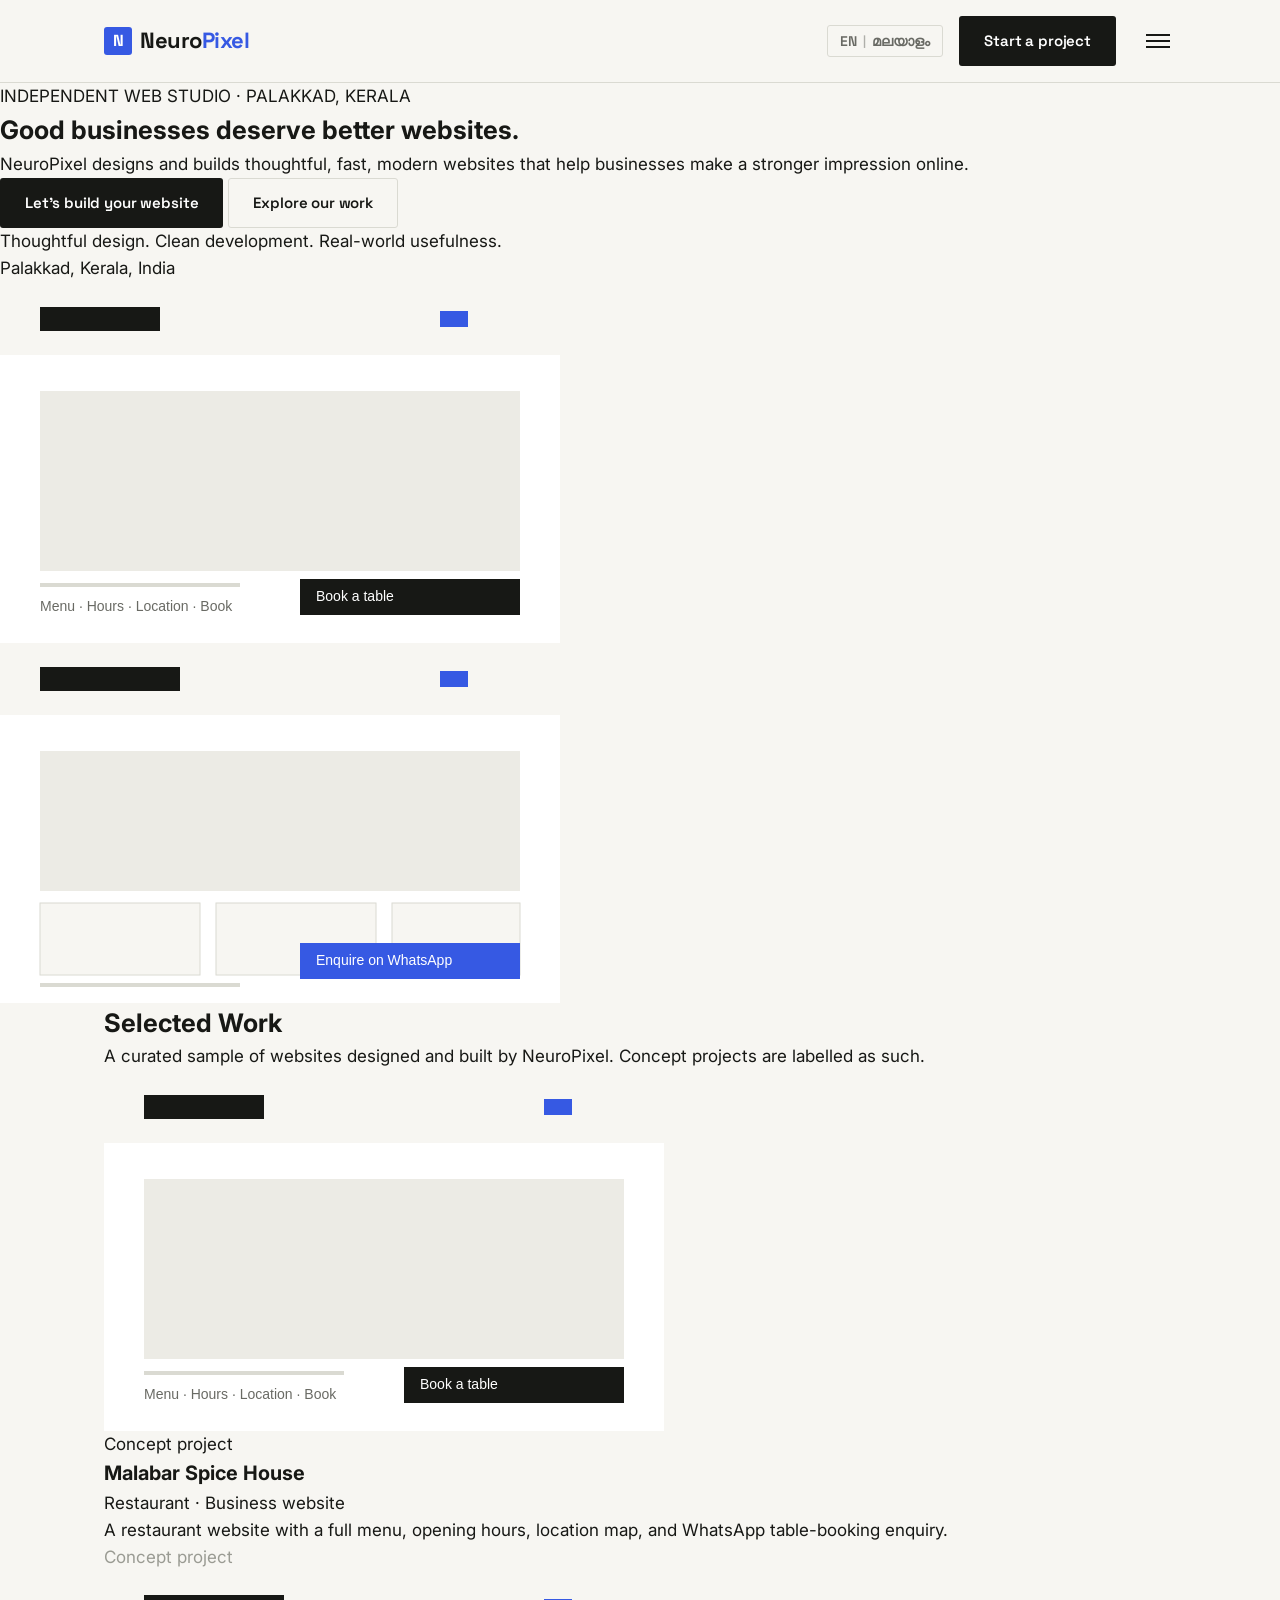
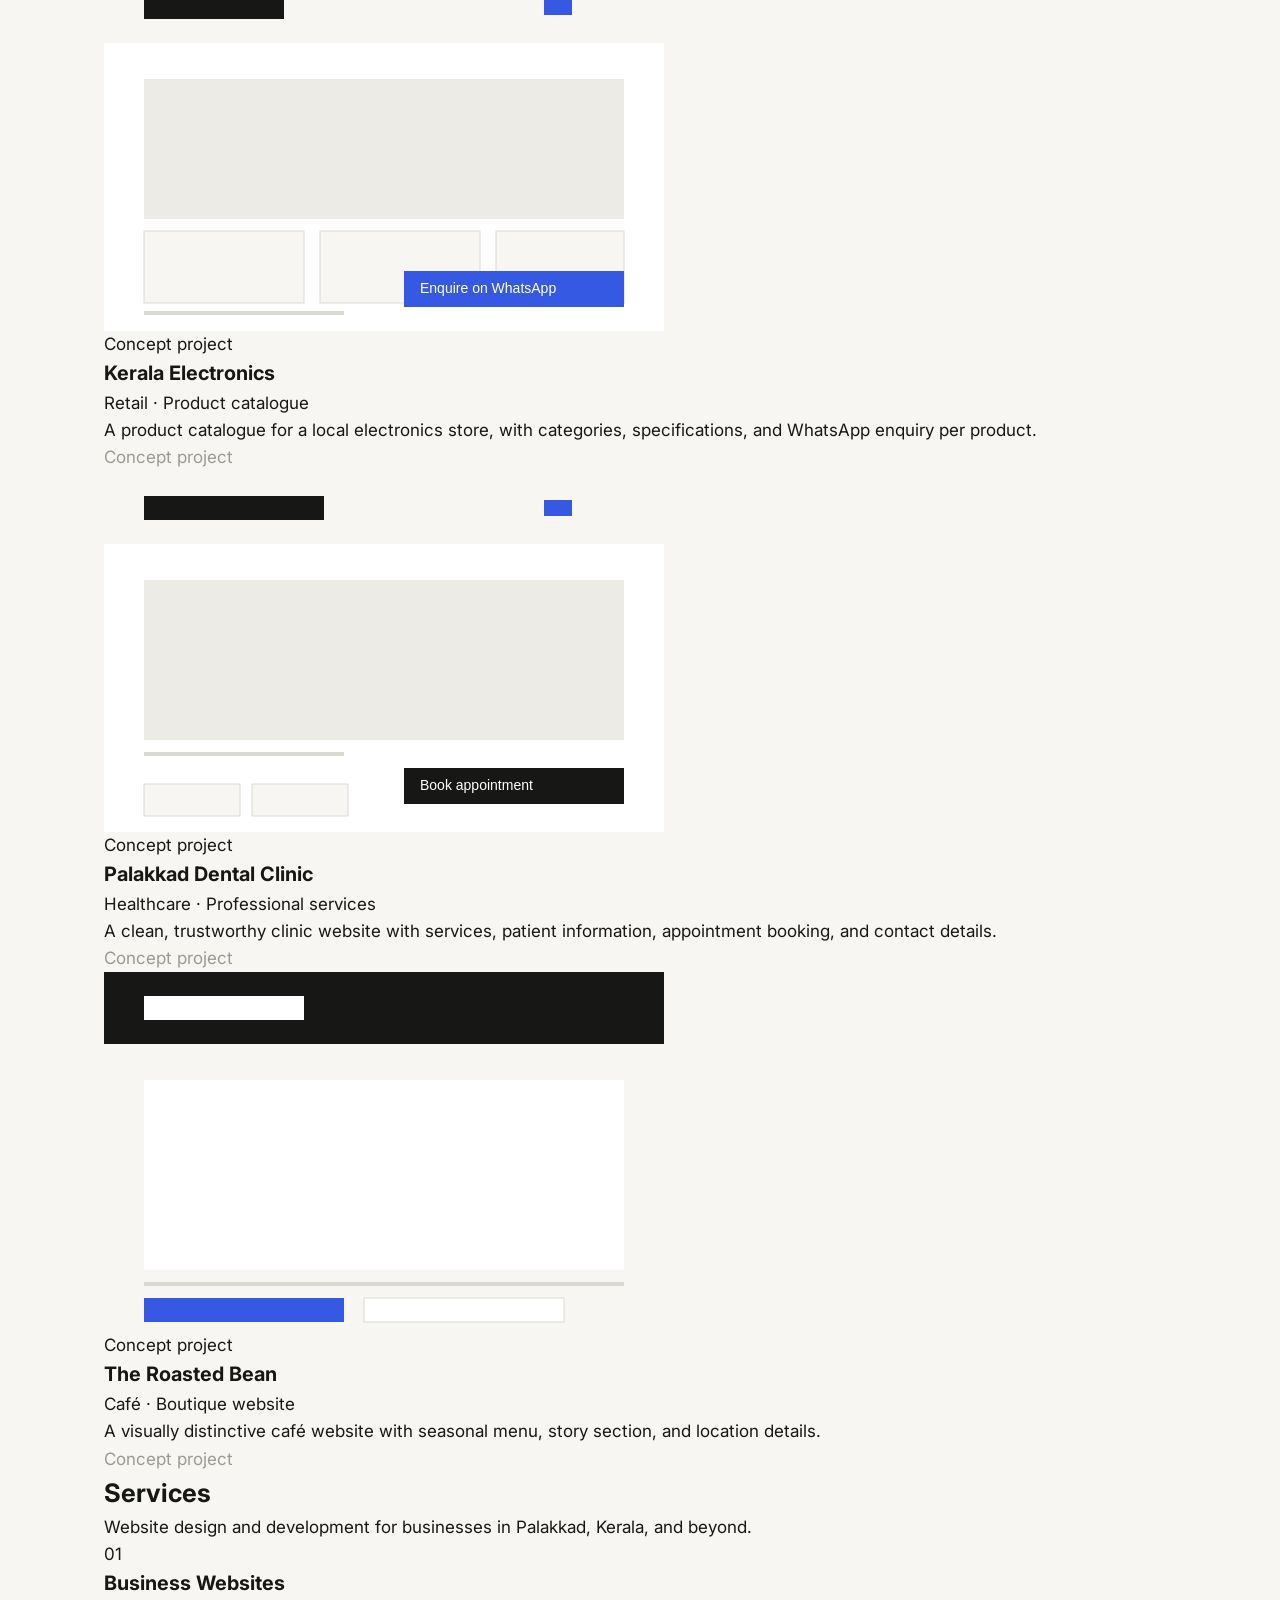
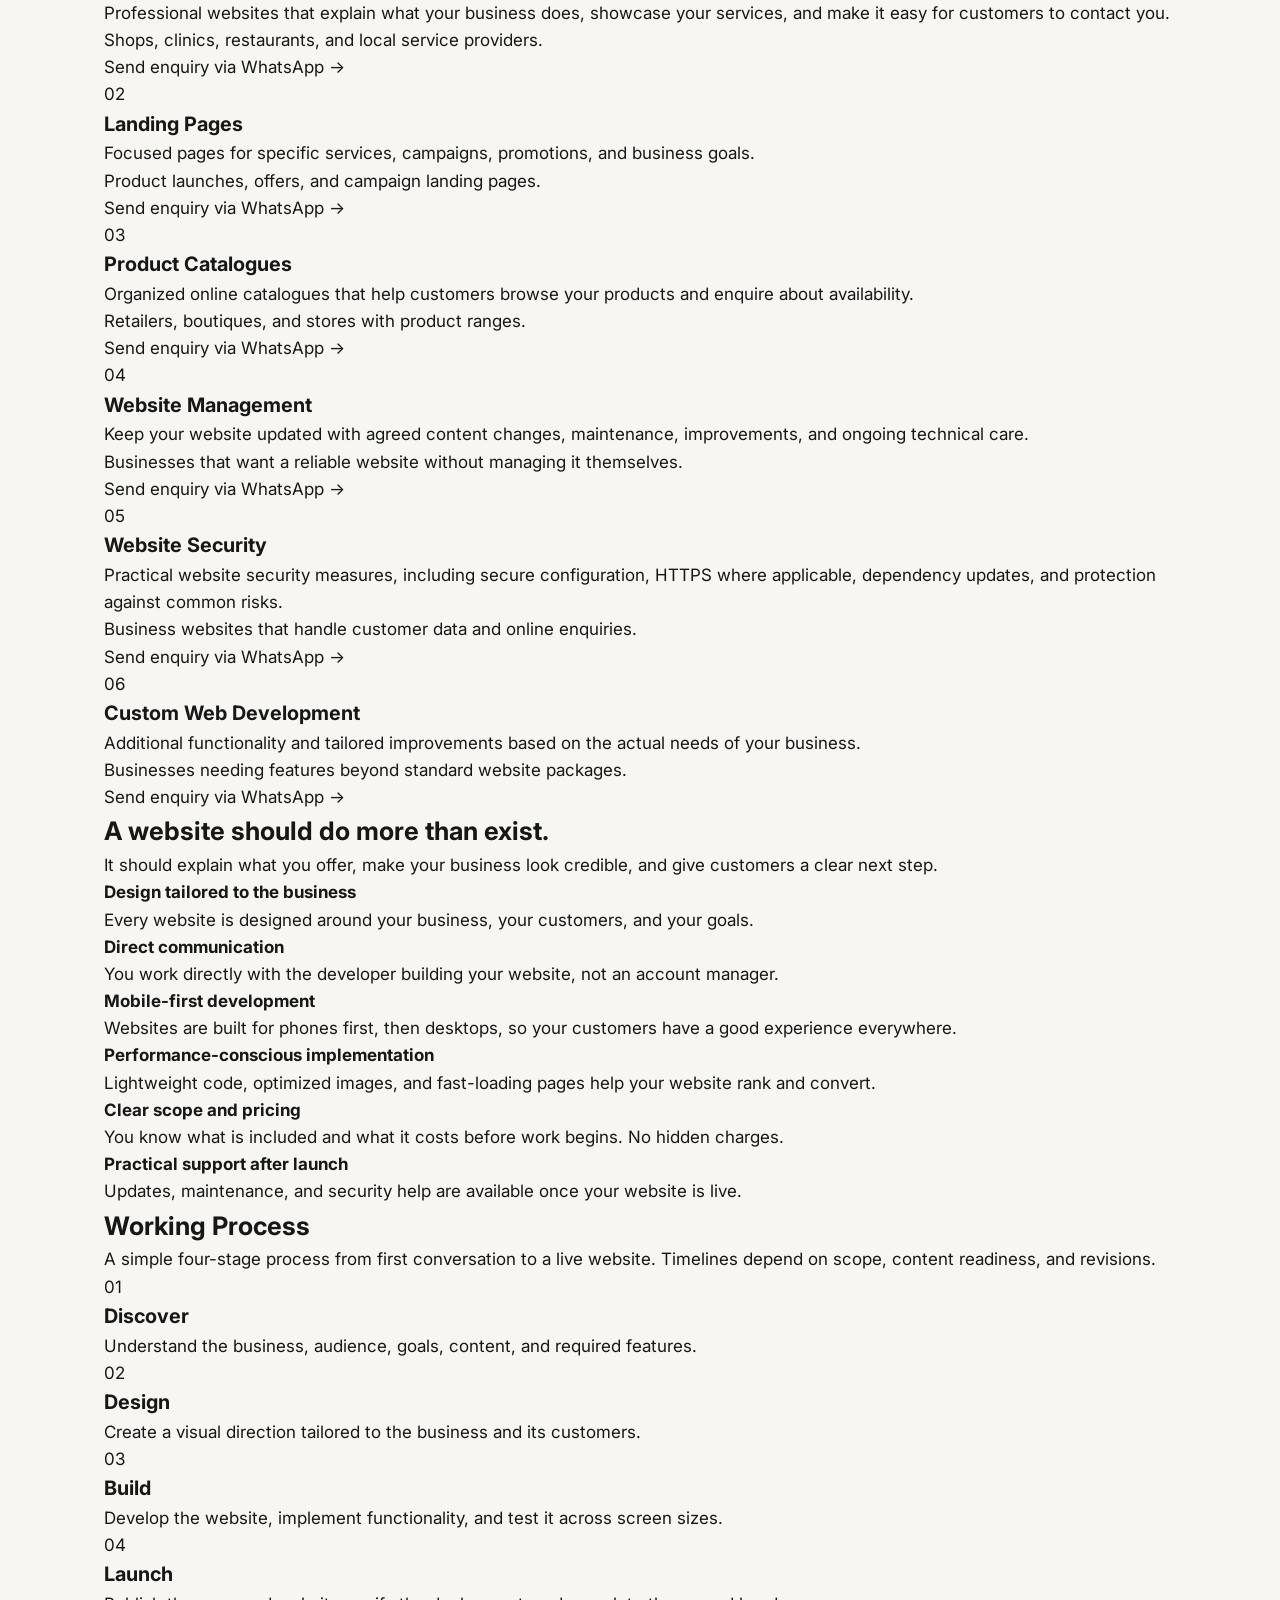
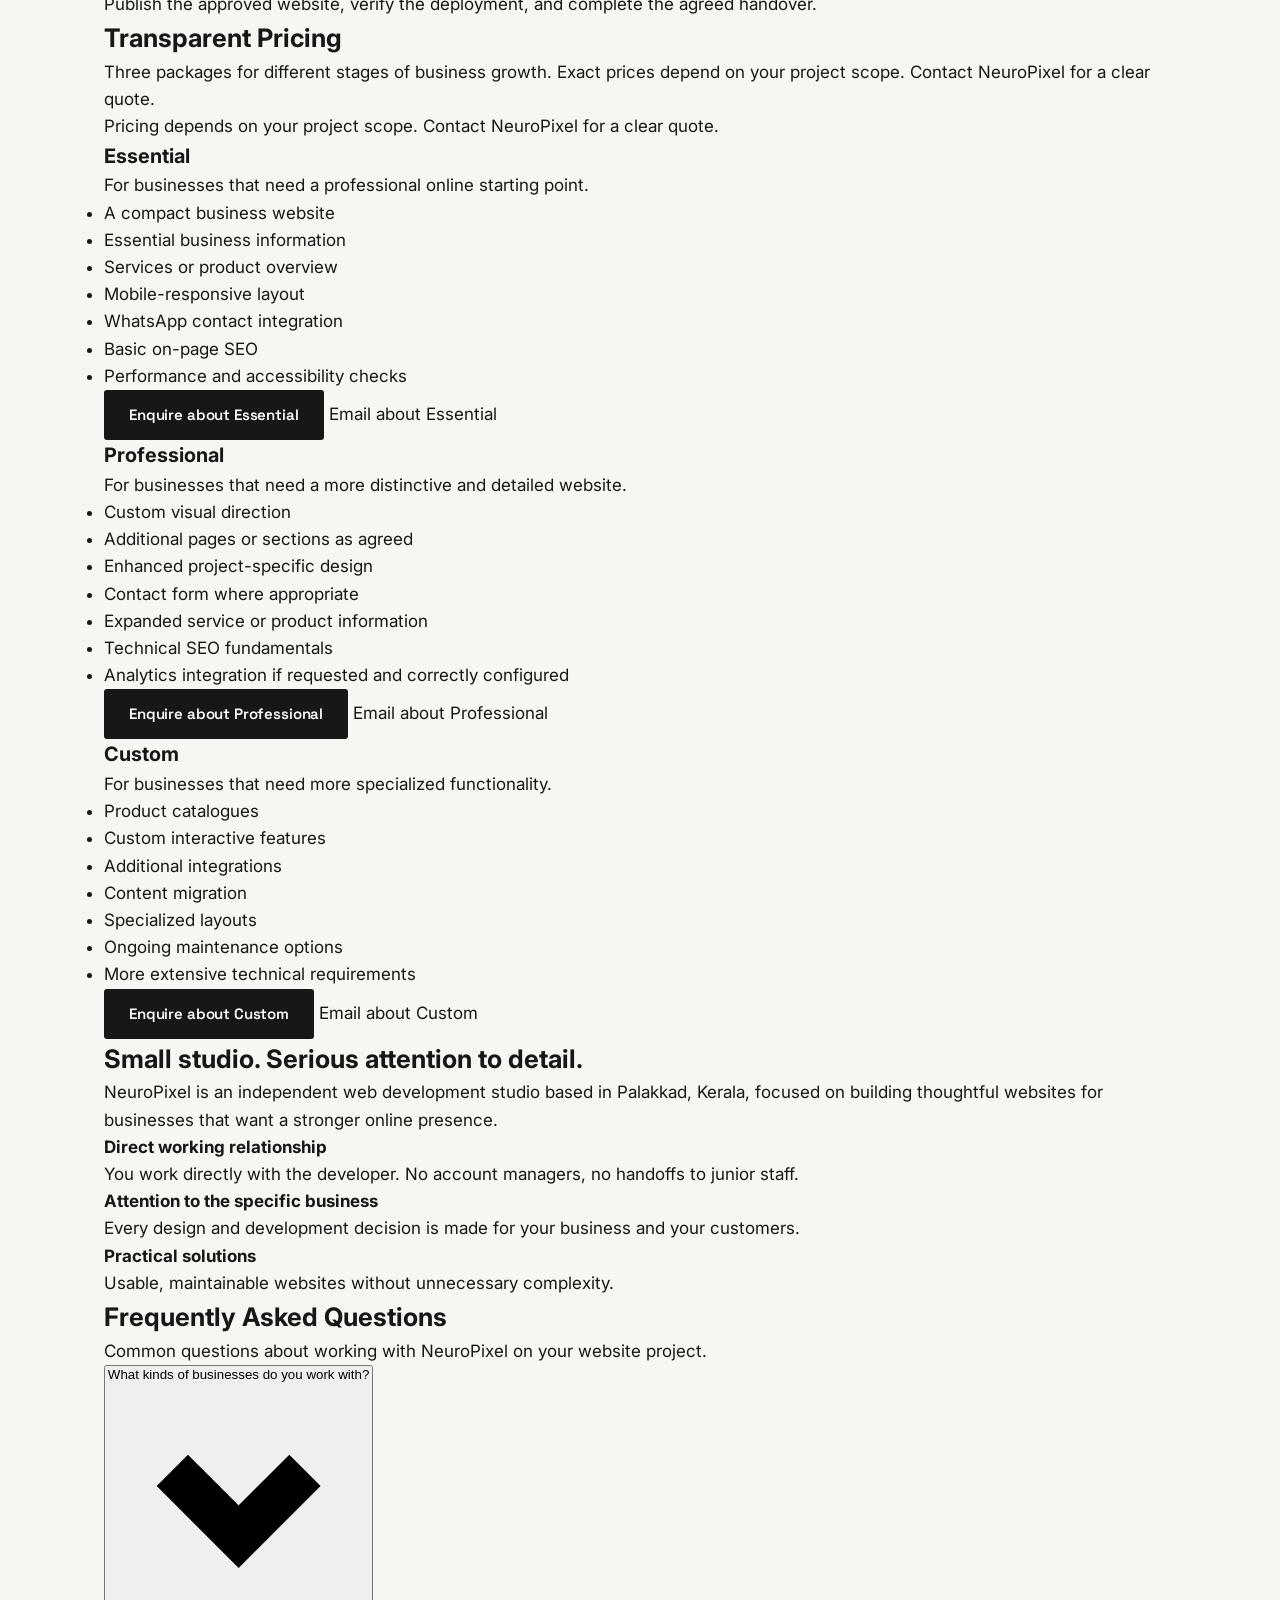
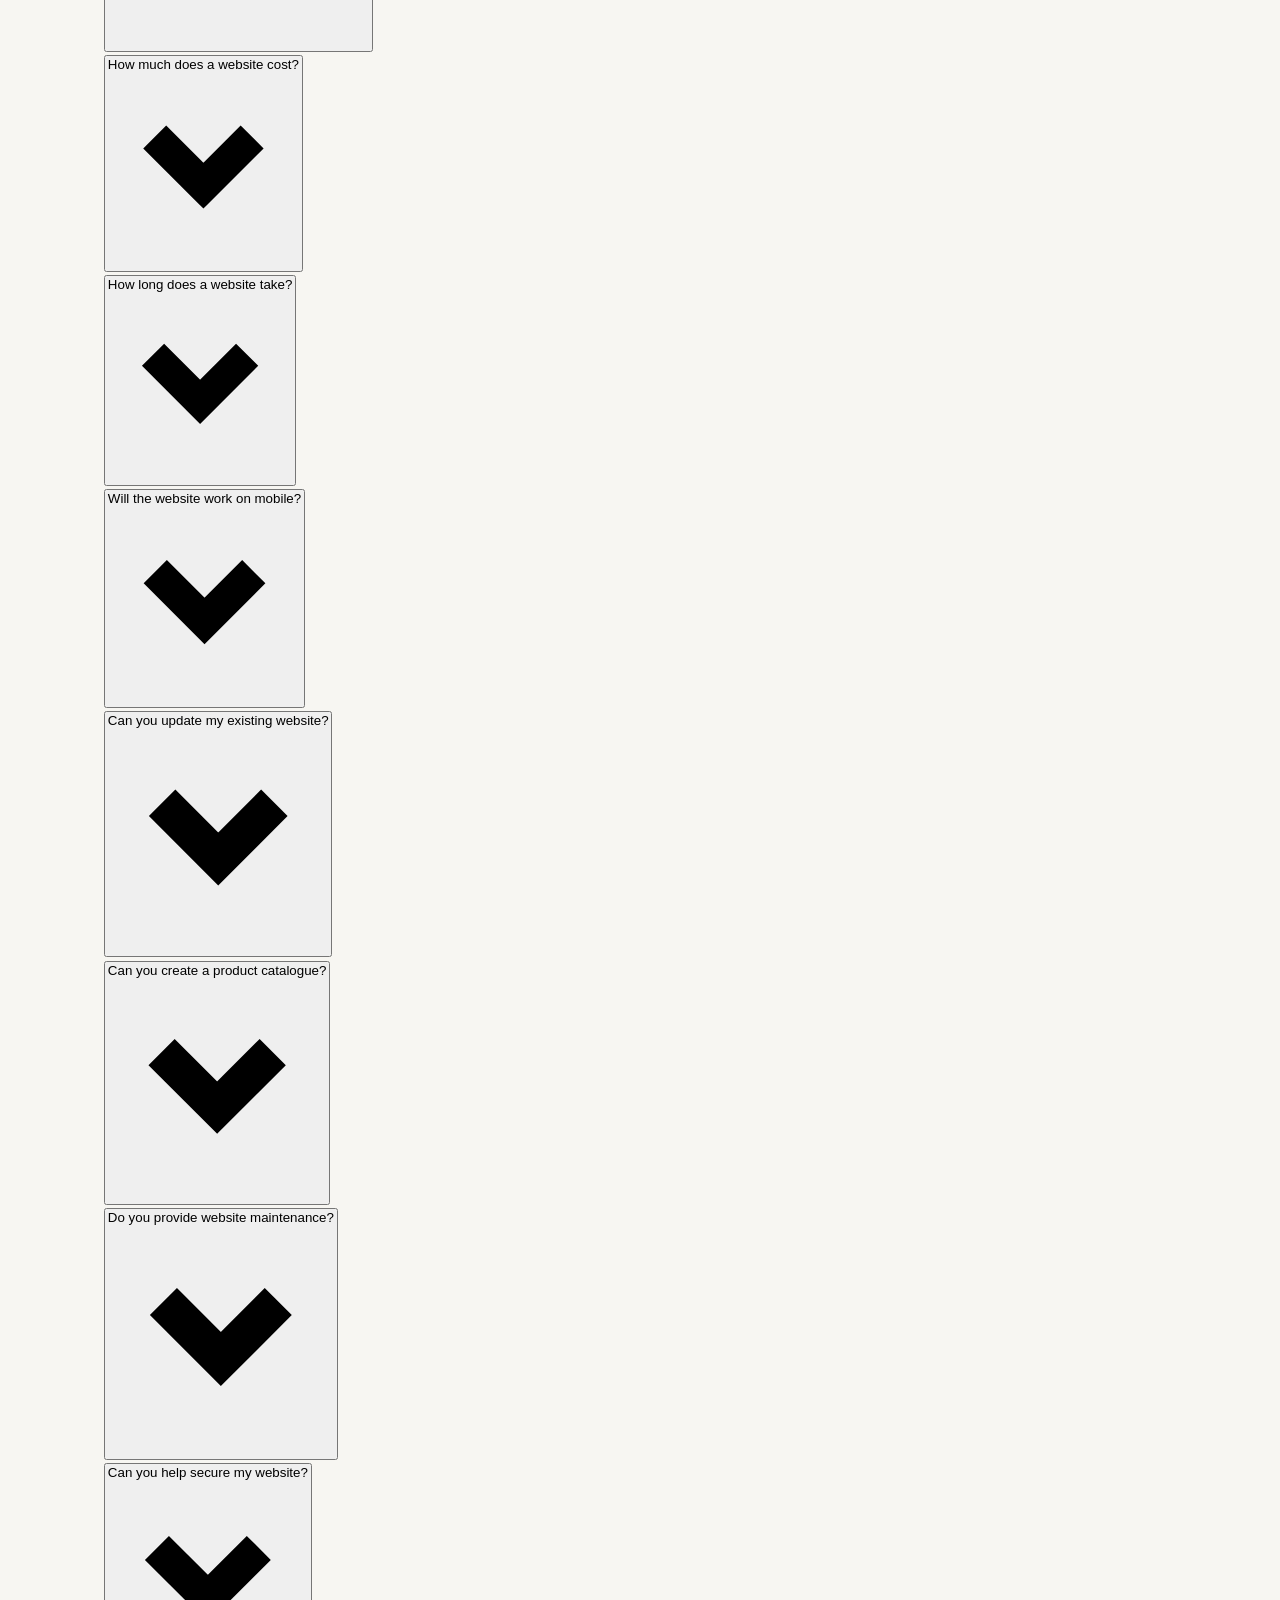
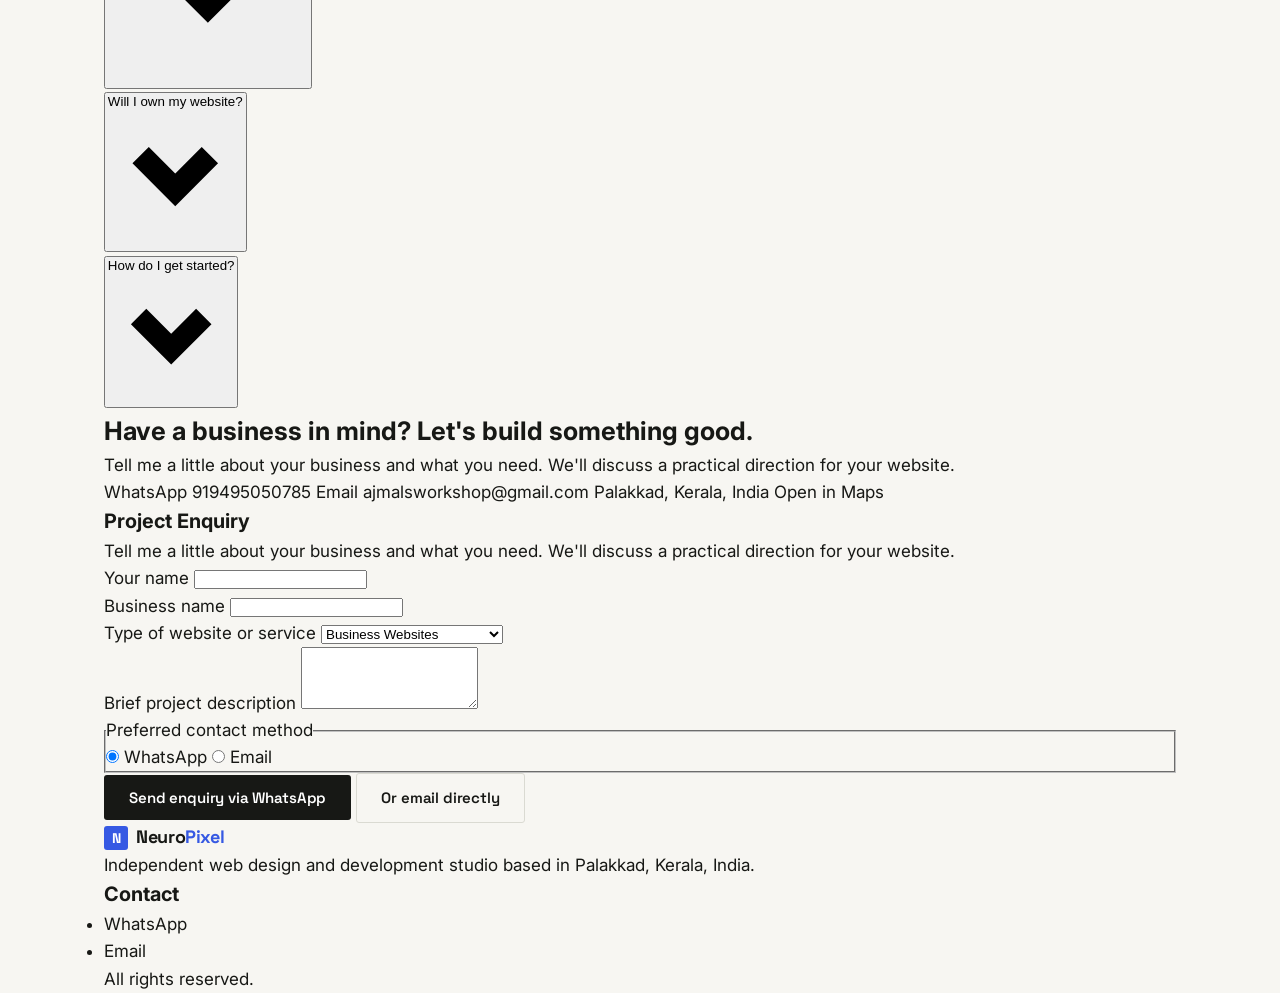
==== index.html @ 5ca4a9b2 "initial code" ====
<!DOCTYPE html>
<html lang="en" dir="ltr">
<head>
  <meta charset="UTF-8">
  <meta name="viewport" content="width=device-width, initial-scale=1.0">
  <title>NeuroPixel — Independent Web Studio, Palakkad, Kerala</title>
  <meta name="description" content="NeuroPixel is an independent web design and development studio based in Palakkad, Kerala. We build thoughtful, fast, modern websites for local businesses.">
  <meta name="language" content="English, Malayalam">
  <link rel="preconnect" href="https://fonts.googleapis.com">
  <link rel="preconnect" href="https://fonts.gstatic.com" crossorigin>
  <link href="https://fonts.googleapis.com/css2?family=Inter:wght@400;500;600&family=Space+Grotesk:wght@500;600;700;800&display=swap" rel="stylesheet">
  <link rel="icon" type="image/svg+xml" href="/favicon.svg">
  <link rel="stylesheet" href="/assets/css/styles.css">
  <script type="module" src="/assets/js/translations.js"></script>
  <script type="module" src="/assets/js/main.js"></script>
</head>
<body>
  <a class="skip-link" href="#content">Skip to content</a>

  <header class="site-header" id="site-header">
    <div class="header-inner">
      <a class="wordmark" href="/" aria-label="NeuroPixel homepage">
        <span class="symbol" aria-hidden="true">N</span>
        <span class="text">Neuro<span class="accent">Pixel</span></span>
      </a>

      <nav class="main-nav" id="main-nav">
        <ul class="nav-list">
          <li><a class="nav-link" href="#work" data-i18n="nav.work">Work</a></li>
          <li><a class="nav-link" href="#services" data-i18n="nav.services">Services</a></li>
          <li><a class="nav-link" href="#process" data-i18n="nav.process">Process</a></li>
          <li><a class="nav-link" href="#pricing" data-i18n="nav.pricing">Pricing</a></li>
          <li><a class="nav-link" href="#about" data-i18n="nav.about">About</a></li>
          <li><a class="nav-link" href="#contact" data-i18n="nav.contact">Contact</a></li>
        </ul>
      </nav>

      <div class="header-actions">
        <button class="lang-toggle" id="lang-toggle" aria-pressed="false">
          <span class="lang-label">EN</span>
          <span class="lang-divider">|</span>
          <span class="lang-target" dir="auto">മലയാളം</span>
        </button>
        <a class="btn btn-primary" href="https://wa.me/919495050785?text=Hi%20NeuroPixel%2C%20I%27m%20interested%20in%20getting%20a%20website%20for%20my%20business." data-i18n="nav.start" rel="noopener">Start a project</a>
        <button class="menu-btn" id="menu-btn" aria-expanded="false" aria-controls="mobile-menu" aria-label="Toggle menu">
          <span class="menu-icon" aria-hidden="true"></span>
        </button>
      </div>
    </div>
  </header>

  <nav class="mobile-menu" id="mobile-menu" hidden>
    <ul class="mobile-nav-list">
      <li><a class="mobile-nav-link" href="#work" data-i18n="nav.work">Work</a></li>
      <li><a class="mobile-nav-link" href="#services" data-i18n="nav.services">Services</a></li>
      <li><a class="mobile-nav-link" href="#process" data-i18n="nav.process">Process</a></li>
      <li><a class="mobile-nav-link" href="#pricing" data-i18n="nav.pricing">Pricing</a></li>
      <li><a class="mobile-nav-link" href="#about" data-i18n="nav.about">About</a></li>
      <li><a class="mobile-nav-link" href="#contact" data-i18n="nav.contact">Contact</a></li>
      <li class="mobile-cta">
        <a class="btn btn-primary mobile-whatsapp" href="https://wa.me/919495050785?text=Hi%20NeuroPixel%2C%20I%27m%20interested%20in%20getting%20a%20website%20for%20my%20business." rel="noopener" data-i18n="nav.start">Start a project</a>
      </li>
    </ul>
  </nav>

  <main id="content">
    <section class="hero" id="hero" aria-labelledby="hero-heading">
      <div class="hero-inner">
        <div class="hero-copy">
          <p class="hero-eyebrow" data-i18n="hero.eyebrow">INDEPENDENT WEB STUDIO · PALAKKAD, KERALA</p>
          <h1 class="hero-headline" id="hero-heading" data-i18n="hero.headline">Good businesses deserve better websites.</h1>
          <p class="hero-subhead" data-i18n="hero.subhead">NeuroPixel designs and builds thoughtful, fast, modern websites that help businesses make a stronger impression online.</p>
          <div class="hero-actions">
            <a class="btn btn-primary hero-cta" href="https://wa.me/919495050785?text=Hi%20NeuroPixel%2C%20I%27m%20interested%20in%20getting%20a%20website%20for%20my%20business." rel="noopener" data-i18n="hero.primary">Let's build your website</a>
            <a class="btn btn-outline" href="#work" data-i18n="hero.secondary">Explore our work</a>
          </div>
          <p class="hero-detail" data-i18n="hero.detail">Thoughtful design. Clean development. Real-world usefulness.</p>
          <p class="hero-location" data-i18n="hero.location">Palakkad, Kerala, India</p>
        </div>
        <div class="hero-visual" aria-hidden="true">
          <img src="/assets/images/mockup-restaurant.svg" alt="Concept preview: Local restaurant website" class="hero-mockup" width="420" height="320" loading="lazy">
          <img src="/assets/images/mockup-retail.svg" alt="Concept preview: Retail product catalogue" class="hero-mockup hero-mockup--offset" width="340" height="260" loading="lazy">
        </div>
      </div>
    </section>

    <section class="section section-work" id="work" aria-labelledby="work-heading">
      <div class="container">
        <div class="section-header">
          <h2 class="section-heading" id="work-heading" data-i18n="work.heading">Selected Work</h2>
          <p class="section-subhead" data-i18n="work.subhead">A curated sample of websites designed and built by NeuroPixel. Concept projects are labelled as such.</p>
        </div>
        <div class="work-grid" id="work-grid">
          <!-- Projects injected by JS -->
        </div>
      </div>
    </section>

    <section class="section section-services" id="services" aria-labelledby="services-heading">
      <div class="container">
        <div class="section-header">
          <h2 class="section-heading" id="services-heading" data-i18n="services.heading">Services</h2>
          <p class="section-subhead" data-i18n="services.subhead">Website design and development for businesses in Palakkad, Kerala, and beyond.</p>
        </div>
        <div class="services-list" id="services-list">
          <!-- Services injected by JS -->
        </div>
      </div>
    </section>

    <section class="section section-why" id="why" aria-labelledby="why-heading">
      <div class="container">
        <div class="why-grid">
          <div class="why-copy">
            <h2 class="section-heading" id="why-heading" data-i18n="why.heading">A website should do more than exist.</h2>
            <p class="section-subhead" data-i18n="why.subhead">It should explain what you offer, make your business look credible, and give customers a clear next step.</p>
          </div>
          <div class="why-list" id="why-list">
            <!-- Items injected by JS -->
          </div>
        </div>
      </div>
    </section>

    <section class="section section-process" id="process" aria-labelledby="process-heading">
      <div class="container">
        <div class="section-header">
          <h2 class="section-heading" id="process-heading" data-i18n="process.heading">Working Process</h2>
          <p class="section-subhead" data-i18n="process.subhead">A simple four-stage process from first conversation to a live website. Timelines depend on scope, content readiness, and revisions.</p>
        </div>
        <div class="process-timeline" id="process-timeline">
          <!-- Steps injected by JS -->
        </div>
      </div>
    </section>

    <section class="section section-pricing" id="pricing" aria-labelledby="pricing-heading">
      <div class="container">
        <div class="section-header">
          <h2 class="section-heading" id="pricing-heading" data-i18n="pricing.heading">Transparent Pricing</h2>
          <p class="section-subhead" data-i18n="pricing.subhead">Three packages for different stages of business growth. Exact prices depend on your project scope. Contact NeuroPixel for a clear quote.</p>
        </div>
        <p class="pricing-note" id="pricing-note" data-i18n="pricing.note">Pricing depends on your project scope. Contact NeuroPixel for a clear quote.</p>
        <div class="pricing-grid" id="pricing-grid">
          <!-- Packages injected by JS -->
        </div>
      </div>
    </section>

    <section class="section section-about" id="about" aria-labelledby="about-heading">
      <div class="container">
        <div class="about-grid">
          <div class="about-copy">
            <h2 class="section-heading" id="about-heading" data-i18n="about.heading">Small studio. Serious attention to detail.</h2>
            <p class="section-subhead" data-i18n="about.subhead">NeuroPixel is an independent web development studio based in Palakkad, Kerala, focused on building thoughtful websites for businesses that want a stronger online presence.</p>
          </div>
          <div class="about-list" id="about-list">
            <!-- Items injected by JS -->
          </div>
        </div>
      </div>
    </section>

    <section class="section section-faq" id="faq" aria-labelledby="faq-heading">
      <div class="container">
        <div class="section-header">
          <h2 class="section-heading" id="faq-heading" data-i18n="faq.heading">Frequently Asked Questions</h2>
          <p class="section-subhead" data-i18n="faq.subhead">Common questions about working with NeuroPixel on your website project.</p>
        </div>
        <div class="faq-list" id="faq-list">
          <!-- FAQ items injected by JS -->
        </div>
      </div>
    </section>

    <section class="section section-contact" id="contact" aria-labelledby="contact-heading">
      <div class="container">
        <div class="contact-grid">
          <div class="contact-copy">
            <h2 class="section-heading" id="contact-heading" data-i18n="contact.heading">Have a business in mind? Let's build something good.</h2>
            <p class="section-subhead" data-i18n="contact.subhead">Tell me a little about your business and what you need. We'll discuss a practical direction for your website.</p>
            <div class="contact-quick">
              <a class="contact-item" href="https://wa.me/919495050785?text=Hi%20NeuroPixel%2C%20I%27m%20interested%20in%20getting%20a%20website%20for%20my%20business." rel="noopener">
                <span class="contact-label" data-i18n="contact.whatsapp">WhatsApp</span>
                <span class="contact-value">919495050785</span>
              </a>
              <a class="contact-item" href="mailto:ajmalsworkshop@gmail.com">
                <span class="contact-label" data-i18n="contact.email">Email</span>
                <span class="contact-value">ajmalsworkshop@gmail.com</span>
              </a>
              <a class="contact-item" href="https://maps.google.com/?q=Palakkad%2C%20Kerala%2C%20India" rel="noopener">
                <span class="contact-label" data-i18n="contact.location">Palakkad, Kerala, India</span>
                <span class="contact-value">Open in Maps</span>
              </a>
            </div>
          </div>
          <div class="contact-form-wrap">
            <form class="enquiry-form" id="enquiry-form" novalidate>
              <h3 class="form-title" id="form-title" data-i18n="contact.form.title">Project Enquiry</h3>
              <p class="form-note" id="form-note" data-i18n="contact.subhead">Tell me a little about your business and what you need.</p>
              <div class="form-group">
                <label for="form-name" data-i18n="contact.form.name">Your name</label>
                <input type="text" id="form-name" name="name" required minlength="2" maxlength="100" aria-required="true">
                <span class="field-error" id="error-name" aria-live="polite"></span>
              </div>
              <div class="form-group">
                <label for="form-business" data-i18n="contact.form.business">Business name</label>
                <input type="text" id="form-business" name="business" maxlength="150">
                <span class="field-error" id="error-business" aria-live="polite"></span>
              </div>
              <div class="form-group">
                <label for="form-type" data-i18n="contact.form.type">Type of website or service</label>
                <select id="form-type" name="type">
                  <option value="business-website" data-i18n-opt="services.items.0.title">Business website</option>
                  <option value="landing-page" data-i18n-opt="services.items.1.title">Landing page</option>
                  <option value="product-catalogue" data-i18n-opt="services.items.2.title">Product catalogue</option>
                  <option value="website-management" data-i18n-opt="services.items.3.title">Website management</option>
                  <option value="website-security" data-i18n-opt="services.items.4.title">Website security</option>
                  <option value="custom-development" data-i18n-opt="services.items.5.title">Custom web development</option>
                  <option value="other">Other</option>
                </select>
                <span class="field-error" id="error-type" aria-live="polite"></span>
              </div>
              <div class="form-group">
                <label for="form-message" data-i18n="contact.form.message">Brief project description</label>
                <textarea id="form-message" name="message" required minlength="10" maxlength="1000" rows="4" aria-required="true"></textarea>
                <span class="field-error" id="error-message" aria-live="polite"></span>
              </div>
              <div class="form-group form-group--inline">
                <fieldset>
                  <legend class="field-legend" data-i18n="contact.form.contact">Preferred contact method</legend>
                  <label class="radio-label">
                    <input type="radio" name="contact" value="whatsapp" checked>
                    <span data-i18n="contact.form.contact_options.0">WhatsApp</span>
                  </label>
                  <label class="radio-label">
                    <input type="radio" name="contact" value="email">
                    <span data-i18n="contact.form.contact_options.1">Email</span>
                  </label>
                </fieldset>
                <span class="field-error" id="error-contact" aria-live="polite"></span>
              </div>
              <div class="form-actions">
                <button type="submit" class="btn btn-primary" id="form-submit" data-i18n="contact.form.submit">Send enquiry via WhatsApp</button>
                <a class="btn btn-outline form-email-alt" href="mailto:ajmalsworkshop@gmail.com?subject=Website%20Enquiry%20-%20NeuroPixel" data-i18n="contact.form.emailAlt">Or email directly</a>
              </div>
              <div class="form-message" id="form-message-output" role="status" aria-live="polite"></div>
            </form>
          </div>
        </div>
      </div>
    </section>
  </main>

  <footer class="site-footer">
    <div class="container footer-grid">
      <div class="footer-brand">
        <div class="wordmark wordmark--small">
          <span class="symbol" aria-hidden="true">N</span>
          <span class="text">Neuro<span class="accent">Pixel</span></span>
        </div>
        <p class="footer-desc" data-i18n="footer.desc">Independent web design and development studio based in Palakkad, Kerala, India.</p>
      </div>
      <div class="footer-contact">
        <h3 class="footer-heading" data-i18n="footer.contact">Contact</h3>
        <ul class="footer-links">
          <li><a class="footer-link" href="https://wa.me/919495050785?text=Hi%20NeuroPixel%2C%20I%27m%20interested%20in%20getting%20a%20website%20for%20my%20business." rel="noopener" data-i18n="footer.whatsapp">WhatsApp</a></li>
          <li><a class="footer-link" href="mailto:ajmalsworkshop@gmail.com" data-i18n="footer.email">Email</a></li>
        </ul>
      </div>
      <div class="footer-note">
        <p class="footer-rights" data-i18n="footer.rights">All rights reserved.</p>
      </div>
    </div>
  </footer>
</body>
</html>
---- assets/css/styles.css ----
/* ==========================================================================
   NeuroPixel — Editorial Minimalist Stylesheet
   Colors, typography, layout, and components.
   ========================================================================== */

/* --- Design tokens --- */
:root {
  /* Colors */
  --color-bg: #F7F6F2;
  --color-surface: #FFFFFF;
  --color-surface-alt: #ECEBE5;
  --color-primary: #171815;
  --color-secondary: #696A64;
  --color-accent: #3659E3;
  --color-accent-hover: #2d4cc6;
  --color-border: #DADAD2;
  --color-border-soft: #e8e7dd;
  --color-text: #171815;
  --color-text-secondary: #696A64;
  --color-text-muted: #9a9b93;
  --color-inverse: #FFFFFF;

  /* Fonts */
  --font-heading: "Space Grotesk", -apple-system, BlinkMacSystemFont, "Segoe UI", Roboto, Helvetica, Arial, sans-serif;
  --font-body: "Inter", -apple-system, BlinkMacSystemFont, "Segoe UI", Roboto, Helvetica, Arial, sans-serif;
  --font-malayalam: "Noto Sans Malayalam", "Rachana", "Meera", "Chilanka", "Lohit Malayalam", "Arial Unicode MS", sans-serif;

  /* Spacing */
  --space-1: 0.5rem;
  --space-2: 1rem;
  --space-3: 1.5rem;
  --space-4: 2rem;
  --space-5: 3rem;
  --space-6: 4rem;
  --space-8: 6rem;

  /* Layout */
  --container-max: 1120px;
  --container-padding: 1.5rem;
  --content-width: 68ch;

  /* Borders */
  --border-width: 1px;
  --border-radius: 0;
  --radius-sm: 3px;

  /* Motion */
  --ease: cubic-bezier(0.2, 0, 0, 1);
  --duration-fast: 150ms;
  --duration-base: 250ms;
}

html[lang="ml"] {
  --font-heading: "Noto Sans Malayalam", var(--font-body);
  --font-body: "Noto Sans Malayalam", var(--font-body);
}

/* --- Reset --- */
*, *::before, *::after {
  box-sizing: border-box;
  margin: 0;
  padding: 0;
}

html {
  scroll-behavior: smooth;
}

@media (prefers-reduced-motion: reduce) {
  html {
    scroll-behavior: auto;
  }
}

body {
  background-color: var(--color-bg);
  color: var(--color-text);
  font-family: var(--font-body);
  font-size: 1.0625rem;
  line-height: 1.6;
  -webkit-font-smoothing: antialiased;
  overflow-x: hidden;
}

img {
  display: block;
  max-width: 100%;
  height: auto;
  width: auto;
}

a {
  color: var(--color-primary);
  text-decoration: none;
  transition: color var(--duration-fast) var(--ease);
}

a:hover {
  color: var(--color-accent);
}

.skip-link {
  position: absolute;
  top: -100%;
  left: 0;
  background: var(--color-primary);
  color: var(--color-inverse);
  padding: 0.625rem 1rem;
  z-index: 10000;
  transition: top var(--duration-fast) var(--ease);
}

.skip-link:focus {
  top: 0;
}

.container {
  max-width: var(--container-max);
  margin: 0 auto;
  padding: 0 var(--container-padding);
}

/* --- Header --- */
.site-header {
  position: sticky;
  top: 0;
  background-color: var(--color-bg);
  border-bottom: var(--border-width) solid var(--color-border);
  z-index: 50;
}

.header-inner {
  display: flex;
  align-items: center;
  justify-content: space-between;
  padding: 1rem var(--container-padding);
  max-width: var(--container-max);
  margin: 0 auto;
}

.wordmark {
  display: inline-flex;
  align-items: center;
  gap: 0.5rem;
  font-family: var(--font-heading);
  font-size: 1.375rem;
  font-weight: 800;
  letter-spacing: -0.02em;
  color: var(--color-primary);
  text-decoration: none;
}

.wordmark .symbol {
  display: inline-flex;
  align-items: center;
  justify-content: center;
  width: 1.75rem;
  height: 1.75rem;
  background: var(--color-accent);
  color: var(--color-inverse);
  font-size: 1rem;
  font-weight: 800;
  line-height: 1;
  border-radius: var(--radius-sm);
}

.wordmark .text {
  display: flex;
  align-items: center;
}

.wordmark .accent {
  color: var(--color-accent);
}

.wordmark--small {
  font-size: 1.125rem;
}

.wordmark--small .symbol {
  width: 1.5rem;
  height: 1.5rem;
  font-size: 0.875rem;
}

.main-nav {
  display: none; /* hidden by default on mobile, shown on desktop via media query */
}

.nav-list {
  display: flex;
  gap: 2rem;
  list-style: none;
}

.nav-link {
  font-family: var(--font-heading);
  font-size: 0.9375rem;
  font-weight: 600;
  color: var(--color-primary);
  letter-spacing: -0.01em;
  padding: 0.5rem 0;
  position: relative;
}

.nav-link:hover {
  color: var(--color-accent);
}

.header-actions {
  display: flex;
  align-items: center;
  gap: 1rem;
  margin-left: 1.5rem;
}

.lang-toggle {
  display: inline-flex;
  align-items: center;
  gap: 0.375rem;
  background: transparent;
  border: var(--border-width) solid var(--color-border);
  color: var(--color-text-secondary);
  font-size: 0.875rem;
  font-weight: 600;
  font-family: var(--font-heading);
  padding: 0.4rem 0.75rem;
  cursor: pointer;
  border-radius: var(--radius-sm);
  transition: border-color var(--duration-fast) var(--ease), color var(--duration-fast) var(--ease);
}

.lang-toggle:hover {
  border-color: var(--color-primary);
  color: var(--color-primary);
}

.lang-toggle[aria-pressed="true"] {
  border-color: var(--color-accent);
  color: var(--color-accent);
}

.lang-divider {
  font-size: 0.75rem;
  opacity: 0.5;
}

.btn {
  display: inline-flex;
  align-items: center;
  justify-content: center;
  font-family: var(--font-heading);
  font-size: 0.9375rem;
  font-weight: 600;
  letter-spacing: -0.01em;
  padding: 0.75rem 1.5rem;
  border: var(--border-width) solid transparent;
  border-radius: var(--radius-sm);
  cursor: pointer;
  transition: background-color var(--duration-fast) var(--ease), color var(--duration-fast) var(--ease), border-color var(--duration-fast) var(--ease);
  text-decoration: none;
}

.btn-primary {
  background: var(--color-primary);
  color: var(--color-inverse);
}

.btn-primary:hover {
  background: var(--color-accent);
  border-color: var(--color-accent);
}

.btn-outline {
  background: transparent;
  color: var(--color-primary);
  border-color: var(--color-border);
}

.btn-outline:hover {
  border-color: var(--color-accent);
  color: var(--color-accent);
}

.menu-btn {
  display: flex;
  align-items: center;
  justify-content: center;
  width: 2.25rem;
  height: 2.25rem;
  background: transparent;
  border: none;
  cursor: pointer;
  padding: 0;
  margin-left: 0.5rem;
}

.menu-icon {
  display: block;
  width: 1.5rem;
  height: 2px;
  background: var(--color-primary);
  position: relative;
  transition: background var(--duration-fast) var(--ease);
}

.menu-icon::before, .menu-icon::after {
  content: "";
  position: absolute;
  left: 0;
  width: 1.5rem;
  height: 2px;
  background: var(--color-primary);
  transition: transform var(--duration-base) var(--ease);
}

.menu-icon::before {
  top: -6px;
}

.menu-icon::after {
  bottom: -6px;
}

/* Active state handled by JS */
}

.menu-btn[aria-expanded="true"] .menu-icon {
  background: transparent;
}

.menu-btn[aria-expanded="true"] .menu-icon::before {
  transform: rotate(45deg) translate(5px, 5px);
}

.menu-btn[aria-expanded="true"] .menu-icon::after {
  transform: rotate(-45deg) translate(5px, -5px);

/* Mobile menu */
.mobile-menu {
  position: absolute;
  top: 100%;
  left: 0;
  right: 0;
  background: var(--color-surface);
  border-bottom: var(--border-width) solid var(--color-border);
  padding: 1rem var(--container-padding);
  display: none;
}

.mobile-nav-list {
  list-style: none;
  display: flex;
  flex-direction: column;
  gap: 0.125rem;
}

.mobile-nav-link {
  display: block;
  font-family: var(--font-heading);
  font-size: 1rem;
  font-weight: 600;
  color: var(--color-primary);
  padding: 0.875rem 0;
  border-bottom: var(--border-width) solid var(--color-border-soft);
}

.mobile-nav-link:hover {
  color: var(--color-accent);
}

.mobile-cta {
  border-top: var(--border-width) solid var(--color-border-soft);
  padding-top: 1rem;
  margin-top: 0.5rem;
}

.mobile-whatsapp {
  width: 100%;
  justify-content: center;
}

/* --- Hero --- */
.hero {
  padding: 6rem 0 8rem;
}

.hero-inner {
  max-width: var(--container-max);
  margin: 0 auto;
  padding: 0 var(--container-padding);
  display: grid;
  grid-template-columns: 1fr;
  gap: 4rem;
  align-items: start;
}

.hero-copy {
  max-width: var(--content-width);
}

.hero-eyebrow {
  font-family: var(--font-heading);
  font-size: 0.875rem;
  font-weight: 700;
  text-transform: uppercase;
  letter-spacing: 0.12em;
  color: var(--color-accent);
  margin-bottom: 1.25rem;
  line-height: 1.4;
}

.hero-headline {
  font-family: var(--font-heading);
  font-size: clamp(2.5rem, 8vw + 1rem, 4.75rem);
  font-weight: 800;
  line-height: 1.05;
  letter-spacing: -0.03em;
  color: var(--color-primary);
  margin-bottom: 1.5rem;
}

.hero-subhead {
  font-size: clamp(1.125rem, 1.5vw + 0.75rem, 1.375rem);
  line-height: 1.7;
  color: var(--color-text-secondary);
  margin-bottom: 2rem;
  max-width: 54ch;
}

.hero-actions {
  display: flex;
  gap: 1rem;
  flex-wrap: wrap;
  margin-bottom: 2rem;
}

.hero-detail {
  font-size: 0.9375rem;
  font-weight: 600;
  letter-spacing: 0.08em;
  text-transform: uppercase;
  color: var(--color-secondary);
  margin-bottom: 1.25rem;
}

.hero-location {
  font-size: 0.875rem;
  color: var(--color-text-muted);
}

.hero-visual {
  display: flex;
  flex-direction: column;
  gap: 1.5rem;
}

.hero-mockup {
  border: var(--border-width) solid var(--color-border);
  background: var(--color-surface);
  box-shadow: 0 12px 30px rgba(0,0,0,0.08);
}

.hero-mockup--offset {
  align-self: end;
  width: 80%;
  max-width: 340px;
  margin-left: auto;
}

/* --- Sections --- */
.section {
  padding: 7rem 0;
}

.section-header {
  max-width: var(--content-width);
  margin-bottom: 4rem;
}

.section-heading {
  font-family: var(--font-heading);
  font-size: clamp(1.75rem, 4vw + 0.5rem, 2.75rem);
  font-weight: 800;
  line-height: 1.15;
  letter-spacing: -0.02em;
  color: var(--color-primary);
  margin-bottom: 1rem;
}

.section-subhead {
  font-size: 1.125rem;
  line-height: 1.7;
  color: var(--color-text-secondary);
  max-width: 56ch;
}

/* --- Work --- */
.work-grid {
  display: grid;
  grid-template-columns: 1fr;
  gap: 3rem;
}

.work-card {
  display: flex;
  flex-direction: column;
  gap: 1.5rem;
  border: var(--border-width) solid var(--color-border);
  padding: 2rem;
  background: var(--color-surface);
}

.work-card .work-visual {
  width: 100%;
  aspect-ratio: 16 / 9;
  background: var(--color-surface-alt);
  border: var(--border-width) solid var(--color-border-soft);
  overflow: hidden;
  position: relative;
}

.work-card .work-visual img {
  width: 100%;
  height: 100%;
  object-fit: cover;
  display: block;
}

.work-card .work-label {
  font-size: 0.75rem;
  font-weight: 700;
  text-transform: uppercase;
  letter-spacing: 0.1em;
  color: var(--color-accent);
  margin-bottom: 0.5rem;
}

.work-card h3 {
  font-family: var(--font-heading);
  font-size: 1.375rem;
  font-weight: 800;
  line-height: 1.25;
  color: var(--color-primary);
  margin-bottom: 0.5rem;
}

.work-card .work-meta {
  font-size: 0.9375rem;
  color: var(--color-text-secondary);
  margin-bottom: 0.75rem;
}

.work-card p {
  font-size: 1rem;
  line-height: 1.6;
  color: var(--color-text-secondary);
  margin-bottom: 1rem;
}

.work-link {
  display: inline-flex;
  align-items: center;
  gap: 0.5rem;
  font-family: var(--font-heading);
  font-size: 0.9375rem;
  font-weight: 600;
  color: var(--color-accent);
  border-bottom: 2px solid transparent;
  padding-bottom: 0.125rem;
  transition: border-color var(--duration-fast) var(--ease);
}

.work-link:hover {
  border-bottom-color: var(--color-accent);
}

/* --- Services --- */
.services-list {
  display: flex;
  flex-direction: column;
  gap: 1.5rem;
}

.service-row {
  display: grid;
  grid-template-columns: 2.25rem 1fr auto;
  gap: 1.5rem;
  align-items: start;
  padding: 1.5rem 0;
  border-bottom: var(--border-width) solid var(--color-border-soft);
}

.service-row:last-child {
  border-bottom: none;
}

.service-number {
  font-family: var(--font-heading);
  font-size: 1.5rem;
  font-weight: 800;
  color: var(--color-accent);
  line-height: 1;
}

.service-content h3 {
  font-family: var(--font-heading);
  font-size: 1.125rem;
  font-weight: 700;
  color: var(--color-primary);
  margin-bottom: 0.5rem;
}

.service-content p {
  font-size: 0.9375rem;
  line-height: 1.6;
  color: var(--color-text-secondary);
  margin-bottom: 0.5rem;
}

.service-who {
  font-size: 0.875rem;
  font-weight: 600;
  text-transform: uppercase;
  letter-spacing: 0.08em;
  color: var(--color-accent);
}

.service-cta {
  text-align: right;
}

.service-link {
  display: inline-flex;
  align-items: center;
  gap: 0.375rem;
  font-family: var(--font-heading);
  font-size: 0.875rem;
  font-weight: 600;
  color: var(--color-accent);
  border-bottom: 1.5px solid var(--color-accent);
  padding-bottom: 0.125rem;
  white-space: nowrap;
}

/* --- Why --- */
.why-grid {
  display: grid;
  grid-template-columns: 1fr;
  gap: 4rem;
  align-items: start;
}

.why-list {
  display: grid;
  grid-template-columns: 1fr;
  gap: 1.5rem;
}

.why-item {
  display: flex;
  flex-direction: column;
  gap: 0.75rem;
  padding: 1.5rem 0;
  border-bottom: var(--border-width) solid var(--color-border-soft);
}

.why-item:last-child {
  border-bottom: none;
}

.why-item h4 {
  font-family: var(--font-heading);
  font-size: 1.125rem;
  font-weight: 700;
  color: var(--color-primary);
}

.why-item p {
  font-size: 0.9375rem;
  line-height: 1.6;
  color: var(--color-text-secondary);
}

/* --- Process --- */
.process-timeline {
  position: relative;
  display: grid;
  grid-template-columns: 1fr;
  gap: 0;
}

.process-timeline::before {
  content: "";
  position: absolute;
  left: 2.75rem;
  top: 0;
  bottom: 0;
  width: 1px;
  background: var(--color-border);
  z-index: 0;
}

.process-step {
  position: relative;
  padding: 2rem 0 2rem 4.5rem;
  z-index: 1;
  border-bottom: var(--border-width) solid var(--color-border-soft);
}

.process-step:last-child {
  border-bottom: none;
}

.step-number {
  position: absolute;
  left: 0;
  top: 2rem;
  font-family: var(--font-heading);
  font-size: 1.25rem;
  font-weight: 800;
  color: var(--color-text-muted);
}

.process-step h3 {
  font-family: var(--font-heading);
  font-size: 1.125rem;
  font-weight: 700;
  color: var(--color-primary);
  margin-bottom: 0.5rem;
}

.process-step p {
  font-size: 0.9375rem;
  line-height: 1.6;
  color: var(--color-text-secondary);
}

/* --- Pricing --- */
.pricing-note {
  font-size: 1rem;
  color: var(--color-text-secondary);
  margin-bottom: 2.5rem;
  text-align: center;
}

.pricing-grid {
  display: grid;
  grid-template-columns: 1fr;
  gap: 2rem;
}

.package {
  border: var(--border-width) solid var(--color-border);
  padding: 2.5rem 2rem;
  background: var(--color-surface);
  position: relative;
}

.package-name {
  font-family: var(--font-heading);
  font-size: 1.375rem;
  font-weight: 800;
  color: var(--color-primary);
  margin-bottom: 0.5rem;
}

.package-desc {
  font-size: 0.9375rem;
  line-height: 1.6;
  color: var(--color-text-secondary);
  margin-bottom: 1.5rem;
}

.package-list {
  list-style: none;
  margin-bottom: 2rem;
}

.package-list li {
  font-size: 0.9375rem;
  color: var(--color-text-secondary);
  margin-bottom: 0.625rem;
  padding-left: 1.5rem;
  position: relative;
}

.package-list li::before {
  content: "";
  position: absolute;
  left: 0;
  top: 0.625rem;
  width: 6px;
  height: 1px;
  background: var(--color-accent);
}

.package-cta {
  width: 100%;
}

.package-email {
  display: block;
  margin-top: 1rem;
  text-align: center;
  font-size: 0.875rem;
  color: var(--color-text-muted);
}

/* --- About --- */
.about-grid {
  display: grid;
  grid-template-columns: 1fr;
  gap: 4rem;
  align-items: start;
}

.about-list {
  display: grid;
  grid-template-columns: 1fr;
  gap: 1.5rem;
}

.about-item {
  padding: 1.5rem 0;
  border-bottom: var(--border-width) solid var(--color-border-soft);
}

.about-item:last-child {
  border-bottom: none;
}

.about-item h4 {
  font-family: var(--font-heading);
  font-size: 1.125rem;
  font-weight: 700;
  color: var(--color-primary);
  margin-bottom: 0.5rem;
}

.about-item p {
  font-size: 0.9375rem;
  line-height: 1.6;
  color: var(--color-text-secondary);
}

/* --- FAQ --- */
.faq-list {
  display: grid;
  grid-template-columns: 1fr;
  gap: 0.75rem;
}

.faq-item {
  border: var(--border-width) solid var(--color-border);
  background: var(--color-surface);
}

.faq-button {
  width: 100%;
  display: flex;
  justify-content: space-between;
  align-items: center;
  padding: 1.25rem 1.5rem;
  background: transparent;
  border: none;
  text-align: left;
  font-family: var(--font-heading);
  font-size: 1rem;
  font-weight: 600;
  color: var(--color-primary);
  cursor: pointer;
  transition: background-color var(--duration-fast) var(--ease);
}

.faq-button:hover {
  background: var(--color-surface-alt);
}

.faq-button[aria-expanded="true"] {
  background: var(--color-surface-alt);
}

.faq-icon {
  width: 1rem;
  height: 1rem;
  flex-shrink: 0;
}

.faq-panel {
  max-height: 0;
  overflow: hidden;
  transition: max-height var(--duration-base) var(--ease);
  padding: 0 1.5rem;
}

.faq-panel p {
  font-size: 0.9375rem;
  line-height: 1.6;
  color: var(--color-text-secondary);
  padding-bottom: 1.25rem;
}

@media (prefers-reduced-motion: reduce) {
  .faq-panel {
    transition: none;
  }
}

/* --- Contact --- */
.contact-grid {
  display: grid;
  grid-template-columns: 1fr;
  gap: 4rem;
}

.contact-copy p {
  font-size: 1.125rem;
  line-height: 1.7;
  color: var(--color-text-secondary);
  max-width: 56ch;
  margin-bottom: 2rem;
}

.contact-quick {
  display: flex;
  flex-direction: column;
  gap: 1rem;
}

.contact-item {
  display: flex;
  align-items: center;
  gap: 1rem;
  padding: 1rem 1.25rem;
  border: var(--border-width) solid var(--color-border);
  background: var(--color-surface);
  color: var(--color-primary);
  font-size: 0.9375rem;
  transition: border-color var(--duration-fast) var(--ease), color var(--duration-fast) var(--ease);
}

.contact-item:hover {
  border-color: var(--color-accent);
  color: var(--color-accent);
}

.contact-label {
  font-weight: 600;
  color: var(--color-secondary);
}

.contact-value {
  color: var(--color-text);
}

.enquiry-form {
  display: flex;
  flex-direction: column;
  gap: 1.25rem;
}

.form-title {
  font-family: var(--font-heading);
  font-size: 1.375rem;
  font-weight: 800;
  color: var(--color-primary);
  margin-bottom: -0.5rem;
}

.form-note {
  font-size: 0.9375rem;
  color: var(--color-text-secondary);
  margin-bottom: 1rem;
}

.form-group {
  display: flex;
  flex-direction: column;
  gap: 0.5rem;
}

.form-group label {
  font-size: 0.875rem;
  font-weight: 600;
  color: var(--color-primary);
}

.form-group--inline {
  flex-direction: row;
  align-items: flex-start;
  gap: 1rem;
}

.form-group--inline fieldset {
  border: none;
  padding: 0;
  margin: 0;
  min-width: 0;
}

.field-legend {
  font-size: 0.875rem;
  font-weight: 600;
  color: var(--color-primary);
  margin-bottom: 0.5rem;
  padding-right: 1rem;
  flex-shrink: 0;
}

.radio-label {
  display: flex;
  align-items: center;
  gap: 0.5rem;
  font-size: 0.9375rem;
  color: var(--color-text-secondary);
  cursor: pointer;
}

.radio-label input {
  accent-color: var(--color-accent);
}

input, select, textarea {
  font-family: inherit;
  font-size: 0.9375rem;
  padding: 0.75rem 1rem;
  border: var(--border-width) solid var(--color-border);
  background: var(--color-surface);
  color: var(--color-primary);
  border-radius: var(--radius-sm);
  width: 100%;
  transition: border-color var(--duration-fast) var(--ease);
}

input:focus, select:focus, textarea:focus {
  outline: 2px solid var(--color-accent);
  outline-offset: 2px;
  border-color: transparent;
}

textarea {
  resize: vertical;
  min-height: 120px;
}

input:invalid, select:invalid, textarea:invalid {
  border-color: transparent;
}

.field-error {
  font-size: 0.8125rem;
  color: #c0392b;
  display: none;
}

.field-error.visible {
  display: block;
}

.form-actions {
  display: flex;
  flex-direction: column;
  gap: 1rem;
  margin-top: 0.5rem;
}

.form-email-alt {
  text-align: center;
  font-size: 0.875rem;
  color: var(--color-text-muted);
  text-decoration: underline;
  text-underline-offset: 3px;
}

.form-message {
  font-size: 0.9375rem;
  color: var(--color-primary);
  margin-top: 1rem;
  padding: 1rem;
  border: var(--border-width) solid var(--color-border);
  background: var(--color-surface-alt);
  border-radius: var(--radius-sm);
  display: none;
}

.form-message.visible {
  display: block;
}

/* --- Footer --- */
.site-footer {
  background: var(--color-primary);
  color: var(--color-inverse);
  padding: 5rem 0 3rem;
}

.site-footer a {
  color: var(--color-inverse);
}

.site-footer a:hover {
  color: var(--color-accent);
}

.footer-grid {
  display: grid;
  grid-template-columns: 1fr;
  gap: 3rem;
  max-width: var(--container-max);
  margin: 0 auto;
  padding: 0 var(--container-padding);
}

.wordmark.wordmark--small .text {
  font-size: 1.125rem;
}

.footer-brand .wordmark {
  margin-bottom: 1rem;
}

.footer-desc {
  font-size: 0.9375rem;
  line-height: 1.6;
  color: var(--color-text-muted);
  max-width: 44ch;
}

.footer-heading {
  font-family: var(--font-heading);
  font-size: 1rem;
  font-weight: 700;
  margin-bottom: 1rem;
  color: var(--color-inverse);
}

.footer-links {
  list-style: none;
  display: flex;
  flex-direction: column;
  gap: 0.5rem;
}

.footer-link {
  font-size: 0.9375rem;
  color: var(--color-text-muted);
  text-decoration: none;
}

.footer-link:hover {
  color: var(--color-accent);
}

.footer-rights {
  font-size: 0.8125rem;
  color: var(--color-text-muted);
  text-align: center;
  margin-top: 2rem;
}

/* --- Responsive --- */
@media (min-width: 640px) {
  .header-inner {
    padding: 1rem var(--container-padding);
  }

  .hero-inner {
    grid-template-columns: 1fr 420px;
  }

  .work-grid {
    grid-template-columns: repeat(2, 1fr);
  }

  .service-row {
    grid-template-columns: 2.25rem 1fr auto;
  }

  .why-grid {
    grid-template-columns: 1fr 420px;
  }

  .why-list {
    grid-template-columns: repeat(2, 1fr);
  }

  .about-grid {
    grid-template-columns: 1fr 420px;
  }

  .about-list {
    grid-template-columns: repeat(2, 1fr);
  }

  .pricing-grid {
    grid-template-columns: repeat(3, 1fr);
  }

  .contact-grid {
    grid-template-columns: 1fr 480px;
  }

  .form-actions {
    flex-direction: row;
  }
}

@media (min-width: 1024px) {
  .main-nav {
    display: block;
  }

  .menu-btn {
    display: none;
  }

  .mobile-menu {
    display: none !important;
  }

  .header-inner {
    padding: 1.125rem var(--container-padding);
  }

  .work-card {
    flex-direction: row;
  }

  .work-card .work-visual {
    width: 45%;
    aspect-ratio: auto;
  }

  .service-row {
    grid-template-columns: 2.25rem 1fr auto;
  }

  .section {
    padding: 9rem 0;
  }
}

/* Focus visible */
:focus-visible {
  outline: 2px solid var(--color-accent);
  outline-offset: 2px;
}
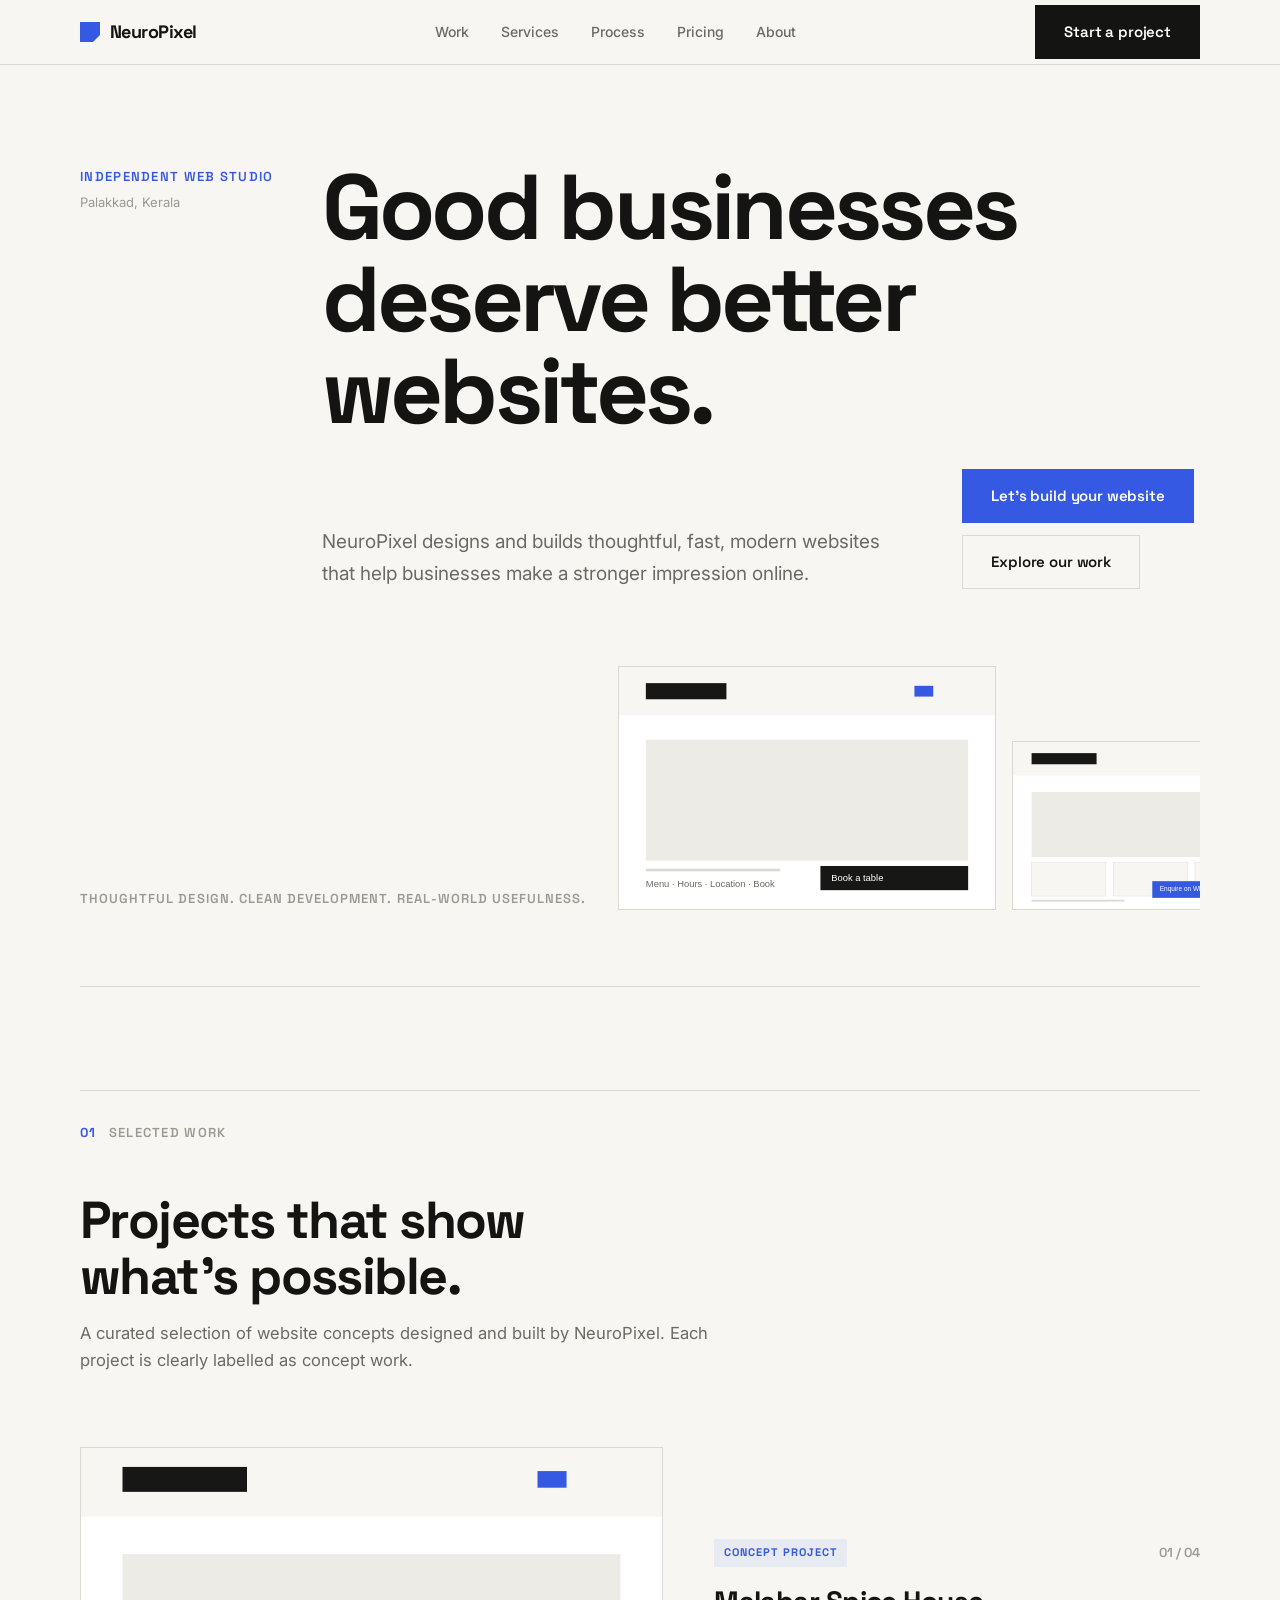
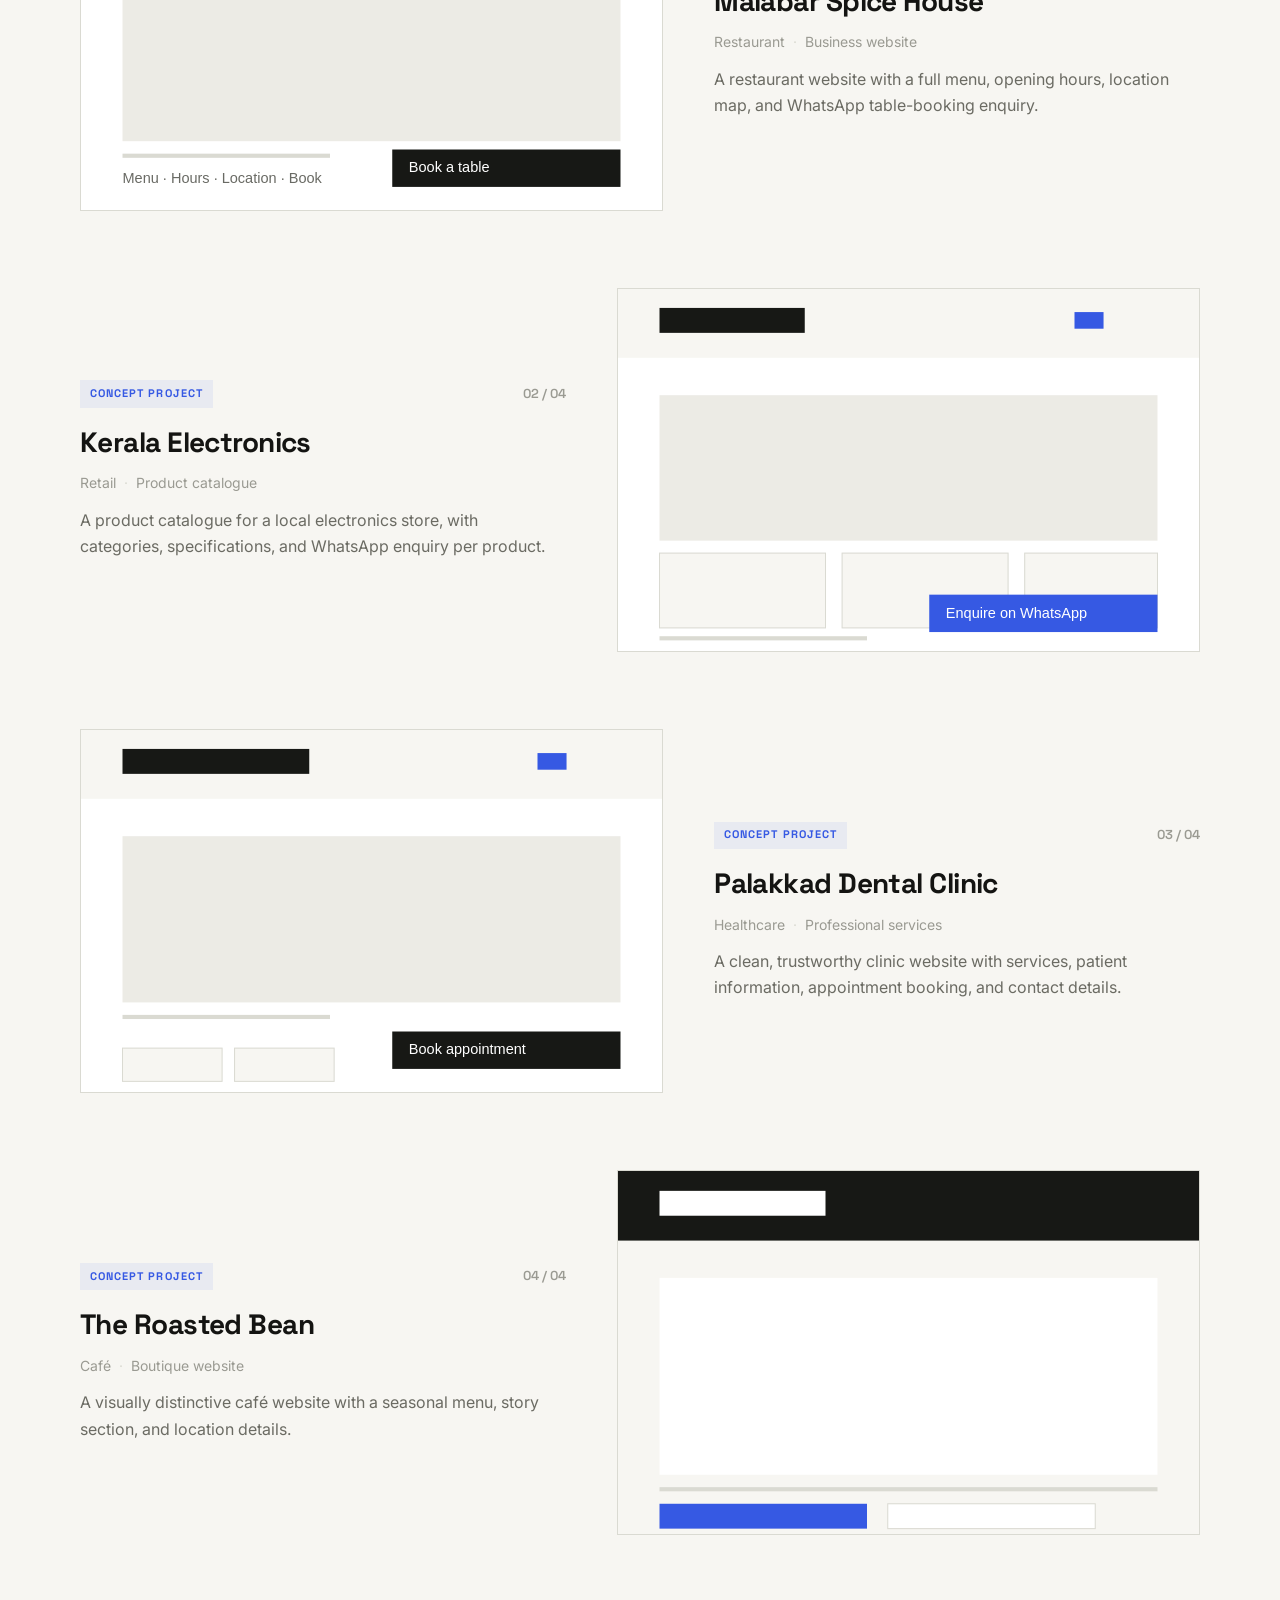
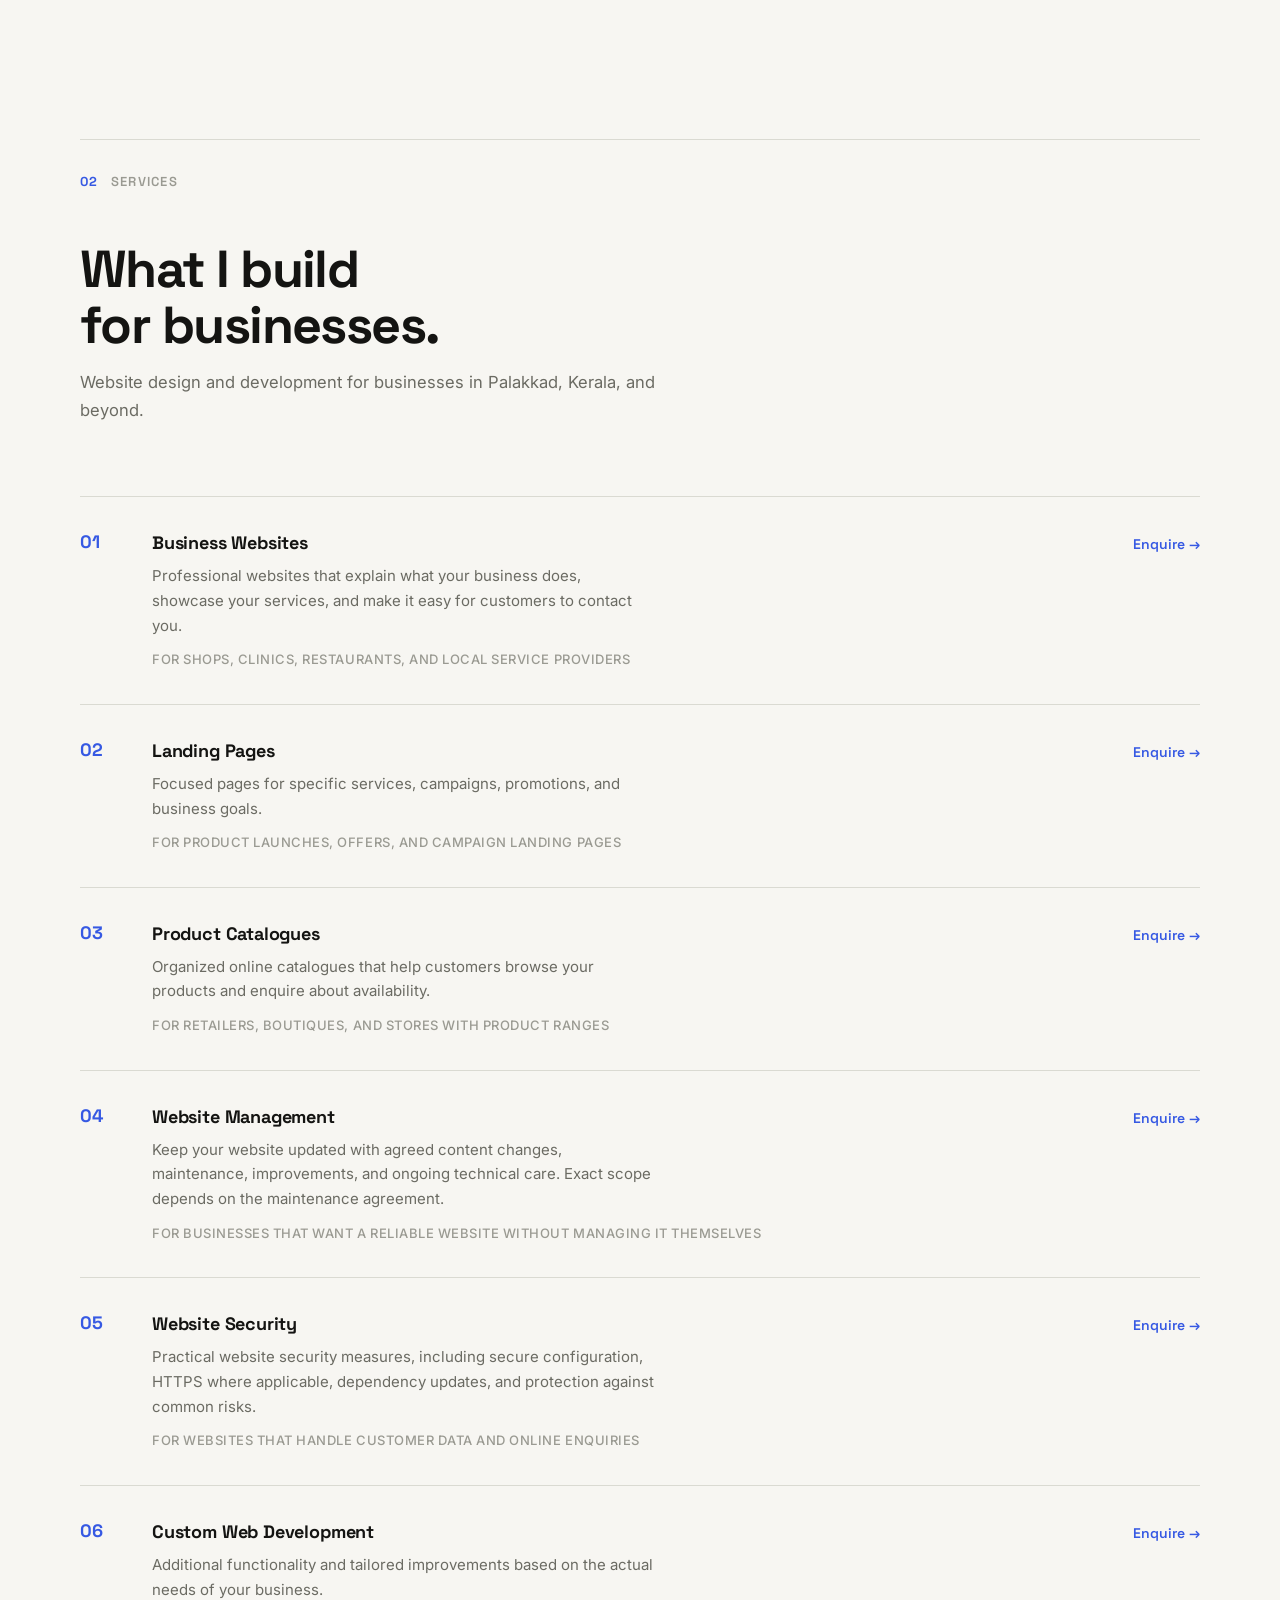
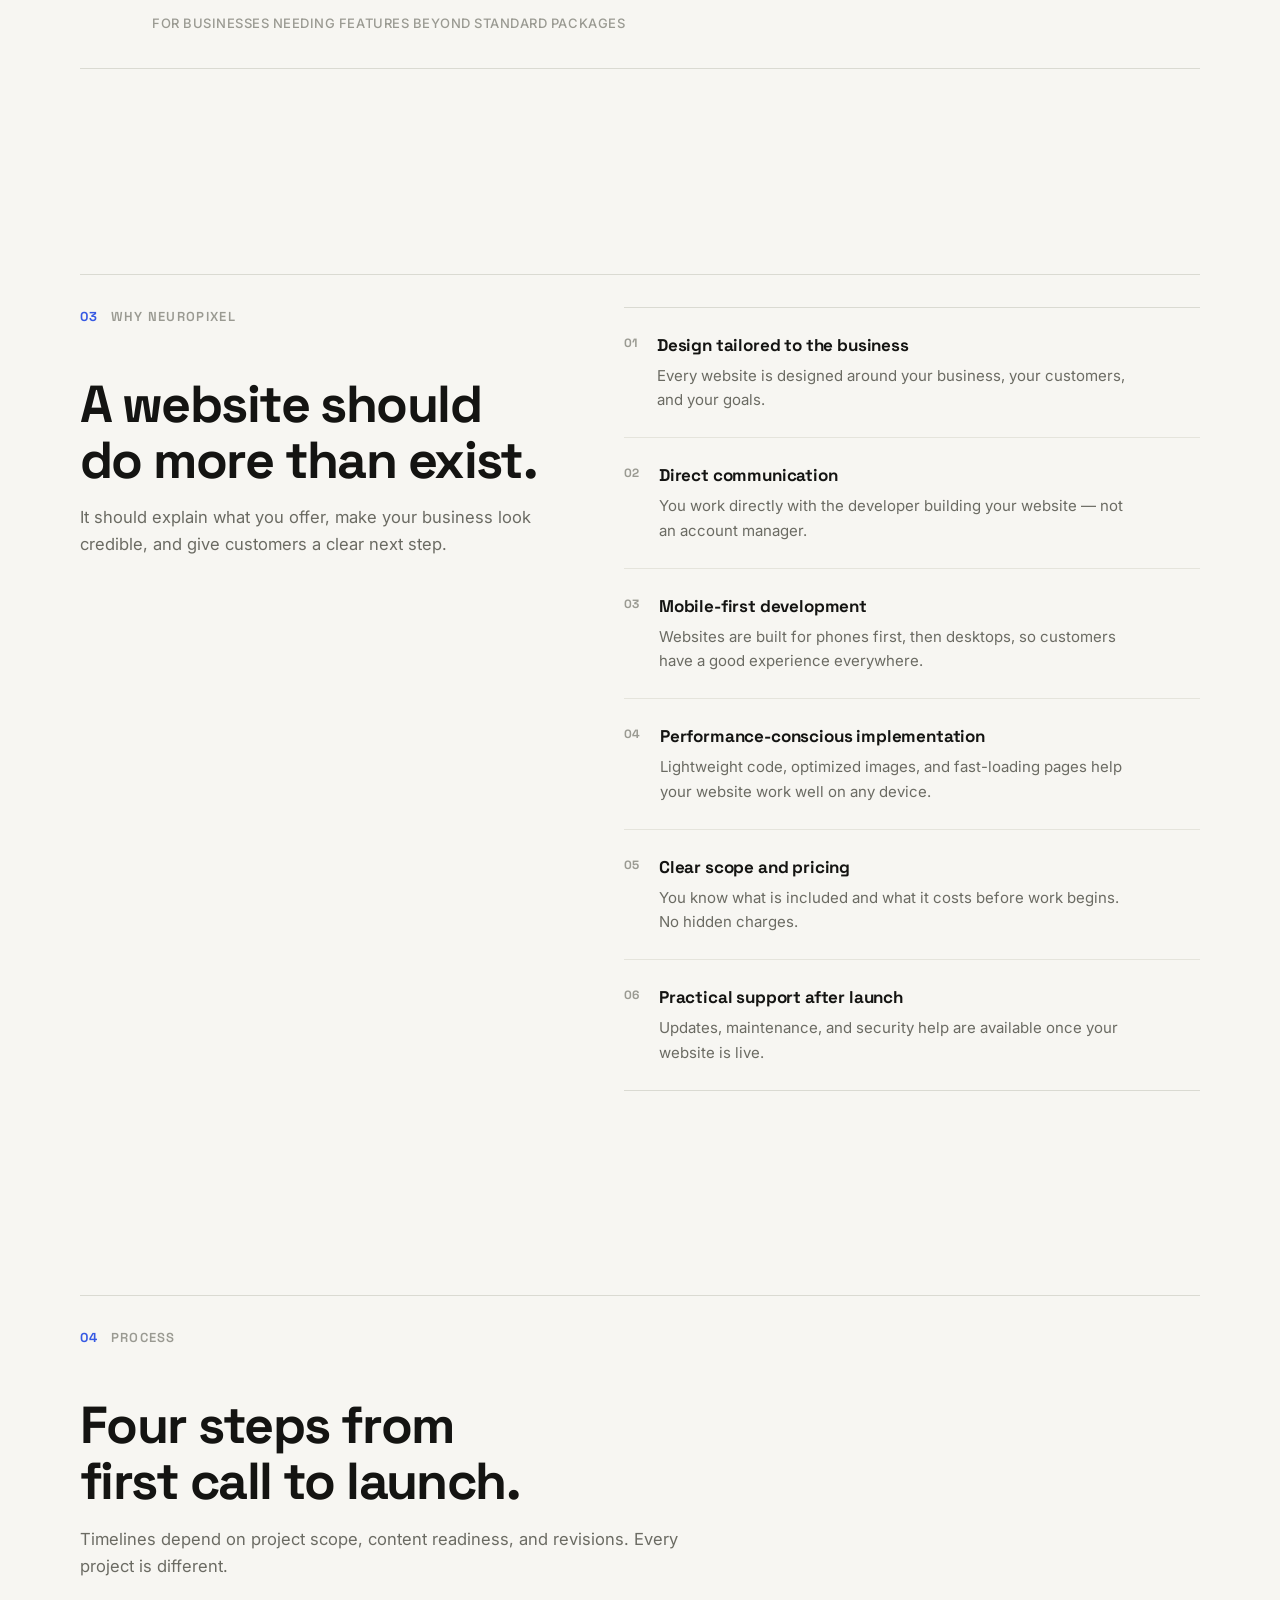
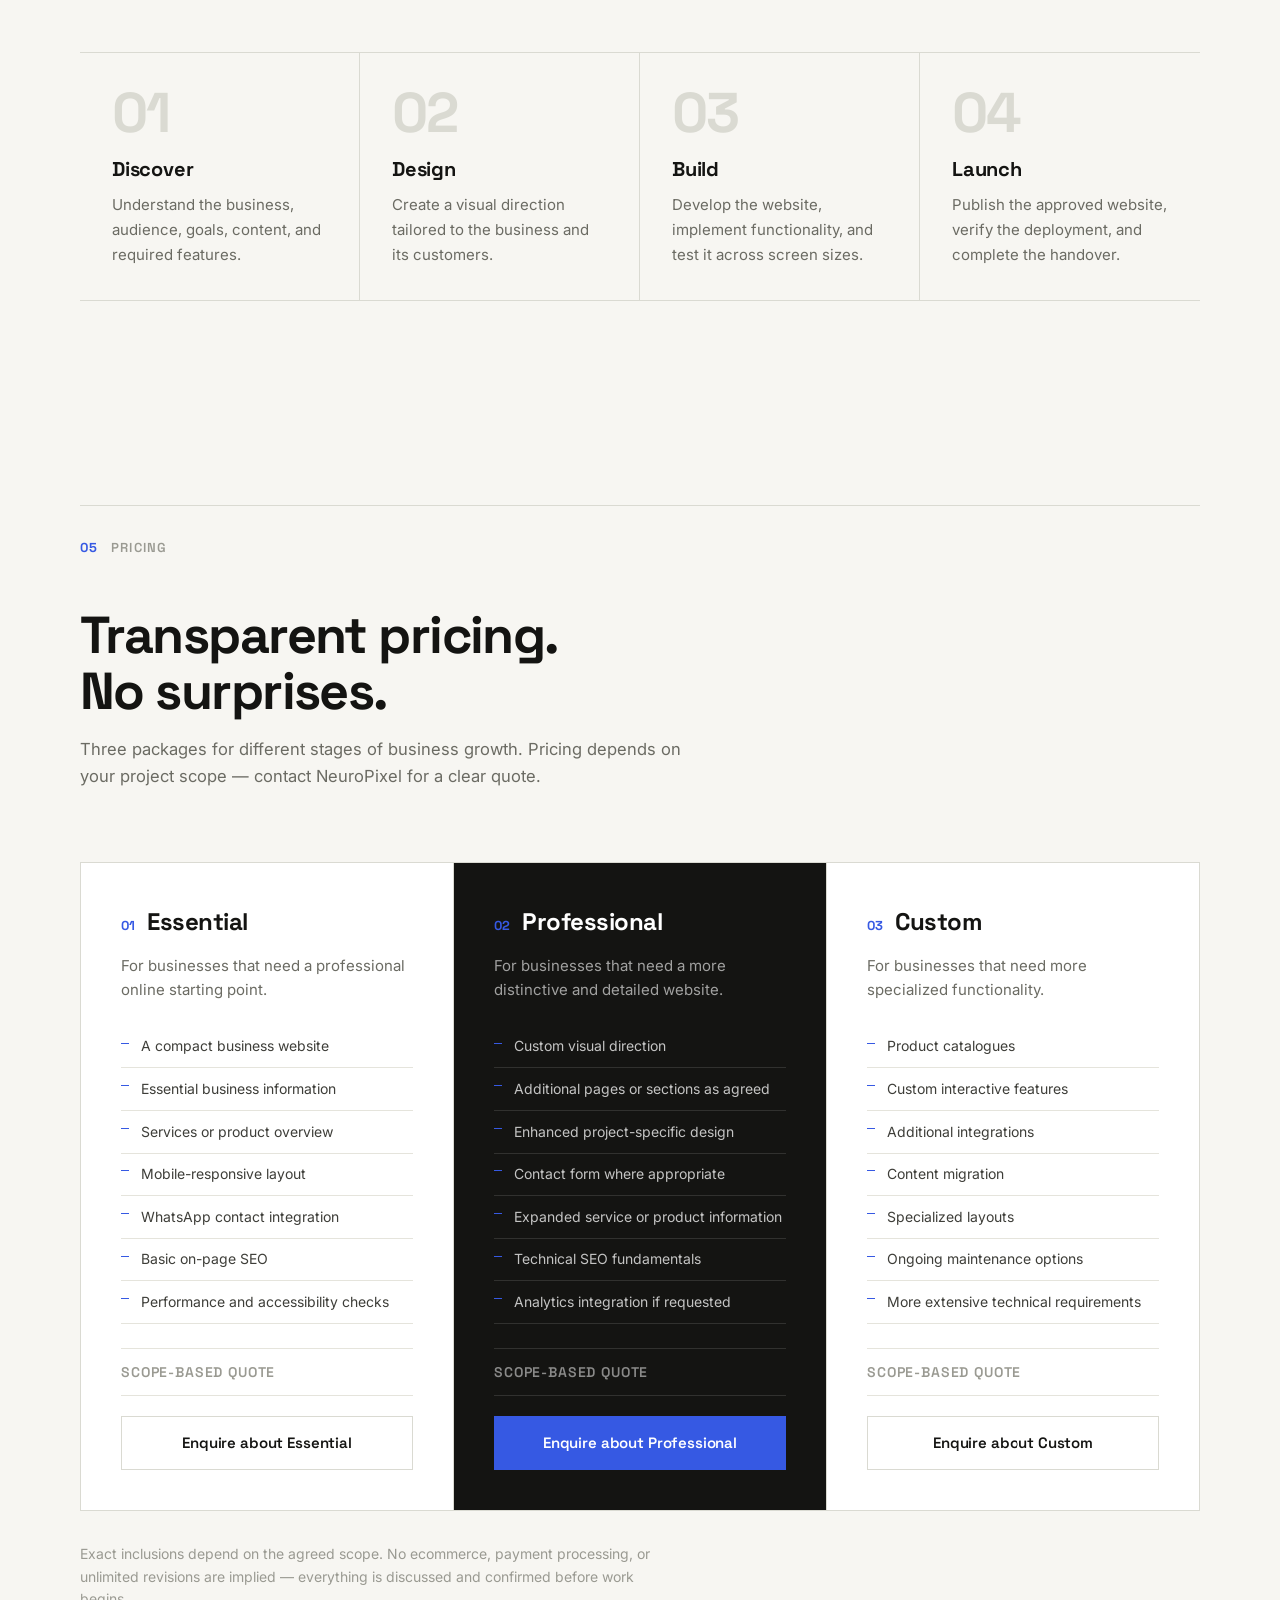
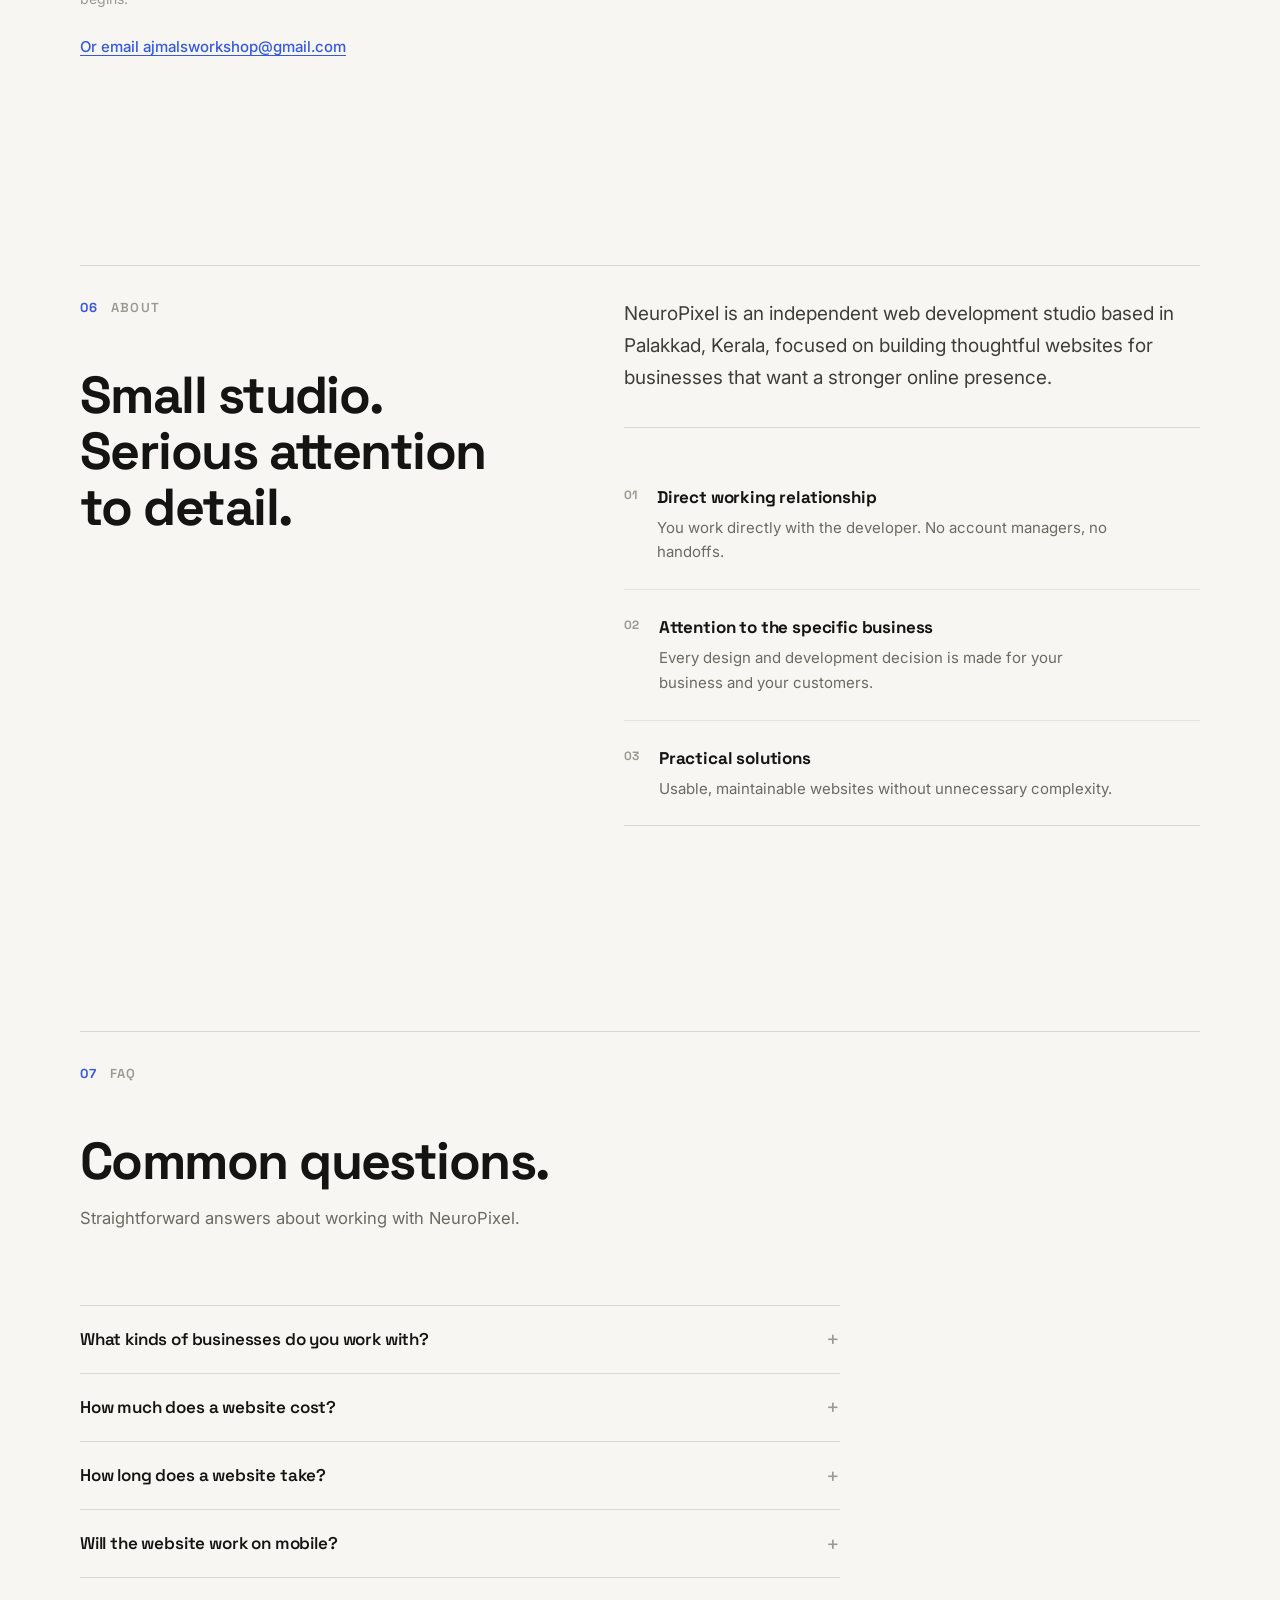
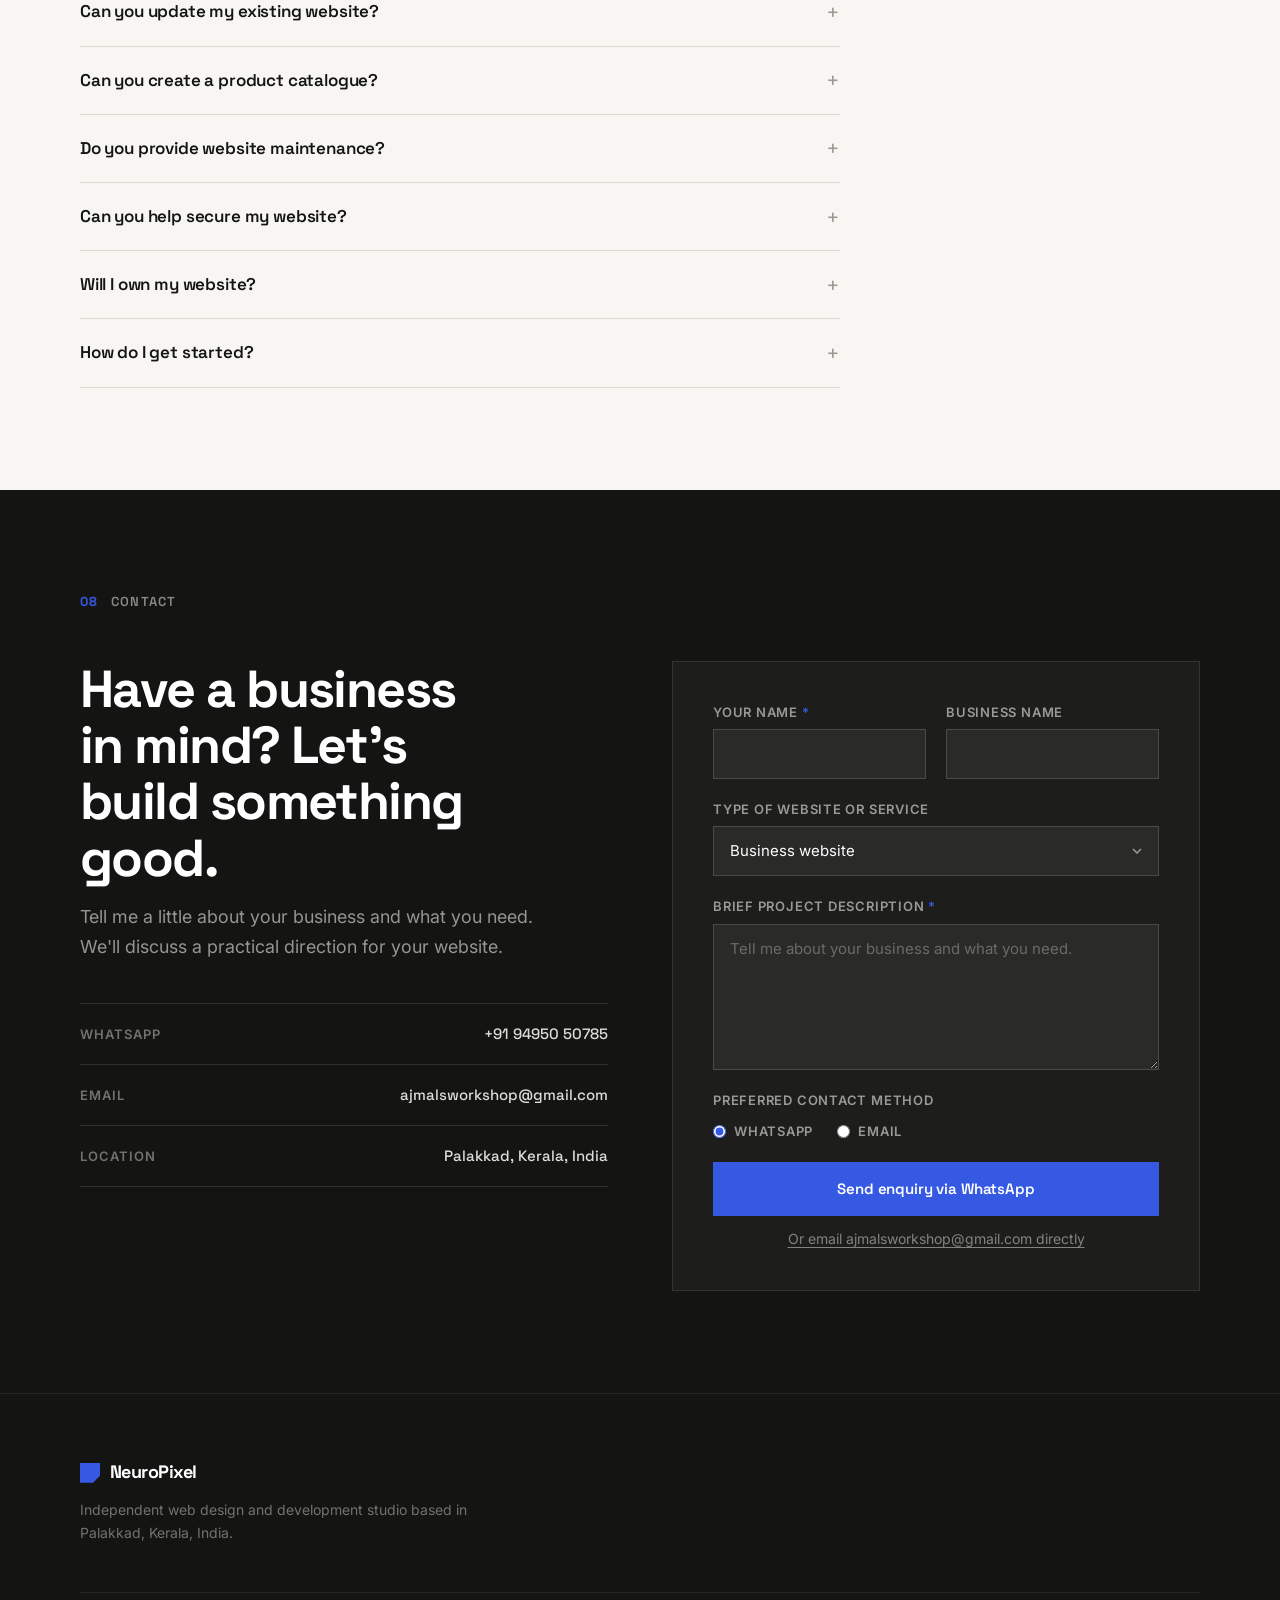
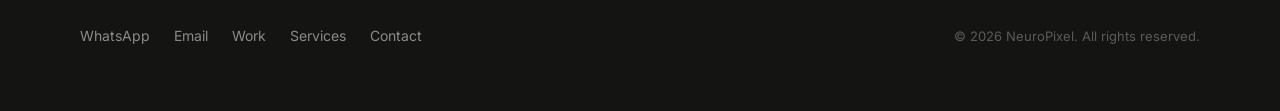
==== commit d70cec65: "Rework UI, remove Malayalam i18n" ====
--- a/index.html
+++ b/index.html
@@ -1,277 +1,668 @@
 <!DOCTYPE html>
-<html lang="en" dir="ltr">
+<html lang="en">
 <head>
   <meta charset="UTF-8">
   <meta name="viewport" content="width=device-width, initial-scale=1.0">
-  <title>NeuroPixel — Independent Web Studio, Palakkad, Kerala</title>
-  <meta name="description" content="NeuroPixel is an independent web design and development studio based in Palakkad, Kerala. We build thoughtful, fast, modern websites for local businesses.">
-  <meta name="language" content="English, Malayalam">
+  <title>NeuroPixel — Website Design & Development, Palakkad, Kerala</title>
+  <meta name="description" content="NeuroPixel is an independent web design and development studio in Palakkad, Kerala. We build fast, modern websites for local businesses.">
   <link rel="preconnect" href="https://fonts.googleapis.com">
   <link rel="preconnect" href="https://fonts.gstatic.com" crossorigin>
-  <link href="https://fonts.googleapis.com/css2?family=Inter:wght@400;500;600&family=Space+Grotesk:wght@500;600;700;800&display=swap" rel="stylesheet">
+  <link href="https://fonts.googleapis.com/css2?family=Inter:opsz,wght@14..32,400;14..32,500;14..32,600&family=Space+Grotesk:wght@500;600;700&display=swap" rel="stylesheet">
   <link rel="icon" type="image/svg+xml" href="/favicon.svg">
   <link rel="stylesheet" href="/assets/css/styles.css">
-  <script type="module" src="/assets/js/translations.js"></script>
-  <script type="module" src="/assets/js/main.js"></script>
 </head>
 <body>
   <a class="skip-link" href="#content">Skip to content</a>
 
-  <header class="site-header" id="site-header">
+  <!-- HEADER -->
+  <header class="site-header">
     <div class="header-inner">
-      <a class="wordmark" href="/" aria-label="NeuroPixel homepage">
-        <span class="symbol" aria-hidden="true">N</span>
-        <span class="text">Neuro<span class="accent">Pixel</span></span>
+      <a href="/" class="brand" aria-label="NeuroPixel home">
+        <span class="brand-mark" aria-hidden="true"></span>
+        <span class="brand-name">NeuroPixel</span>
       </a>
-
-      <nav class="main-nav" id="main-nav">
+      <nav class="nav" aria-label="Primary">
         <ul class="nav-list">
-          <li><a class="nav-link" href="#work" data-i18n="nav.work">Work</a></li>
-          <li><a class="nav-link" href="#services" data-i18n="nav.services">Services</a></li>
-          <li><a class="nav-link" href="#process" data-i18n="nav.process">Process</a></li>
-          <li><a class="nav-link" href="#pricing" data-i18n="nav.pricing">Pricing</a></li>
-          <li><a class="nav-link" href="#about" data-i18n="nav.about">About</a></li>
-          <li><a class="nav-link" href="#contact" data-i18n="nav.contact">Contact</a></li>
+          <li><a href="#work">Work</a></li>
+          <li><a href="#services">Services</a></li>
+          <li><a href="#process">Process</a></li>
+          <li><a href="#pricing">Pricing</a></li>
+          <li><a href="#about">About</a></li>
         </ul>
       </nav>
-
       <div class="header-actions">
-        <button class="lang-toggle" id="lang-toggle" aria-pressed="false">
-          <span class="lang-label">EN</span>
-          <span class="lang-divider">|</span>
-          <span class="lang-target" dir="auto">മലയാളം</span>
-        </button>
-        <a class="btn btn-primary" href="https://wa.me/919495050785?text=Hi%20NeuroPixel%2C%20I%27m%20interested%20in%20getting%20a%20website%20for%20my%20business." data-i18n="nav.start" rel="noopener">Start a project</a>
-        <button class="menu-btn" id="menu-btn" aria-expanded="false" aria-controls="mobile-menu" aria-label="Toggle menu">
-          <span class="menu-icon" aria-hidden="true"></span>
+        <a href="https://wa.me/919495050785?text=Hi%20NeuroPixel%2C%20I%27m%20interested%20in%20getting%20a%20website%20for%20my%20business." rel="noopener" class="btn btn-dark header-cta">Start a project</a>
+        <button class="menu-toggle" id="menu-toggle" aria-expanded="false" aria-controls="mobile-menu" aria-label="Open menu">
+          <span class="menu-toggle-bar"></span>
+          <span class="menu-toggle-bar"></span>
         </button>
       </div>
     </div>
   </header>
 
-  <nav class="mobile-menu" id="mobile-menu" hidden>
-    <ul class="mobile-nav-list">
-      <li><a class="mobile-nav-link" href="#work" data-i18n="nav.work">Work</a></li>
-      <li><a class="mobile-nav-link" href="#services" data-i18n="nav.services">Services</a></li>
-      <li><a class="mobile-nav-link" href="#process" data-i18n="nav.process">Process</a></li>
-      <li><a class="mobile-nav-link" href="#pricing" data-i18n="nav.pricing">Pricing</a></li>
-      <li><a class="mobile-nav-link" href="#about" data-i18n="nav.about">About</a></li>
-      <li><a class="mobile-nav-link" href="#contact" data-i18n="nav.contact">Contact</a></li>
-      <li class="mobile-cta">
-        <a class="btn btn-primary mobile-whatsapp" href="https://wa.me/919495050785?text=Hi%20NeuroPixel%2C%20I%27m%20interested%20in%20getting%20a%20website%20for%20my%20business." rel="noopener" data-i18n="nav.start">Start a project</a>
-      </li>
-    </ul>
-  </nav>
+  <!-- MOBILE MENU -->
+  <div class="mobile-menu" id="mobile-menu" hidden>
+    <nav aria-label="Mobile">
+      <ul class="mobile-nav-list">
+        <li><a href="#work" class="mobile-nav-link">Work</a></li>
+        <li><a href="#services" class="mobile-nav-link">Services</a></li>
+        <li><a href="#process" class="mobile-nav-link">Process</a></li>
+        <li><a href="#pricing" class="mobile-nav-link">Pricing</a></li>
+        <li><a href="#about" class="mobile-nav-link">About</a></li>
+        <li><a href="#contact" class="mobile-nav-link">Contact</a></li>
+      </ul>
+    </nav>
+    <a href="https://wa.me/919495050785?text=Hi%20NeuroPixel%2C%20I%27m%20interested%20in%20getting%20a%20website%20for%20my%20business." rel="noopener" class="btn btn-cobalt mobile-menu-cta">Start a project</a>
+  </div>
 
   <main id="content">
-    <section class="hero" id="hero" aria-labelledby="hero-heading">
-      <div class="hero-inner">
-        <div class="hero-copy">
-          <p class="hero-eyebrow" data-i18n="hero.eyebrow">INDEPENDENT WEB STUDIO · PALAKKAD, KERALA</p>
-          <h1 class="hero-headline" id="hero-heading" data-i18n="hero.headline">Good businesses deserve better websites.</h1>
-          <p class="hero-subhead" data-i18n="hero.subhead">NeuroPixel designs and builds thoughtful, fast, modern websites that help businesses make a stronger impression online.</p>
-          <div class="hero-actions">
-            <a class="btn btn-primary hero-cta" href="https://wa.me/919495050785?text=Hi%20NeuroPixel%2C%20I%27m%20interested%20in%20getting%20a%20website%20for%20my%20business." rel="noopener" data-i18n="hero.primary">Let's build your website</a>
-            <a class="btn btn-outline" href="#work" data-i18n="hero.secondary">Explore our work</a>
-          </div>
-          <p class="hero-detail" data-i18n="hero.detail">Thoughtful design. Clean development. Real-world usefulness.</p>
-          <p class="hero-location" data-i18n="hero.location">Palakkad, Kerala, India</p>
-        </div>
+
+    <!-- HERO -->
+    <section class="hero">
+      <div class="hero-grid">
+        <div class="hero-meta">
+          <span class="eyebrow">Independent web studio</span>
+          <span class="eyebrow-location">Palakkad, Kerala</span>
+        </div>
+        <div class="hero-body">
+          <h1 class="hero-headline">Good businesses<br>deserve better<br>websites.</h1>
+          <div class="hero-bottom">
+            <p class="hero-desc">NeuroPixel designs and builds thoughtful, fast, modern websites that help businesses make a stronger impression online.</p>
+            <div class="hero-actions">
+              <a href="https://wa.me/919495050785?text=Hi%20NeuroPixel%2C%20I%27m%20interested%20in%20getting%20a%20website%20for%20my%20business." rel="noopener" class="btn btn-cobalt">Let's build your website</a>
+              <a href="#work" class="btn btn-outline">Explore our work</a>
+            </div>
+          </div>
+        </div>
+      </div>
+      <div class="hero-footer">
+        <p class="hero-detail">Thoughtful design. Clean development. Real-world usefulness.</p>
         <div class="hero-visual" aria-hidden="true">
-          <img src="/assets/images/mockup-restaurant.svg" alt="Concept preview: Local restaurant website" class="hero-mockup" width="420" height="320" loading="lazy">
-          <img src="/assets/images/mockup-retail.svg" alt="Concept preview: Retail product catalogue" class="hero-mockup hero-mockup--offset" width="340" height="260" loading="lazy">
-        </div>
-      </div>
-    </section>
-
-    <section class="section section-work" id="work" aria-labelledby="work-heading">
-      <div class="container">
-        <div class="section-header">
-          <h2 class="section-heading" id="work-heading" data-i18n="work.heading">Selected Work</h2>
-          <p class="section-subhead" data-i18n="work.subhead">A curated sample of websites designed and built by NeuroPixel. Concept projects are labelled as such.</p>
-        </div>
-        <div class="work-grid" id="work-grid">
-          <!-- Projects injected by JS -->
-        </div>
-      </div>
-    </section>
-
-    <section class="section section-services" id="services" aria-labelledby="services-heading">
-      <div class="container">
-        <div class="section-header">
-          <h2 class="section-heading" id="services-heading" data-i18n="services.heading">Services</h2>
-          <p class="section-subhead" data-i18n="services.subhead">Website design and development for businesses in Palakkad, Kerala, and beyond.</p>
-        </div>
-        <div class="services-list" id="services-list">
-          <!-- Services injected by JS -->
-        </div>
-      </div>
-    </section>
-
-    <section class="section section-why" id="why" aria-labelledby="why-heading">
-      <div class="container">
-        <div class="why-grid">
-          <div class="why-copy">
-            <h2 class="section-heading" id="why-heading" data-i18n="why.heading">A website should do more than exist.</h2>
-            <p class="section-subhead" data-i18n="why.subhead">It should explain what you offer, make your business look credible, and give customers a clear next step.</p>
-          </div>
-          <div class="why-list" id="why-list">
-            <!-- Items injected by JS -->
-          </div>
-        </div>
-      </div>
-    </section>
-
-    <section class="section section-process" id="process" aria-labelledby="process-heading">
-      <div class="container">
-        <div class="section-header">
-          <h2 class="section-heading" id="process-heading" data-i18n="process.heading">Working Process</h2>
-          <p class="section-subhead" data-i18n="process.subhead">A simple four-stage process from first conversation to a live website. Timelines depend on scope, content readiness, and revisions.</p>
-        </div>
-        <div class="process-timeline" id="process-timeline">
-          <!-- Steps injected by JS -->
-        </div>
-      </div>
-    </section>
-
-    <section class="section section-pricing" id="pricing" aria-labelledby="pricing-heading">
-      <div class="container">
-        <div class="section-header">
-          <h2 class="section-heading" id="pricing-heading" data-i18n="pricing.heading">Transparent Pricing</h2>
-          <p class="section-subhead" data-i18n="pricing.subhead">Three packages for different stages of business growth. Exact prices depend on your project scope. Contact NeuroPixel for a clear quote.</p>
-        </div>
-        <p class="pricing-note" id="pricing-note" data-i18n="pricing.note">Pricing depends on your project scope. Contact NeuroPixel for a clear quote.</p>
-        <div class="pricing-grid" id="pricing-grid">
-          <!-- Packages injected by JS -->
-        </div>
-      </div>
-    </section>
-
-    <section class="section section-about" id="about" aria-labelledby="about-heading">
-      <div class="container">
-        <div class="about-grid">
-          <div class="about-copy">
-            <h2 class="section-heading" id="about-heading" data-i18n="about.heading">Small studio. Serious attention to detail.</h2>
-            <p class="section-subhead" data-i18n="about.subhead">NeuroPixel is an independent web development studio based in Palakkad, Kerala, focused on building thoughtful websites for businesses that want a stronger online presence.</p>
-          </div>
-          <div class="about-list" id="about-list">
-            <!-- Items injected by JS -->
-          </div>
-        </div>
-      </div>
-    </section>
-
-    <section class="section section-faq" id="faq" aria-labelledby="faq-heading">
-      <div class="container">
-        <div class="section-header">
-          <h2 class="section-heading" id="faq-heading" data-i18n="faq.heading">Frequently Asked Questions</h2>
-          <p class="section-subhead" data-i18n="faq.subhead">Common questions about working with NeuroPixel on your website project.</p>
-        </div>
-        <div class="faq-list" id="faq-list">
-          <!-- FAQ items injected by JS -->
-        </div>
-      </div>
-    </section>
-
-    <section class="section section-contact" id="contact" aria-labelledby="contact-heading">
-      <div class="container">
-        <div class="contact-grid">
-          <div class="contact-copy">
-            <h2 class="section-heading" id="contact-heading" data-i18n="contact.heading">Have a business in mind? Let's build something good.</h2>
-            <p class="section-subhead" data-i18n="contact.subhead">Tell me a little about your business and what you need. We'll discuss a practical direction for your website.</p>
-            <div class="contact-quick">
-              <a class="contact-item" href="https://wa.me/919495050785?text=Hi%20NeuroPixel%2C%20I%27m%20interested%20in%20getting%20a%20website%20for%20my%20business." rel="noopener">
-                <span class="contact-label" data-i18n="contact.whatsapp">WhatsApp</span>
-                <span class="contact-value">919495050785</span>
-              </a>
-              <a class="contact-item" href="mailto:ajmalsworkshop@gmail.com">
-                <span class="contact-label" data-i18n="contact.email">Email</span>
-                <span class="contact-value">ajmalsworkshop@gmail.com</span>
-              </a>
-              <a class="contact-item" href="https://maps.google.com/?q=Palakkad%2C%20Kerala%2C%20India" rel="noopener">
-                <span class="contact-label" data-i18n="contact.location">Palakkad, Kerala, India</span>
-                <span class="contact-value">Open in Maps</span>
-              </a>
-            </div>
-          </div>
-          <div class="contact-form-wrap">
-            <form class="enquiry-form" id="enquiry-form" novalidate>
-              <h3 class="form-title" id="form-title" data-i18n="contact.form.title">Project Enquiry</h3>
-              <p class="form-note" id="form-note" data-i18n="contact.subhead">Tell me a little about your business and what you need.</p>
-              <div class="form-group">
-                <label for="form-name" data-i18n="contact.form.name">Your name</label>
-                <input type="text" id="form-name" name="name" required minlength="2" maxlength="100" aria-required="true">
-                <span class="field-error" id="error-name" aria-live="polite"></span>
+          <div class="hero-mockup hero-mockup-1">
+            <img src="/assets/images/mockup-restaurant.svg" alt="" width="420" height="270">
+          </div>
+          <div class="hero-mockup hero-mockup-2">
+            <img src="/assets/images/mockup-retail.svg" alt="" width="340" height="220">
+          </div>
+        </div>
+      </div>
+    </section>
+
+    <!-- SELECTED WORK -->
+    <section class="section" id="work">
+      <div class="section-rule"></div>
+      <div class="section-label"><span class="section-num">01</span> Selected Work</div>
+      <div class="section-intro">
+        <h2 class="section-title">Projects that show<br>what's possible.</h2>
+        <p class="section-desc">A curated selection of website concepts designed and built by NeuroPixel. Each project is clearly labelled as concept work.</p>
+      </div>
+
+      <div class="work-list">
+        <!-- Project 01 -->
+        <article class="work-item">
+          <div class="work-item-visual">
+            <img src="/assets/images/mockup-restaurant.svg" alt="Malabar Spice House restaurant website concept preview" width="640" height="400" loading="lazy">
+          </div>
+          <div class="work-item-info">
+            <div class="work-item-meta">
+              <span class="work-badge">Concept project</span>
+              <span class="work-index">01 / 04</span>
+            </div>
+            <h3 class="work-item-title">Malabar Spice House</h3>
+            <div class="work-item-tags">
+              <span>Restaurant</span>
+              <span class="tag-sep" aria-hidden="true">·</span>
+              <span>Business website</span>
+            </div>
+            <p class="work-item-desc">A restaurant website with a full menu, opening hours, location map, and WhatsApp table-booking enquiry.</p>
+          </div>
+        </article>
+
+        <!-- Project 02 -->
+        <article class="work-item work-item--reverse">
+          <div class="work-item-visual">
+            <img src="/assets/images/mockup-retail.svg" alt="Kerala Electronics product catalogue concept preview" width="640" height="400" loading="lazy">
+          </div>
+          <div class="work-item-info">
+            <div class="work-item-meta">
+              <span class="work-badge">Concept project</span>
+              <span class="work-index">02 / 04</span>
+            </div>
+            <h3 class="work-item-title">Kerala Electronics</h3>
+            <div class="work-item-tags">
+              <span>Retail</span>
+              <span class="tag-sep" aria-hidden="true">·</span>
+              <span>Product catalogue</span>
+            </div>
+            <p class="work-item-desc">A product catalogue for a local electronics store, with categories, specifications, and WhatsApp enquiry per product.</p>
+          </div>
+        </article>
+
+        <!-- Project 03 -->
+        <article class="work-item">
+          <div class="work-item-visual">
+            <img src="/assets/images/mockup-clinic.svg" alt="Palakkad Dental Clinic website concept preview" width="640" height="400" loading="lazy">
+          </div>
+          <div class="work-item-info">
+            <div class="work-item-meta">
+              <span class="work-badge">Concept project</span>
+              <span class="work-index">03 / 04</span>
+            </div>
+            <h3 class="work-item-title">Palakkad Dental Clinic</h3>
+            <div class="work-item-tags">
+              <span>Healthcare</span>
+              <span class="tag-sep" aria-hidden="true">·</span>
+              <span>Professional services</span>
+            </div>
+            <p class="work-item-desc">A clean, trustworthy clinic website with services, patient information, appointment booking, and contact details.</p>
+          </div>
+        </article>
+
+        <!-- Project 04 -->
+        <article class="work-item work-item--reverse">
+          <div class="work-item-visual">
+            <img src="/assets/images/mockup-cafe.svg" alt="The Roasted Bean café website concept preview" width="640" height="400" loading="lazy">
+          </div>
+          <div class="work-item-info">
+            <div class="work-item-meta">
+              <span class="work-badge">Concept project</span>
+              <span class="work-index">04 / 04</span>
+            </div>
+            <h3 class="work-item-title">The Roasted Bean</h3>
+            <div class="work-item-tags">
+              <span>Café</span>
+              <span class="tag-sep" aria-hidden="true">·</span>
+              <span>Boutique website</span>
+            </div>
+            <p class="work-item-desc">A visually distinctive café website with a seasonal menu, story section, and location details.</p>
+          </div>
+        </article>
+      </div>
+    </section>
+
+    <!-- SERVICES -->
+    <section class="section" id="services">
+      <div class="section-rule"></div>
+      <div class="section-label"><span class="section-num">02</span> Services</div>
+      <div class="section-intro">
+        <h2 class="section-title">What I build<br>for businesses.</h2>
+        <p class="section-desc">Website design and development for businesses in Palakkad, Kerala, and beyond.</p>
+      </div>
+
+      <div class="service-list">
+        <div class="service-row">
+          <span class="service-num">01</span>
+          <div class="service-body">
+            <h3>Business Websites</h3>
+            <p>Professional websites that explain what your business does, showcase your services, and make it easy for customers to contact you.</p>
+            <span class="service-for">For shops, clinics, restaurants, and local service providers</span>
+          </div>
+          <a href="https://wa.me/919495050785?text=Hi%20NeuroPixel%2C%20I%27d%20like%20to%20discuss%20a%20business%20website." rel="noopener" class="service-link">Enquire →</a>
+        </div>
+
+        <div class="service-row">
+          <span class="service-num">02</span>
+          <div class="service-body">
+            <h3>Landing Pages</h3>
+            <p>Focused pages for specific services, campaigns, promotions, and business goals.</p>
+            <span class="service-for">For product launches, offers, and campaign landing pages</span>
+          </div>
+          <a href="https://wa.me/919495050785?text=Hi%20NeuroPixel%2C%20I%27d%20like%20to%20enquire%20about%20a%20landing%20page." rel="noopener" class="service-link">Enquire →</a>
+        </div>
+
+        <div class="service-row">
+          <span class="service-num">03</span>
+          <div class="service-body">
+            <h3>Product Catalogues</h3>
+            <p>Organized online catalogues that help customers browse your products and enquire about availability.</p>
+            <span class="service-for">For retailers, boutiques, and stores with product ranges</span>
+          </div>
+          <a href="https://wa.me/919495050785?text=Hi%20NeuroPixel%2C%20I%27d%20like%20to%20enquire%20about%20a%20product%20catalogue." rel="noopener" class="service-link">Enquire →</a>
+        </div>
+
+        <div class="service-row">
+          <span class="service-num">04</span>
+          <div class="service-body">
+            <h3>Website Management</h3>
+            <p>Keep your website updated with agreed content changes, maintenance, improvements, and ongoing technical care. Exact scope depends on the maintenance agreement.</p>
+            <span class="service-for">For businesses that want a reliable website without managing it themselves</span>
+          </div>
+          <a href="https://wa.me/919495050785?text=Hi%20NeuroPixel%2C%20I%27d%20like%20to%20enquire%20about%20website%20management." rel="noopener" class="service-link">Enquire →</a>
+        </div>
+
+        <div class="service-row">
+          <span class="service-num">05</span>
+          <div class="service-body">
+            <h3>Website Security</h3>
+            <p>Practical website security measures, including secure configuration, HTTPS where applicable, dependency updates, and protection against common risks.</p>
+            <span class="service-for">For websites that handle customer data and online enquiries</span>
+          </div>
+          <a href="https://wa.me/919495050785?text=Hi%20NeuroPixel%2C%20I%27d%20like%20to%20enquire%20about%20website%20security." rel="noopener" class="service-link">Enquire →</a>
+        </div>
+
+        <div class="service-row">
+          <span class="service-num">06</span>
+          <div class="service-body">
+            <h3>Custom Web Development</h3>
+            <p>Additional functionality and tailored improvements based on the actual needs of your business.</p>
+            <span class="service-for">For businesses needing features beyond standard packages</span>
+          </div>
+          <a href="https://wa.me/919495050785?text=Hi%20NeuroPixel%2C%20I%27d%20like%20to%20enquire%20about%20custom%20web%20development." rel="noopener" class="service-link">Enquire →</a>
+        </div>
+      </div>
+    </section>
+
+    <!-- WHY -->
+    <section class="section" id="why">
+      <div class="section-rule"></div>
+      <div class="why-grid">
+        <div class="why-left">
+          <div class="section-label"><span class="section-num">03</span> Why NeuroPixel</div>
+          <h2 class="section-title">A website should<br>do more than exist.</h2>
+          <p class="section-desc">It should explain what you offer, make your business look credible, and give customers a clear next step.</p>
+        </div>
+        <div class="why-right">
+          <div class="why-item">
+            <span class="why-index">01</span>
+            <div>
+              <h3>Design tailored to the business</h3>
+              <p>Every website is designed around your business, your customers, and your goals.</p>
+            </div>
+          </div>
+          <div class="why-item">
+            <span class="why-index">02</span>
+            <div>
+              <h3>Direct communication</h3>
+              <p>You work directly with the developer building your website — not an account manager.</p>
+            </div>
+          </div>
+          <div class="why-item">
+            <span class="why-index">03</span>
+            <div>
+              <h3>Mobile-first development</h3>
+              <p>Websites are built for phones first, then desktops, so customers have a good experience everywhere.</p>
+            </div>
+          </div>
+          <div class="why-item">
+            <span class="why-index">04</span>
+            <div>
+              <h3>Performance-conscious implementation</h3>
+              <p>Lightweight code, optimized images, and fast-loading pages help your website work well on any device.</p>
+            </div>
+          </div>
+          <div class="why-item">
+            <span class="why-index">05</span>
+            <div>
+              <h3>Clear scope and pricing</h3>
+              <p>You know what is included and what it costs before work begins. No hidden charges.</p>
+            </div>
+          </div>
+          <div class="why-item">
+            <span class="why-index">06</span>
+            <div>
+              <h3>Practical support after launch</h3>
+              <p>Updates, maintenance, and security help are available once your website is live.</p>
+            </div>
+          </div>
+        </div>
+      </div>
+    </section>
+
+    <!-- PROCESS -->
+    <section class="section" id="process">
+      <div class="section-rule"></div>
+      <div class="section-label"><span class="section-num">04</span> Process</div>
+      <div class="section-intro">
+        <h2 class="section-title">Four steps from<br>first call to launch.</h2>
+        <p class="section-desc">Timelines depend on project scope, content readiness, and revisions. Every project is different.</p>
+      </div>
+
+      <div class="process-grid">
+        <div class="process-step">
+          <span class="process-num">01</span>
+          <div class="process-line" aria-hidden="true"></div>
+          <h3>Discover</h3>
+          <p>Understand the business, audience, goals, content, and required features.</p>
+        </div>
+        <div class="process-step">
+          <span class="process-num">02</span>
+          <div class="process-line" aria-hidden="true"></div>
+          <h3>Design</h3>
+          <p>Create a visual direction tailored to the business and its customers.</p>
+        </div>
+        <div class="process-step">
+          <span class="process-num">03</span>
+          <div class="process-line" aria-hidden="true"></div>
+          <h3>Build</h3>
+          <p>Develop the website, implement functionality, and test it across screen sizes.</p>
+        </div>
+        <div class="process-step">
+          <span class="process-num">04</span>
+          <div class="process-line" aria-hidden="true"></div>
+          <h3>Launch</h3>
+          <p>Publish the approved website, verify the deployment, and complete the handover.</p>
+        </div>
+      </div>
+    </section>
+
+    <!-- PRICING -->
+    <section class="section" id="pricing">
+      <div class="section-rule"></div>
+      <div class="section-label"><span class="section-num">05</span> Pricing</div>
+      <div class="section-intro">
+        <h2 class="section-title">Transparent pricing.<br>No surprises.</h2>
+        <p class="section-desc">Three packages for different stages of business growth. Pricing depends on your project scope — contact NeuroPixel for a clear quote.</p>
+      </div>
+
+      <div class="pricing-grid">
+        <div class="pricing-card">
+          <div class="pricing-header">
+            <span class="pricing-tier">01</span>
+            <h3>Essential</h3>
+          </div>
+          <p class="pricing-tagline">For businesses that need a professional online starting point.</p>
+          <ul class="pricing-features">
+            <li>A compact business website</li>
+            <li>Essential business information</li>
+            <li>Services or product overview</li>
+            <li>Mobile-responsive layout</li>
+            <li>WhatsApp contact integration</li>
+            <li>Basic on-page SEO</li>
+            <li>Performance and accessibility checks</li>
+          </ul>
+          <div class="pricing-price">Scope-based quote</div>
+          <a href="https://wa.me/919495050785?text=Hi%20NeuroPixel%2C%20I%27d%20like%20to%20know%20about%20your%20Essential%20website%20package." rel="noopener" class="btn btn-outline pricing-btn">Enquire about Essential</a>
+        </div>
+
+        <div class="pricing-card pricing-card--featured">
+          <div class="pricing-header">
+            <span class="pricing-tier">02</span>
+            <h3>Professional</h3>
+          </div>
+          <p class="pricing-tagline">For businesses that need a more distinctive and detailed website.</p>
+          <ul class="pricing-features">
+            <li>Custom visual direction</li>
+            <li>Additional pages or sections as agreed</li>
+            <li>Enhanced project-specific design</li>
+            <li>Contact form where appropriate</li>
+            <li>Expanded service or product information</li>
+            <li>Technical SEO fundamentals</li>
+            <li>Analytics integration if requested</li>
+          </ul>
+          <div class="pricing-price">Scope-based quote</div>
+          <a href="https://wa.me/919495050785?text=Hi%20NeuroPixel%2C%20I%27d%20like%20to%20know%20about%20your%20Professional%20website%20package." rel="noopener" class="btn btn-cobalt pricing-btn">Enquire about Professional</a>
+        </div>
+
+        <div class="pricing-card">
+          <div class="pricing-header">
+            <span class="pricing-tier">03</span>
+            <h3>Custom</h3>
+          </div>
+          <p class="pricing-tagline">For businesses that need more specialized functionality.</p>
+          <ul class="pricing-features">
+            <li>Product catalogues</li>
+            <li>Custom interactive features</li>
+            <li>Additional integrations</li>
+            <li>Content migration</li>
+            <li>Specialized layouts</li>
+            <li>Ongoing maintenance options</li>
+            <li>More extensive technical requirements</li>
+          </ul>
+          <div class="pricing-price">Scope-based quote</div>
+          <a href="https://wa.me/919495050785?text=Hi%20NeuroPixel%2C%20I%27d%20like%20to%20know%20about%20your%20Custom%20website%20package." rel="noopener" class="btn btn-outline pricing-btn">Enquire about Custom</a>
+        </div>
+      </div>
+      <p class="pricing-note">Exact inclusions depend on the agreed scope. No ecommerce, payment processing, or unlimited revisions are implied — everything is discussed and confirmed before work begins.</p>
+      <div class="pricing-email">
+        <a href="mailto:ajmalsworkshop@gmail.com?subject=Pricing%20Enquiry" rel="noopener">Or email ajmalsworkshop@gmail.com</a>
+      </div>
+    </section>
+
+    <!-- ABOUT -->
+    <section class="section" id="about">
+      <div class="section-rule"></div>
+      <div class="why-grid">
+        <div class="why-left">
+          <div class="section-label"><span class="section-num">06</span> About</div>
+          <h2 class="section-title">Small studio.<br>Serious attention<br>to detail.</h2>
+        </div>
+        <div class="why-right about-right">
+          <p class="about-lead">NeuroPixel is an independent web development studio based in Palakkad, Kerala, focused on building thoughtful websites for businesses that want a stronger online presence.</p>
+          <div class="why-item">
+            <span class="why-index">01</span>
+            <div>
+              <h3>Direct working relationship</h3>
+              <p>You work directly with the developer. No account managers, no handoffs.</p>
+            </div>
+          </div>
+          <div class="why-item">
+            <span class="why-index">02</span>
+            <div>
+              <h3>Attention to the specific business</h3>
+              <p>Every design and development decision is made for your business and your customers.</p>
+            </div>
+          </div>
+          <div class="why-item">
+            <span class="why-index">03</span>
+            <div>
+              <h3>Practical solutions</h3>
+              <p>Usable, maintainable websites without unnecessary complexity.</p>
+            </div>
+          </div>
+        </div>
+      </div>
+    </section>
+
+    <!-- FAQ -->
+    <section class="section" id="faq">
+      <div class="section-rule"></div>
+      <div class="section-label"><span class="section-num">07</span> FAQ</div>
+      <div class="section-intro">
+        <h2 class="section-title">Common questions.</h2>
+        <p class="section-desc">Straightforward answers about working with NeuroPixel.</p>
+      </div>
+
+      <div class="faq-list">
+        <div class="faq-item">
+          <button class="faq-trigger" aria-expanded="false" aria-controls="faq-a1" id="faq-q1">
+            <span>What kinds of businesses do you work with?</span>
+            <span class="faq-icon" aria-hidden="true">+</span>
+          </button>
+          <div class="faq-answer" id="faq-a1" role="region" aria-labelledby="faq-q1" hidden>
+            <p>Local businesses of all kinds: shops, restaurants, cafés, clinics, retailers, professionals, and service providers.</p>
+          </div>
+        </div>
+        <div class="faq-item">
+          <button class="faq-trigger" aria-expanded="false" aria-controls="faq-a2" id="faq-q2">
+            <span>How much does a website cost?</span>
+            <span class="faq-icon" aria-hidden="true">+</span>
+          </button>
+          <div class="faq-answer" id="faq-a2" role="region" aria-labelledby="faq-q2" hidden>
+            <p>Pricing depends on the project scope. Essential, Professional, and Custom packages are available. Contact NeuroPixel for a clear quote.</p>
+          </div>
+        </div>
+        <div class="faq-item">
+          <button class="faq-trigger" aria-expanded="false" aria-controls="faq-a3" id="faq-q3">
+            <span>How long does a website take?</span>
+            <span class="faq-icon" aria-hidden="true">+</span>
+          </button>
+          <div class="faq-answer" id="faq-a3" role="region" aria-labelledby="faq-q3" hidden>
+            <p>Timelines depend on scope, content readiness, revisions, and project requirements. No guaranteed delivery dates.</p>
+          </div>
+        </div>
+        <div class="faq-item">
+          <button class="faq-trigger" aria-expanded="false" aria-controls="faq-a4" id="faq-q4">
+            <span>Will the website work on mobile?</span>
+            <span class="faq-icon" aria-hidden="true">+</span>
+          </button>
+          <div class="faq-answer" id="faq-a4" role="region" aria-labelledby="faq-q4" hidden>
+            <p>Yes. Every website is built mobile-first and tested across screen sizes.</p>
+          </div>
+        </div>
+        <div class="faq-item">
+          <button class="faq-trigger" aria-expanded="false" aria-controls="faq-a5" id="faq-q5">
+            <span>Can you update my existing website?</span>
+            <span class="faq-icon" aria-hidden="true">+</span>
+          </button>
+          <div class="faq-answer" id="faq-a5" role="region" aria-labelledby="faq-q5" hidden>
+            <p>Yes. Website management and maintenance services include agreed content changes and improvements.</p>
+          </div>
+        </div>
+        <div class="faq-item">
+          <button class="faq-trigger" aria-expanded="false" aria-controls="faq-a6" id="faq-q6">
+            <span>Can you create a product catalogue?</span>
+            <span class="faq-icon" aria-hidden="true">+</span>
+          </button>
+          <div class="faq-answer" id="faq-a6" role="region" aria-labelledby="faq-q6" hidden>
+            <p>Yes. Organized online catalogues help customers browse your products and enquire about availability.</p>
+          </div>
+        </div>
+        <div class="faq-item">
+          <button class="faq-trigger" aria-expanded="false" aria-controls="faq-a7" id="faq-q7">
+            <span>Do you provide website maintenance?</span>
+            <span class="faq-icon" aria-hidden="true">+</span>
+          </button>
+          <div class="faq-answer" id="faq-a7" role="region" aria-labelledby="faq-q7" hidden>
+            <p>Yes. Ongoing technical care, updates, and maintenance are available based on the agreed agreement.</p>
+          </div>
+        </div>
+        <div class="faq-item">
+          <button class="faq-trigger" aria-expanded="false" aria-controls="faq-a8" id="faq-q8">
+            <span>Can you help secure my website?</span>
+            <span class="faq-icon" aria-hidden="true">+</span>
+          </button>
+          <div class="faq-answer" id="faq-a8" role="region" aria-labelledby="faq-q8" hidden>
+            <p>Yes. Practical security measures including secure configuration, HTTPS where applicable, and protection against common risks. No system is completely immune to all threats.</p>
+          </div>
+        </div>
+        <div class="faq-item">
+          <button class="faq-trigger" aria-expanded="false" aria-controls="faq-a9" id="faq-q9">
+            <span>Will I own my website?</span>
+            <span class="faq-icon" aria-hidden="true">+</span>
+          </button>
+          <div class="faq-answer" id="faq-a9" role="region" aria-labelledby="faq-q9" hidden>
+            <p>Ownership of source code, domain, third-party assets, hosting, and ongoing services should be agreed upon before work begins.</p>
+          </div>
+        </div>
+        <div class="faq-item">
+          <button class="faq-trigger" aria-expanded="false" aria-controls="faq-a10" id="faq-q10">
+            <span>How do I get started?</span>
+            <span class="faq-icon" aria-hidden="true">+</span>
+          </button>
+          <div class="faq-answer" id="faq-a10" role="region" aria-labelledby="faq-q10" hidden>
+            <p>Send a WhatsApp message or fill in the contact form. Tell me about your business and what you need.</p>
+          </div>
+        </div>
+      </div>
+    </section>
+
+    <!-- CONTACT -->
+    <section class="section section-dark" id="contact">
+      <div class="section-label section-label--light"><span class="section-num">08</span> Contact</div>
+      <div class="contact-grid">
+        <div class="contact-left">
+          <h2 class="section-title section-title--light">Have a business<br>in mind? Let's<br>build something<br>good.</h2>
+          <p class="contact-lead">Tell me a little about your business and what you need. We'll discuss a practical direction for your website.</p>
+          <div class="contact-channels">
+            <a href="https://wa.me/919495050785?text=Hi%20NeuroPixel%2C%20I%27m%20interested%20in%20getting%20a%20website%20for%20my%20business." rel="noopener" class="contact-channel">
+              <span class="contact-channel-label">WhatsApp</span>
+              <span class="contact-channel-value">+91 94950 50785</span>
+            </a>
+            <a href="mailto:ajmalsworkshop@gmail.com" class="contact-channel">
+              <span class="contact-channel-label">Email</span>
+              <span class="contact-channel-value">ajmalsworkshop@gmail.com</span>
+            </a>
+            <div class="contact-channel contact-channel--static">
+              <span class="contact-channel-label">Location</span>
+              <span class="contact-channel-value">Palakkad, Kerala, India</span>
+            </div>
+          </div>
+        </div>
+
+        <div class="contact-right">
+          <form class="contact-form" id="contact-form" novalidate>
+            <div class="form-row">
+              <div class="form-field">
+                <label for="cf-name">Your name <span class="required">*</span></label>
+                <input type="text" id="cf-name" name="name" required maxlength="100" autocomplete="name">
+                <span class="form-error" id="err-name" aria-live="polite"></span>
               </div>
-              <div class="form-group">
-                <label for="form-business" data-i18n="contact.form.business">Business name</label>
-                <input type="text" id="form-business" name="business" maxlength="150">
-                <span class="field-error" id="error-business" aria-live="polite"></span>
+              <div class="form-field">
+                <label for="cf-business">Business name</label>
+                <input type="text" id="cf-business" name="business" maxlength="150" autocomplete="organization">
+                <span class="form-error" id="err-business" aria-live="polite"></span>
               </div>
-              <div class="form-group">
-                <label for="form-type" data-i18n="contact.form.type">Type of website or service</label>
-                <select id="form-type" name="type">
-                  <option value="business-website" data-i18n-opt="services.items.0.title">Business website</option>
-                  <option value="landing-page" data-i18n-opt="services.items.1.title">Landing page</option>
-                  <option value="product-catalogue" data-i18n-opt="services.items.2.title">Product catalogue</option>
-                  <option value="website-management" data-i18n-opt="services.items.3.title">Website management</option>
-                  <option value="website-security" data-i18n-opt="services.items.4.title">Website security</option>
-                  <option value="custom-development" data-i18n-opt="services.items.5.title">Custom web development</option>
-                  <option value="other">Other</option>
-                </select>
-                <span class="field-error" id="error-type" aria-live="polite"></span>
+            </div>
+
+            <div class="form-field">
+              <label for="cf-type">Type of website or service</label>
+              <select id="cf-type" name="type">
+                <option value="business-website">Business website</option>
+                <option value="landing-page">Landing page</option>
+                <option value="product-catalogue">Product catalogue</option>
+                <option value="website-management">Website management</option>
+                <option value="website-security">Website security</option>
+                <option value="custom-development">Custom web development</option>
+                <option value="other">Other</option>
+              </select>
+            </div>
+
+            <div class="form-field">
+              <label for="cf-message">Brief project description <span class="required">*</span></label>
+              <textarea id="cf-message" name="message" required minlength="10" maxlength="1000" rows="5" placeholder="Tell me about your business and what you need."></textarea>
+              <span class="form-error" id="err-message" aria-live="polite"></span>
+            </div>
+
+            <div class="form-field">
+              <span class="form-label-text">Preferred contact method</span>
+              <div class="form-radio-group">
+                <label class="form-radio">
+                  <input type="radio" name="contact" value="whatsapp" checked>
+                  <span>WhatsApp</span>
+                </label>
+                <label class="form-radio">
+                  <input type="radio" name="contact" value="email">
+                  <span>Email</span>
+                </label>
               </div>
-              <div class="form-group">
-                <label for="form-message" data-i18n="contact.form.message">Brief project description</label>
-                <textarea id="form-message" name="message" required minlength="10" maxlength="1000" rows="4" aria-required="true"></textarea>
-                <span class="field-error" id="error-message" aria-live="polite"></span>
-              </div>
-              <div class="form-group form-group--inline">
-                <fieldset>
-                  <legend class="field-legend" data-i18n="contact.form.contact">Preferred contact method</legend>
-                  <label class="radio-label">
-                    <input type="radio" name="contact" value="whatsapp" checked>
-                    <span data-i18n="contact.form.contact_options.0">WhatsApp</span>
-                  </label>
-                  <label class="radio-label">
-                    <input type="radio" name="contact" value="email">
-                    <span data-i18n="contact.form.contact_options.1">Email</span>
-                  </label>
-                </fieldset>
-                <span class="field-error" id="error-contact" aria-live="polite"></span>
-              </div>
-              <div class="form-actions">
-                <button type="submit" class="btn btn-primary" id="form-submit" data-i18n="contact.form.submit">Send enquiry via WhatsApp</button>
-                <a class="btn btn-outline form-email-alt" href="mailto:ajmalsworkshop@gmail.com?subject=Website%20Enquiry%20-%20NeuroPixel" data-i18n="contact.form.emailAlt">Or email directly</a>
-              </div>
-              <div class="form-message" id="form-message-output" role="status" aria-live="polite"></div>
-            </form>
-          </div>
-        </div>
-      </div>
-    </section>
+            </div>
+
+            <div class="form-actions">
+              <button type="submit" class="btn btn-cobalt btn-full">Send enquiry via WhatsApp</button>
+              <a href="mailto:ajmalsworkshop@gmail.com?subject=Website%20Enquiry%20-%20NeuroPixel" rel="noopener" class="form-email-link">Or email ajmalsworkshop@gmail.com directly</a>
+            </div>
+
+            <div class="form-status" id="form-status" role="status" aria-live="polite"></div>
+          </form>
+        </div>
+      </div>
+    </section>
+
   </main>
 
+  <!-- FOOTER -->
   <footer class="site-footer">
-    <div class="container footer-grid">
-      <div class="footer-brand">
-        <div class="wordmark wordmark--small">
-          <span class="symbol" aria-hidden="true">N</span>
-          <span class="text">Neuro<span class="accent">Pixel</span></span>
-        </div>
-        <p class="footer-desc" data-i18n="footer.desc">Independent web design and development studio based in Palakkad, Kerala, India.</p>
-      </div>
-      <div class="footer-contact">
-        <h3 class="footer-heading" data-i18n="footer.contact">Contact</h3>
-        <ul class="footer-links">
-          <li><a class="footer-link" href="https://wa.me/919495050785?text=Hi%20NeuroPixel%2C%20I%27m%20interested%20in%20getting%20a%20website%20for%20my%20business." rel="noopener" data-i18n="footer.whatsapp">WhatsApp</a></li>
-          <li><a class="footer-link" href="mailto:ajmalsworkshop@gmail.com" data-i18n="footer.email">Email</a></li>
-        </ul>
-      </div>
-      <div class="footer-note">
-        <p class="footer-rights" data-i18n="footer.rights">All rights reserved.</p>
+    <div class="footer-inner">
+      <div class="footer-top">
+        <a href="/" class="brand brand--footer">
+          <span class="brand-mark" aria-hidden="true"></span>
+          <span class="brand-name">NeuroPixel</span>
+        </a>
+        <p class="footer-desc">Independent web design and development studio based in Palakkad, Kerala, India.</p>
+      </div>
+      <div class="footer-bottom">
+        <div class="footer-links">
+          <a href="https://wa.me/919495050785?text=Hi%20NeuroPixel%2C%20I%27m%20interested%20in%20getting%20a%20website%20for%20my%20business." rel="noopener">WhatsApp</a>
+          <a href="mailto:ajmalsworkshop@gmail.com">Email</a>
+          <a href="#work">Work</a>
+          <a href="#services">Services</a>
+          <a href="#contact">Contact</a>
+        </div>
+        <p class="footer-copy">&copy; 2026 NeuroPixel. All rights reserved.</p>
       </div>
     </div>
   </footer>
+
+  <script src="/assets/js/main.js" defer></script>
 </body>
 </html>
--- a/assets/css/styles.css
+++ b/assets/css/styles.css
@@ -1,1248 +1,1200 @@
 /* ==========================================================================
-   NeuroPixel — Editorial Minimalist Stylesheet
-   Colors, typography, layout, and components.
-   ========================================================================== */
-
-/* --- Design tokens --- */
+   NEUROPIXEL — Editorial Design System
+   ========================================================================== */
+
+/* --- Tokens --- */
 :root {
-  /* Colors */
-  --color-bg: #F7F6F2;
-  --color-surface: #FFFFFF;
-  --color-surface-alt: #ECEBE5;
-  --color-primary: #171815;
-  --color-secondary: #696A64;
-  --color-accent: #3659E3;
-  --color-accent-hover: #2d4cc6;
-  --color-border: #DADAD2;
-  --color-border-soft: #e8e7dd;
-  --color-text: #171815;
-  --color-text-secondary: #696A64;
-  --color-text-muted: #9a9b93;
-  --color-inverse: #FFFFFF;
-
-  /* Fonts */
-  --font-heading: "Space Grotesk", -apple-system, BlinkMacSystemFont, "Segoe UI", Roboto, Helvetica, Arial, sans-serif;
-  --font-body: "Inter", -apple-system, BlinkMacSystemFont, "Segoe UI", Roboto, Helvetica, Arial, sans-serif;
-  --font-malayalam: "Noto Sans Malayalam", "Rachana", "Meera", "Chilanka", "Lohit Malayalam", "Arial Unicode MS", sans-serif;
-
-  /* Spacing */
-  --space-1: 0.5rem;
-  --space-2: 1rem;
-  --space-3: 1.5rem;
-  --space-4: 2rem;
-  --space-5: 3rem;
-  --space-6: 4rem;
-  --space-8: 6rem;
-
-  /* Layout */
-  --container-max: 1120px;
-  --container-padding: 1.5rem;
-  --content-width: 68ch;
-
-  /* Borders */
-  --border-width: 1px;
-  --border-radius: 0;
-  --radius-sm: 3px;
-
-  /* Motion */
-  --ease: cubic-bezier(0.2, 0, 0, 1);
-  --duration-fast: 150ms;
-  --duration-base: 250ms;
-}
-
-html[lang="ml"] {
-  --font-heading: "Noto Sans Malayalam", var(--font-body);
-  --font-body: "Noto Sans Malayalam", var(--font-body);
+  --bg:          #F7F6F2;
+  --surface:     #FFFFFF;
+  --surface-2:   #ECEBE5;
+  --ink:         #141412;
+  --ink-2:       #3E3E39;
+  --ink-3:       #6B6B63;
+  --ink-4:       #9A9A92;
+  --line:        #DADAD2;
+  --line-soft:   #E5E4DC;
+  --cobalt:      #3659E3;
+  --cobalt-hover:#2A48C4;
+  --red:         #C0392B;
+
+  --font-display: 'Space Grotesk', system-ui, sans-serif;
+  --font-body:    'Inter', system-ui, sans-serif;
+
+  --ease:     cubic-bezier(0.2, 0, 0, 1);
+  --fast:     140ms;
+  --base:     220ms;
+
+  --pad:      clamp(1.25rem, 4vw, 2.5rem);
+  --max:      1200px;
+  --gap:      clamp(2rem, 5vw, 4rem);
 }
 
 /* --- Reset --- */
-*, *::before, *::after {
-  box-sizing: border-box;
-  margin: 0;
-  padding: 0;
-}
+*, *::before, *::after { box-sizing: border-box; margin: 0; padding: 0; }
 
 html {
   scroll-behavior: smooth;
+  -webkit-text-size-adjust: 100%;
 }
 
 @media (prefers-reduced-motion: reduce) {
-  html {
-    scroll-behavior: auto;
+  html { scroll-behavior: auto; }
+  *, *::before, *::after {
+    animation-duration: 0.01ms !important;
+    transition-duration: 0.01ms !important;
   }
 }
 
 body {
-  background-color: var(--color-bg);
-  color: var(--color-text);
   font-family: var(--font-body);
-  font-size: 1.0625rem;
+  font-size: 1rem;
   line-height: 1.6;
+  color: var(--ink);
+  background: var(--bg);
   -webkit-font-smoothing: antialiased;
-  overflow-x: hidden;
-}
-
-img {
-  display: block;
-  max-width: 100%;
-  height: auto;
-  width: auto;
-}
-
-a {
-  color: var(--color-primary);
-  text-decoration: none;
-  transition: color var(--duration-fast) var(--ease);
-}
-
-a:hover {
-  color: var(--color-accent);
-}
-
+  -moz-osx-font-smoothing: grayscale;
+}
+
+img { display: block; max-width: 100%; height: auto; }
+a { color: inherit; text-decoration: none; }
+ul { list-style: none; }
+button { font: inherit; cursor: pointer; border: none; background: none; color: inherit; }
+input, select, textarea { font: inherit; color: inherit; }
+
+/* --- Focus --- */
+:focus-visible {
+  outline: 2px solid var(--cobalt);
+  outline-offset: 3px;
+}
+
+/* --- Skip --- */
 .skip-link {
   position: absolute;
-  top: -100%;
-  left: 0;
-  background: var(--color-primary);
-  color: var(--color-inverse);
-  padding: 0.625rem 1rem;
-  z-index: 10000;
-  transition: top var(--duration-fast) var(--ease);
-}
-
-.skip-link:focus {
-  top: 0;
-}
-
-.container {
-  max-width: var(--container-max);
-  margin: 0 auto;
-  padding: 0 var(--container-padding);
-}
-
-/* --- Header --- */
+  top: -100px;
+  left: var(--pad);
+  background: var(--ink);
+  color: #fff;
+  padding: .75rem 1.5rem;
+  font-size: .875rem;
+  font-weight: 600;
+  z-index: 999;
+  transition: top var(--fast) var(--ease);
+}
+.skip-link:focus { top: .75rem; }
+
+/* ==========================================================================
+   HEADER
+   ========================================================================== */
 .site-header {
   position: sticky;
   top: 0;
-  background-color: var(--color-bg);
-  border-bottom: var(--border-width) solid var(--color-border);
-  z-index: 50;
+  z-index: 100;
+  background: rgba(247,246,242,.92);
+  backdrop-filter: blur(8px);
+  -webkit-backdrop-filter: blur(8px);
+  border-bottom: 1px solid var(--line);
 }
 
 .header-inner {
   display: flex;
   align-items: center;
   justify-content: space-between;
-  padding: 1rem var(--container-padding);
-  max-width: var(--container-max);
+  max-width: var(--max);
   margin: 0 auto;
-}
-
-.wordmark {
-  display: inline-flex;
+  padding: 0 var(--pad);
+  height: 64px;
+}
+
+/* Brand */
+.brand {
+  display: flex;
   align-items: center;
-  gap: 0.5rem;
-  font-family: var(--font-heading);
-  font-size: 1.375rem;
-  font-weight: 800;
-  letter-spacing: -0.02em;
-  color: var(--color-primary);
-  text-decoration: none;
-}
-
-.wordmark .symbol {
-  display: inline-flex;
+  gap: .625rem;
+  font-family: var(--font-display);
+  font-weight: 700;
+  font-size: 1.125rem;
+  letter-spacing: -.02em;
+  color: var(--ink);
+}
+
+.brand-mark {
+  width: 20px;
+  height: 20px;
+  background: var(--cobalt);
+  display: block;
+  flex-shrink: 0;
+  /* subtle diagonal cut for identity */
+  clip-path: polygon(0 0, 100% 0, 100% 65%, 65% 100%, 0 100%);
+}
+
+.brand-name { letter-spacing: -.03em; }
+
+/* Nav — desktop only */
+.nav { display: none; }
+
+.nav-list {
+  display: flex;
+  gap: 2rem;
+}
+
+.nav-list a {
+  font-size: .875rem;
+  font-weight: 500;
+  color: var(--ink-3);
+  transition: color var(--fast) var(--ease);
+  position: relative;
+  padding: .25rem 0;
+}
+.nav-list a::after {
+  content: '';
+  position: absolute;
+  left: 0;
+  bottom: -2px;
+  width: 100%;
+  height: 1px;
+  background: var(--ink);
+  transform: scaleX(0);
+  transform-origin: left;
+  transition: transform var(--base) var(--ease);
+}
+.nav-list a:hover { color: var(--ink); }
+.nav-list a:hover::after { transform: scaleX(1); }
+
+.header-actions {
+  display: flex;
   align-items: center;
+  gap: .75rem;
+}
+
+.header-cta {
+  display: none;
+  font-size: .875rem;
+  padding: .625rem 1.25rem;
+}
+
+/* Hamburger */
+.menu-toggle {
+  display: flex;
+  flex-direction: column;
   justify-content: center;
-  width: 1.75rem;
-  height: 1.75rem;
-  background: var(--color-accent);
-  color: var(--color-inverse);
-  font-size: 1rem;
-  font-weight: 800;
-  line-height: 1;
-  border-radius: var(--radius-sm);
-}
-
-.wordmark .text {
-  display: flex;
+  gap: 5px;
+  width: 40px;
+  height: 40px;
+  padding: 8px;
   align-items: center;
 }
 
-.wordmark .accent {
-  color: var(--color-accent);
-}
-
-.wordmark--small {
-  font-size: 1.125rem;
-}
-
-.wordmark--small .symbol {
-  width: 1.5rem;
-  height: 1.5rem;
-  font-size: 0.875rem;
-}
-
-.main-nav {
-  display: none; /* hidden by default on mobile, shown on desktop via media query */
-}
-
-.nav-list {
-  display: flex;
+.menu-toggle-bar {
+  display: block;
+  width: 22px;
+  height: 1.5px;
+  background: var(--ink);
+  transition: transform var(--base) var(--ease), opacity var(--fast);
+}
+
+.menu-toggle[aria-expanded="true"] .menu-toggle-bar:first-child {
+  transform: translateY(3.25px) rotate(45deg);
+}
+.menu-toggle[aria-expanded="true"] .menu-toggle-bar:last-child {
+  transform: translateY(-3.25px) rotate(-45deg);
+}
+
+/* Mobile menu */
+.mobile-menu {
+  position: fixed;
+  inset: 64px 0 0;
+  z-index: 99;
+  background: var(--bg);
+  padding: 2rem var(--pad);
+  display: flex;
+  flex-direction: column;
   gap: 2rem;
-  list-style: none;
-}
-
-.nav-link {
-  font-family: var(--font-heading);
-  font-size: 0.9375rem;
+  overflow-y: auto;
+}
+.mobile-menu[hidden] { display: none; }
+
+.mobile-nav-list { display: flex; flex-direction: column; gap: 0; }
+
+.mobile-nav-link {
+  display: block;
+  font-family: var(--font-display);
+  font-size: clamp(1.5rem, 5vw, 2rem);
   font-weight: 600;
-  color: var(--color-primary);
-  letter-spacing: -0.01em;
-  padding: 0.5rem 0;
-  position: relative;
-}
-
-.nav-link:hover {
-  color: var(--color-accent);
-}
-
-.header-actions {
-  display: flex;
-  align-items: center;
-  gap: 1rem;
-  margin-left: 1.5rem;
-}
-
-.lang-toggle {
-  display: inline-flex;
-  align-items: center;
-  gap: 0.375rem;
-  background: transparent;
-  border: var(--border-width) solid var(--color-border);
-  color: var(--color-text-secondary);
-  font-size: 0.875rem;
-  font-weight: 600;
-  font-family: var(--font-heading);
-  padding: 0.4rem 0.75rem;
-  cursor: pointer;
-  border-radius: var(--radius-sm);
-  transition: border-color var(--duration-fast) var(--ease), color var(--duration-fast) var(--ease);
-}
-
-.lang-toggle:hover {
-  border-color: var(--color-primary);
-  color: var(--color-primary);
-}
-
-.lang-toggle[aria-pressed="true"] {
-  border-color: var(--color-accent);
-  color: var(--color-accent);
-}
-
-.lang-divider {
-  font-size: 0.75rem;
-  opacity: 0.5;
-}
-
+  letter-spacing: -.02em;
+  color: var(--ink);
+  padding: .75rem 0;
+  border-bottom: 1px solid var(--line-soft);
+  transition: color var(--fast) var(--ease);
+}
+.mobile-nav-link:hover { color: var(--cobalt); }
+
+.mobile-menu-cta {
+  margin-top: auto;
+  text-align: center;
+}
+
+/* ==========================================================================
+   BUTTONS
+   ========================================================================== */
 .btn {
   display: inline-flex;
   align-items: center;
   justify-content: center;
-  font-family: var(--font-heading);
-  font-size: 0.9375rem;
+  font-family: var(--font-display);
+  font-size: .9375rem;
   font-weight: 600;
-  letter-spacing: -0.01em;
-  padding: 0.75rem 1.5rem;
-  border: var(--border-width) solid transparent;
-  border-radius: var(--radius-sm);
+  letter-spacing: -.01em;
+  padding: .875rem 1.75rem;
+  border: 1.5px solid transparent;
+  transition: background var(--fast) var(--ease), color var(--fast) var(--ease), border-color var(--fast) var(--ease);
   cursor: pointer;
-  transition: background-color var(--duration-fast) var(--ease), color var(--duration-fast) var(--ease), border-color var(--duration-fast) var(--ease);
-  text-decoration: none;
-}
-
-.btn-primary {
-  background: var(--color-primary);
-  color: var(--color-inverse);
-}
-
-.btn-primary:hover {
-  background: var(--color-accent);
-  border-color: var(--color-accent);
-}
+  text-align: center;
+  white-space: nowrap;
+}
+
+.btn-cobalt {
+  background: var(--cobalt);
+  color: #fff;
+  border-color: var(--cobalt);
+}
+.btn-cobalt:hover { background: var(--cobalt-hover); border-color: var(--cobalt-hover); color: #fff; }
+
+.btn-dark {
+  background: var(--ink);
+  color: #fff;
+  border-color: var(--ink);
+}
+.btn-dark:hover { background: var(--cobalt); border-color: var(--cobalt); color: #fff; }
 
 .btn-outline {
   background: transparent;
-  color: var(--color-primary);
-  border-color: var(--color-border);
-}
-
-.btn-outline:hover {
-  border-color: var(--color-accent);
-  color: var(--color-accent);
-}
-
-.menu-btn {
-  display: flex;
-  align-items: center;
-  justify-content: center;
-  width: 2.25rem;
-  height: 2.25rem;
-  background: transparent;
-  border: none;
-  cursor: pointer;
-  padding: 0;
-  margin-left: 0.5rem;
-}
-
-.menu-icon {
-  display: block;
-  width: 1.5rem;
-  height: 2px;
-  background: var(--color-primary);
-  position: relative;
-  transition: background var(--duration-fast) var(--ease);
-}
-
-.menu-icon::before, .menu-icon::after {
-  content: "";
-  position: absolute;
-  left: 0;
-  width: 1.5rem;
-  height: 2px;
-  background: var(--color-primary);
-  transition: transform var(--duration-base) var(--ease);
-}
-
-.menu-icon::before {
-  top: -6px;
-}
-
-.menu-icon::after {
-  bottom: -6px;
-}
-
-/* Active state handled by JS */
-}
-
-.menu-btn[aria-expanded="true"] .menu-icon {
-  background: transparent;
-}
-
-.menu-btn[aria-expanded="true"] .menu-icon::before {
-  transform: rotate(45deg) translate(5px, 5px);
-}
-
-.menu-btn[aria-expanded="true"] .menu-icon::after {
-  transform: rotate(-45deg) translate(5px, -5px);
-
-/* Mobile menu */
-.mobile-menu {
-  position: absolute;
-  top: 100%;
-  left: 0;
-  right: 0;
-  background: var(--color-surface);
-  border-bottom: var(--border-width) solid var(--color-border);
-  padding: 1rem var(--container-padding);
-  display: none;
-}
-
-.mobile-nav-list {
-  list-style: none;
-  display: flex;
-  flex-direction: column;
-  gap: 0.125rem;
-}
-
-.mobile-nav-link {
-  display: block;
-  font-family: var(--font-heading);
-  font-size: 1rem;
-  font-weight: 600;
-  color: var(--color-primary);
-  padding: 0.875rem 0;
-  border-bottom: var(--border-width) solid var(--color-border-soft);
-}
-
-.mobile-nav-link:hover {
-  color: var(--color-accent);
-}
-
-.mobile-cta {
-  border-top: var(--border-width) solid var(--color-border-soft);
-  padding-top: 1rem;
-  margin-top: 0.5rem;
-}
-
-.mobile-whatsapp {
-  width: 100%;
-  justify-content: center;
-}
-
-/* --- Hero --- */
+  color: var(--ink);
+  border-color: var(--line);
+}
+.btn-outline:hover { border-color: var(--ink); }
+
+.btn-full { width: 100%; }
+
+/* ==========================================================================
+   HERO
+   ========================================================================== */
 .hero {
-  padding: 6rem 0 8rem;
-}
-
-.hero-inner {
-  max-width: var(--container-max);
+  max-width: var(--max);
   margin: 0 auto;
-  padding: 0 var(--container-padding);
+  padding: clamp(3rem, 8vw, 6rem) var(--pad) 0;
+}
+
+.hero-grid {
   display: grid;
   grid-template-columns: 1fr;
-  gap: 4rem;
-  align-items: start;
-}
-
-.hero-copy {
-  max-width: var(--content-width);
-}
-
-.hero-eyebrow {
-  font-family: var(--font-heading);
-  font-size: 0.875rem;
-  font-weight: 700;
+  gap: 2rem;
+  margin-bottom: clamp(3rem, 6vw, 5rem);
+}
+
+.hero-meta {
+  display: flex;
+  flex-direction: column;
+  gap: .25rem;
+}
+
+.eyebrow {
+  font-family: var(--font-display);
+  font-size: .8125rem;
+  font-weight: 600;
   text-transform: uppercase;
-  letter-spacing: 0.12em;
-  color: var(--color-accent);
-  margin-bottom: 1.25rem;
-  line-height: 1.4;
+  letter-spacing: .1em;
+  color: var(--cobalt);
+}
+.eyebrow-location {
+  font-size: .8125rem;
+  color: var(--ink-4);
 }
 
 .hero-headline {
-  font-family: var(--font-heading);
-  font-size: clamp(2.5rem, 8vw + 1rem, 4.75rem);
-  font-weight: 800;
-  line-height: 1.05;
-  letter-spacing: -0.03em;
-  color: var(--color-primary);
-  margin-bottom: 1.5rem;
-}
-
-.hero-subhead {
-  font-size: clamp(1.125rem, 1.5vw + 0.75rem, 1.375rem);
-  line-height: 1.7;
-  color: var(--color-text-secondary);
-  margin-bottom: 2rem;
-  max-width: 54ch;
+  font-family: var(--font-display);
+  font-size: clamp(2.75rem, 7.5vw, 5.5rem);
+  font-weight: 700;
+  line-height: 1.0;
+  letter-spacing: -.04em;
+  color: var(--ink);
+}
+
+.hero-bottom {
+  display: flex;
+  flex-direction: column;
+  gap: 1.75rem;
+  margin-top: 2rem;
+}
+
+.hero-desc {
+  font-size: clamp(1.0625rem, 1.5vw, 1.1875rem);
+  line-height: 1.65;
+  color: var(--ink-3);
+  max-width: 52ch;
 }
 
 .hero-actions {
   display: flex;
-  gap: 1rem;
   flex-wrap: wrap;
-  margin-bottom: 2rem;
-}
-
-.hero-detail {
-  font-size: 0.9375rem;
-  font-weight: 600;
-  letter-spacing: 0.08em;
-  text-transform: uppercase;
-  color: var(--color-secondary);
-  margin-bottom: 1.25rem;
-}
-
-.hero-location {
-  font-size: 0.875rem;
-  color: var(--color-text-muted);
-}
-
-.hero-visual {
-  display: flex;
-  flex-direction: column;
-  gap: 1.5rem;
-}
-
-.hero-mockup {
-  border: var(--border-width) solid var(--color-border);
-  background: var(--color-surface);
-  box-shadow: 0 12px 30px rgba(0,0,0,0.08);
-}
-
-.hero-mockup--offset {
-  align-self: end;
-  width: 80%;
-  max-width: 340px;
-  margin-left: auto;
-}
-
-/* --- Sections --- */
-.section {
-  padding: 7rem 0;
-}
-
-.section-header {
-  max-width: var(--content-width);
-  margin-bottom: 4rem;
-}
-
-.section-heading {
-  font-family: var(--font-heading);
-  font-size: clamp(1.75rem, 4vw + 0.5rem, 2.75rem);
-  font-weight: 800;
-  line-height: 1.15;
-  letter-spacing: -0.02em;
-  color: var(--color-primary);
-  margin-bottom: 1rem;
-}
-
-.section-subhead {
-  font-size: 1.125rem;
-  line-height: 1.7;
-  color: var(--color-text-secondary);
-  max-width: 56ch;
-}
-
-/* --- Work --- */
-.work-grid {
+  gap: .75rem;
+}
+
+.hero-footer {
   display: grid;
   grid-template-columns: 1fr;
-  gap: 3rem;
-}
-
-.work-card {
+  gap: 2rem;
+  padding-bottom: clamp(3rem, 6vw, 5rem);
+  border-bottom: 1px solid var(--line);
+}
+
+.hero-detail {
+  font-family: var(--font-display);
+  font-size: .8125rem;
+  font-weight: 600;
+  text-transform: uppercase;
+  letter-spacing: .08em;
+  color: var(--ink-4);
+}
+
+.hero-visual {
+  display: flex;
+  gap: 1rem;
+  overflow: hidden;
+}
+
+.hero-mockup {
+  flex-shrink: 0;
+  border: 1px solid var(--line);
+  background: var(--surface);
+  overflow: hidden;
+}
+.hero-mockup img { width: 100%; height: auto; display: block; }
+.hero-mockup-1 { width: min(65%, 420px); }
+.hero-mockup-2 { width: min(45%, 300px); align-self: flex-end; }
+
+/* ==========================================================================
+   SECTION CHROME
+   ========================================================================== */
+.section {
+  max-width: var(--max);
+  margin: 0 auto;
+  padding: clamp(4rem, 8vw, 7rem) var(--pad);
+}
+
+.section-rule {
+  height: 1px;
+  background: var(--line);
+  margin-bottom: 2rem;
+}
+
+.section-label {
+  font-family: var(--font-display);
+  font-size: .8125rem;
+  font-weight: 600;
+  text-transform: uppercase;
+  letter-spacing: .1em;
+  color: var(--ink-4);
+  margin-bottom: clamp(2rem, 4vw, 3rem);
+  display: flex;
+  align-items: center;
+  gap: .75rem;
+}
+.section-label--light { color: rgba(255,255,255,.5); }
+
+.section-num {
+  color: var(--cobalt);
+  font-weight: 700;
+}
+
+.section-intro {
+  max-width: 640px;
+  margin-bottom: clamp(3rem, 6vw, 4.5rem);
+}
+
+.section-title {
+  font-family: var(--font-display);
+  font-size: clamp(2rem, 4.5vw, 3.25rem);
+  font-weight: 700;
+  line-height: 1.08;
+  letter-spacing: -.03em;
+  color: var(--ink);
+  margin-bottom: 1rem;
+}
+.section-title--light { color: #fff; }
+
+.section-desc {
+  font-size: clamp(1rem, 1.3vw, 1.125rem);
+  line-height: 1.65;
+  color: var(--ink-3);
+}
+
+/* ==========================================================================
+   WORK
+   ========================================================================== */
+.work-list {
   display: flex;
   flex-direction: column;
+  gap: clamp(3rem, 6vw, 5rem);
+}
+
+.work-item {
+  display: grid;
+  grid-template-columns: 1fr;
   gap: 1.5rem;
-  border: var(--border-width) solid var(--color-border);
-  padding: 2rem;
-  background: var(--color-surface);
-}
-
-.work-card .work-visual {
-  width: 100%;
-  aspect-ratio: 16 / 9;
-  background: var(--color-surface-alt);
-  border: var(--border-width) solid var(--color-border-soft);
+}
+
+.work-item-visual {
+  border: 1px solid var(--line);
+  background: var(--surface);
   overflow: hidden;
-  position: relative;
-}
-
-.work-card .work-visual img {
+  aspect-ratio: 16 / 10;
+}
+.work-item-visual img {
   width: 100%;
   height: 100%;
   object-fit: cover;
-  display: block;
-}
-
-.work-card .work-label {
-  font-size: 0.75rem;
+}
+
+.work-item-meta {
+  display: flex;
+  align-items: center;
+  justify-content: space-between;
+  margin-bottom: .75rem;
+}
+
+.work-badge {
+  font-family: var(--font-display);
+  font-size: .6875rem;
   font-weight: 700;
   text-transform: uppercase;
-  letter-spacing: 0.1em;
-  color: var(--color-accent);
-  margin-bottom: 0.5rem;
-}
-
-.work-card h3 {
-  font-family: var(--font-heading);
-  font-size: 1.375rem;
-  font-weight: 800;
-  line-height: 1.25;
-  color: var(--color-primary);
-  margin-bottom: 0.5rem;
-}
-
-.work-card .work-meta {
-  font-size: 0.9375rem;
-  color: var(--color-text-secondary);
-  margin-bottom: 0.75rem;
-}
-
-.work-card p {
+  letter-spacing: .1em;
+  color: var(--cobalt);
+  background: rgba(54,89,227,.08);
+  padding: .3rem .6rem;
+}
+
+.work-index {
+  font-family: var(--font-display);
+  font-size: .8125rem;
+  font-weight: 600;
+  color: var(--ink-4);
+}
+
+.work-item-title {
+  font-family: var(--font-display);
+  font-size: clamp(1.375rem, 2.5vw, 1.75rem);
+  font-weight: 700;
+  letter-spacing: -.02em;
+  color: var(--ink);
+  margin-bottom: .5rem;
+}
+
+.work-item-tags {
+  display: flex;
+  align-items: center;
+  gap: .5rem;
+  font-size: .875rem;
+  color: var(--ink-4);
+  margin-bottom: .75rem;
+}
+.tag-sep { color: var(--line); }
+
+.work-item-desc {
   font-size: 1rem;
-  line-height: 1.6;
-  color: var(--color-text-secondary);
-  margin-bottom: 1rem;
-}
-
-.work-link {
-  display: inline-flex;
-  align-items: center;
-  gap: 0.5rem;
-  font-family: var(--font-heading);
-  font-size: 0.9375rem;
-  font-weight: 600;
-  color: var(--color-accent);
-  border-bottom: 2px solid transparent;
-  padding-bottom: 0.125rem;
-  transition: border-color var(--duration-fast) var(--ease);
-}
-
-.work-link:hover {
-  border-bottom-color: var(--color-accent);
-}
-
-/* --- Services --- */
-.services-list {
-  display: flex;
-  flex-direction: column;
-  gap: 1.5rem;
+  line-height: 1.65;
+  color: var(--ink-3);
+  max-width: 48ch;
+}
+
+/* ==========================================================================
+   SERVICES
+   ========================================================================== */
+.service-list {
+  border-top: 1px solid var(--line);
 }
 
 .service-row {
   display: grid;
-  grid-template-columns: 2.25rem 1fr auto;
-  gap: 1.5rem;
+  grid-template-columns: auto 1fr;
+  gap: 1rem 1.5rem;
+  padding: clamp(1.5rem, 3vw, 2rem) 0;
+  border-bottom: 1px solid var(--line);
   align-items: start;
-  padding: 1.5rem 0;
-  border-bottom: var(--border-width) solid var(--color-border-soft);
-}
-
-.service-row:last-child {
-  border-bottom: none;
-}
-
-.service-number {
-  font-family: var(--font-heading);
-  font-size: 1.5rem;
-  font-weight: 800;
-  color: var(--color-accent);
-  line-height: 1;
-}
-
-.service-content h3 {
-  font-family: var(--font-heading);
+}
+
+.service-num {
+  font-family: var(--font-display);
   font-size: 1.125rem;
   font-weight: 700;
-  color: var(--color-primary);
-  margin-bottom: 0.5rem;
-}
-
-.service-content p {
-  font-size: 0.9375rem;
-  line-height: 1.6;
-  color: var(--color-text-secondary);
-  margin-bottom: 0.5rem;
-}
-
-.service-who {
-  font-size: 0.875rem;
+  color: var(--cobalt);
+  line-height: 1.4;
+  min-width: 2.5rem;
+}
+
+.service-body h3 {
+  font-family: var(--font-display);
+  font-size: 1.125rem;
+  font-weight: 700;
+  letter-spacing: -.01em;
+  color: var(--ink);
+  margin-bottom: .375rem;
+}
+
+.service-body p {
+  font-size: .9375rem;
+  line-height: 1.65;
+  color: var(--ink-3);
+  margin-bottom: .5rem;
+  max-width: 56ch;
+}
+
+.service-for {
+  font-size: .8125rem;
+  font-weight: 500;
+  color: var(--ink-4);
+  text-transform: uppercase;
+  letter-spacing: .04em;
+}
+
+.service-link {
+  grid-column: 2;
+  font-family: var(--font-display);
+  font-size: .875rem;
   font-weight: 600;
-  text-transform: uppercase;
-  letter-spacing: 0.08em;
-  color: var(--color-accent);
-}
-
-.service-cta {
-  text-align: right;
-}
-
-.service-link {
-  display: inline-flex;
-  align-items: center;
-  gap: 0.375rem;
-  font-family: var(--font-heading);
-  font-size: 0.875rem;
-  font-weight: 600;
-  color: var(--color-accent);
-  border-bottom: 1.5px solid var(--color-accent);
-  padding-bottom: 0.125rem;
-  white-space: nowrap;
-}
-
-/* --- Why --- */
+  color: var(--cobalt);
+  transition: color var(--fast) var(--ease);
+  margin-top: .25rem;
+  display: inline-block;
+}
+.service-link:hover { color: var(--cobalt-hover); }
+
+/* ==========================================================================
+   WHY / ABOUT shared layout
+   ========================================================================== */
 .why-grid {
   display: grid;
   grid-template-columns: 1fr;
-  gap: 4rem;
-  align-items: start;
-}
-
-.why-list {
+  gap: clamp(2.5rem, 5vw, 4rem);
+}
+
+.why-left { /* section title lives here */ }
+
+.why-right {
+  display: flex;
+  flex-direction: column;
+  gap: 0;
+}
+
+.why-item {
   display: grid;
-  grid-template-columns: 1fr;
-  gap: 1.5rem;
-}
-
-.why-item {
-  display: flex;
-  flex-direction: column;
-  gap: 0.75rem;
+  grid-template-columns: auto 1fr;
+  gap: 1.25rem;
   padding: 1.5rem 0;
-  border-bottom: var(--border-width) solid var(--color-border-soft);
-}
-
-.why-item:last-child {
-  border-bottom: none;
-}
-
-.why-item h4 {
-  font-family: var(--font-heading);
-  font-size: 1.125rem;
-  font-weight: 700;
-  color: var(--color-primary);
+  border-bottom: 1px solid var(--line-soft);
+}
+.why-item:first-child { border-top: 1px solid var(--line); }
+.why-item:last-child { border-bottom: 1px solid var(--line); }
+
+.why-index {
+  font-family: var(--font-display);
+  font-size: .75rem;
+  font-weight: 700;
+  color: var(--ink-4);
+  line-height: 1.6;
+  padding-top: .125rem;
+}
+
+.why-item h3 {
+  font-family: var(--font-display);
+  font-size: 1.0625rem;
+  font-weight: 700;
+  letter-spacing: -.01em;
+  color: var(--ink);
+  margin-bottom: .3rem;
 }
 
 .why-item p {
-  font-size: 0.9375rem;
-  line-height: 1.6;
-  color: var(--color-text-secondary);
-}
-
-/* --- Process --- */
-.process-timeline {
-  position: relative;
+  font-size: .9375rem;
+  line-height: 1.65;
+  color: var(--ink-3);
+  max-width: 52ch;
+}
+
+/* About */
+.about-lead {
+  font-size: clamp(1.0625rem, 1.5vw, 1.1875rem);
+  line-height: 1.7;
+  color: var(--ink-2);
+  margin-bottom: 2rem;
+  padding-bottom: 2rem;
+  border-bottom: 1px solid var(--line);
+}
+
+/* ==========================================================================
+   PROCESS
+   ========================================================================== */
+.process-grid {
   display: grid;
   grid-template-columns: 1fr;
   gap: 0;
 }
 
-.process-timeline::before {
-  content: "";
-  position: absolute;
-  left: 2.75rem;
-  top: 0;
-  bottom: 0;
-  width: 1px;
-  background: var(--color-border);
-  z-index: 0;
-}
-
 .process-step {
+  padding: 2rem 0;
+  border-bottom: 1px solid var(--line);
   position: relative;
-  padding: 2rem 0 2rem 4.5rem;
-  z-index: 1;
-  border-bottom: var(--border-width) solid var(--color-border-soft);
-}
-
-.process-step:last-child {
-  border-bottom: none;
-}
-
-.step-number {
-  position: absolute;
-  left: 0;
-  top: 2rem;
-  font-family: var(--font-heading);
+}
+.process-step:first-child { border-top: 1px solid var(--line); }
+
+.process-num {
+  font-family: var(--font-display);
+  font-size: clamp(2.5rem, 5vw, 3.5rem);
+  font-weight: 700;
+  letter-spacing: -.04em;
+  color: var(--line);
+  display: block;
+  margin-bottom: .75rem;
+  line-height: 1;
+}
+
+.process-step h3 {
+  font-family: var(--font-display);
   font-size: 1.25rem;
-  font-weight: 800;
-  color: var(--color-text-muted);
-}
-
-.process-step h3 {
-  font-family: var(--font-heading);
-  font-size: 1.125rem;
-  font-weight: 700;
-  color: var(--color-primary);
-  margin-bottom: 0.5rem;
+  font-weight: 700;
+  letter-spacing: -.01em;
+  color: var(--ink);
+  margin-bottom: .5rem;
 }
 
 .process-step p {
-  font-size: 0.9375rem;
-  line-height: 1.6;
-  color: var(--color-text-secondary);
-}
-
-/* --- Pricing --- */
-.pricing-note {
-  font-size: 1rem;
-  color: var(--color-text-secondary);
-  margin-bottom: 2.5rem;
-  text-align: center;
-}
-
+  font-size: .9375rem;
+  line-height: 1.65;
+  color: var(--ink-3);
+  max-width: 40ch;
+}
+
+/* ==========================================================================
+   PRICING
+   ========================================================================== */
 .pricing-grid {
   display: grid;
   grid-template-columns: 1fr;
-  gap: 2rem;
-}
-
-.package {
-  border: var(--border-width) solid var(--color-border);
-  padding: 2.5rem 2rem;
-  background: var(--color-surface);
+  gap: 1px;
+  background: var(--line);
+  border: 1px solid var(--line);
+  margin-bottom: 2rem;
+}
+
+.pricing-card {
+  background: var(--surface);
+  padding: clamp(1.75rem, 4vw, 2.5rem);
+  display: flex;
+  flex-direction: column;
+}
+
+.pricing-card--featured {
+  background: var(--ink);
+  color: #fff;
+}
+.pricing-card--featured .pricing-tagline { color: rgba(255,255,255,.6); }
+.pricing-card--featured .pricing-features li { color: rgba(255,255,255,.75); border-color: rgba(255,255,255,.12); }
+.pricing-card--featured .pricing-features li::before { background: var(--cobalt); }
+.pricing-card--featured .pricing-price { color: rgba(255,255,255,.5); border-color: rgba(255,255,255,.12); }
+.pricing-card--featured .pricing-tier { color: var(--cobalt); }
+.pricing-card--featured h3 { color: #fff; }
+
+.pricing-header {
+  display: flex;
+  align-items: baseline;
+  gap: .75rem;
+  margin-bottom: .75rem;
+}
+
+.pricing-tier {
+  font-family: var(--font-display);
+  font-size: .8125rem;
+  font-weight: 700;
+  color: var(--cobalt);
+}
+
+.pricing-header h3 {
+  font-family: var(--font-display);
+  font-size: 1.5rem;
+  font-weight: 700;
+  letter-spacing: -.02em;
+}
+
+.pricing-tagline {
+  font-size: .9375rem;
+  line-height: 1.6;
+  color: var(--ink-3);
+  margin-bottom: 1.5rem;
+}
+
+.pricing-features {
+  flex: 1;
+  margin-bottom: 1.5rem;
+}
+
+.pricing-features li {
+  font-size: .875rem;
+  color: var(--ink-2);
+  padding: .6rem 0;
+  border-bottom: 1px solid var(--line-soft);
+  padding-left: 1.25rem;
   position: relative;
 }
-
-.package-name {
-  font-family: var(--font-heading);
-  font-size: 1.375rem;
-  font-weight: 800;
-  color: var(--color-primary);
-  margin-bottom: 0.5rem;
-}
-
-.package-desc {
-  font-size: 0.9375rem;
-  line-height: 1.6;
-  color: var(--color-text-secondary);
-  margin-bottom: 1.5rem;
-}
-
-.package-list {
-  list-style: none;
-  margin-bottom: 2rem;
-}
-
-.package-list li {
-  font-size: 0.9375rem;
-  color: var(--color-text-secondary);
-  margin-bottom: 0.625rem;
-  padding-left: 1.5rem;
-  position: relative;
-}
-
-.package-list li::before {
-  content: "";
+.pricing-features li::before {
+  content: '';
   position: absolute;
   left: 0;
-  top: 0.625rem;
-  width: 6px;
+  top: 1.05rem;
+  width: 8px;
   height: 1px;
-  background: var(--color-accent);
-}
-
-.package-cta {
+  background: var(--cobalt);
+}
+
+.pricing-price {
+  font-family: var(--font-display);
+  font-size: .875rem;
+  font-weight: 600;
+  color: var(--ink-4);
+  text-transform: uppercase;
+  letter-spacing: .06em;
+  padding: .75rem 0;
+  border-top: 1px solid var(--line-soft);
+  border-bottom: 1px solid var(--line-soft);
+  margin-bottom: 1.25rem;
+}
+
+.pricing-btn {
   width: 100%;
 }
 
-.package-email {
-  display: block;
-  margin-top: 1rem;
-  text-align: center;
-  font-size: 0.875rem;
-  color: var(--color-text-muted);
-}
-
-/* --- About --- */
-.about-grid {
-  display: grid;
-  grid-template-columns: 1fr;
-  gap: 4rem;
-  align-items: start;
-}
-
-.about-list {
-  display: grid;
-  grid-template-columns: 1fr;
+.pricing-card--featured .pricing-btn.btn-cobalt {
+  background: var(--cobalt);
+  border-color: var(--cobalt);
+}
+
+.pricing-note {
+  font-size: .875rem;
+  line-height: 1.6;
+  color: var(--ink-4);
+  max-width: 64ch;
+  margin-bottom: 1.5rem;
+}
+
+.pricing-email a {
+  font-size: .9375rem;
+  color: var(--cobalt);
+  font-weight: 500;
+  text-decoration: underline;
+  text-underline-offset: 3px;
+}
+.pricing-email a:hover { color: var(--cobalt-hover); }
+
+/* ==========================================================================
+   FAQ
+   ========================================================================== */
+.faq-list {
+  border-top: 1px solid var(--line);
+  max-width: 760px;
+}
+
+.faq-item {
+  border-bottom: 1px solid var(--line);
+}
+
+.faq-trigger {
+  display: flex;
+  align-items: center;
+  justify-content: space-between;
   gap: 1.5rem;
-}
-
-.about-item {
-  padding: 1.5rem 0;
-  border-bottom: var(--border-width) solid var(--color-border-soft);
-}
-
-.about-item:last-child {
-  border-bottom: none;
-}
-
-.about-item h4 {
-  font-family: var(--font-heading);
-  font-size: 1.125rem;
-  font-weight: 700;
-  color: var(--color-primary);
-  margin-bottom: 0.5rem;
-}
-
-.about-item p {
-  font-size: 0.9375rem;
-  line-height: 1.6;
-  color: var(--color-text-secondary);
-}
-
-/* --- FAQ --- */
-.faq-list {
-  display: grid;
-  grid-template-columns: 1fr;
-  gap: 0.75rem;
-}
-
-.faq-item {
-  border: var(--border-width) solid var(--color-border);
-  background: var(--color-surface);
-}
-
-.faq-button {
   width: 100%;
-  display: flex;
-  justify-content: space-between;
-  align-items: center;
-  padding: 1.25rem 1.5rem;
-  background: transparent;
-  border: none;
+  padding: 1.25rem 0;
+  font-family: var(--font-display);
+  font-size: clamp(.9375rem, 1.5vw, 1.0625rem);
+  font-weight: 600;
+  letter-spacing: -.01em;
+  color: var(--ink);
   text-align: left;
-  font-family: var(--font-heading);
-  font-size: 1rem;
-  font-weight: 600;
-  color: var(--color-primary);
-  cursor: pointer;
-  transition: background-color var(--duration-fast) var(--ease);
-}
-
-.faq-button:hover {
-  background: var(--color-surface-alt);
-}
-
-.faq-button[aria-expanded="true"] {
-  background: var(--color-surface-alt);
-}
+  transition: color var(--fast) var(--ease);
+}
+.faq-trigger:hover { color: var(--cobalt); }
+.faq-trigger[aria-expanded="true"] { color: var(--cobalt); }
 
 .faq-icon {
-  width: 1rem;
-  height: 1rem;
+  font-size: 1.375rem;
+  font-weight: 400;
   flex-shrink: 0;
-}
-
-.faq-panel {
-  max-height: 0;
+  transition: transform var(--base) var(--ease);
+  line-height: 1;
+  color: var(--ink-4);
+}
+.faq-trigger[aria-expanded="true"] .faq-icon {
+  transform: rotate(45deg);
+  color: var(--cobalt);
+}
+
+.faq-answer {
   overflow: hidden;
-  transition: max-height var(--duration-base) var(--ease);
-  padding: 0 1.5rem;
-}
-
-.faq-panel p {
-  font-size: 0.9375rem;
-  line-height: 1.6;
-  color: var(--color-text-secondary);
-  padding-bottom: 1.25rem;
-}
-
-@media (prefers-reduced-motion: reduce) {
-  .faq-panel {
-    transition: none;
-  }
-}
-
-/* --- Contact --- */
+}
+.faq-answer[hidden] { display: none; }
+
+.faq-answer p {
+  font-size: .9375rem;
+  line-height: 1.7;
+  color: var(--ink-3);
+  padding-bottom: 1.5rem;
+  max-width: 60ch;
+}
+
+/* ==========================================================================
+   CONTACT — dark section
+   ========================================================================== */
+.section-dark {
+  background: var(--ink);
+  color: #fff;
+  max-width: none;
+  padding-left: 0;
+  padding-right: 0;
+}
+
+.section-dark > * {
+  max-width: var(--max);
+  margin-left: auto;
+  margin-right: auto;
+  padding-left: var(--pad);
+  padding-right: var(--pad);
+}
+
 .contact-grid {
   display: grid;
   grid-template-columns: 1fr;
-  gap: 4rem;
-}
-
-.contact-copy p {
-  font-size: 1.125rem;
+  gap: clamp(3rem, 6vw, 5rem);
+}
+
+.contact-lead {
+  font-size: clamp(1rem, 1.4vw, 1.125rem);
   line-height: 1.7;
-  color: var(--color-text-secondary);
-  max-width: 56ch;
-  margin-bottom: 2rem;
-}
-
-.contact-quick {
+  color: rgba(255,255,255,.55);
+  max-width: 44ch;
+  margin-bottom: 2.5rem;
+}
+
+.contact-channels {
   display: flex;
   flex-direction: column;
+  gap: 0;
+  border-top: 1px solid rgba(255,255,255,.12);
+}
+
+.contact-channel {
+  display: flex;
+  justify-content: space-between;
+  align-items: baseline;
   gap: 1rem;
-}
-
-.contact-item {
+  padding: 1.125rem 0;
+  border-bottom: 1px solid rgba(255,255,255,.12);
+  transition: color var(--fast) var(--ease);
+}
+a.contact-channel:hover { color: var(--cobalt); }
+a.contact-channel:hover .contact-channel-value { color: var(--cobalt); }
+
+.contact-channel-label {
+  font-size: .8125rem;
+  font-weight: 600;
+  text-transform: uppercase;
+  letter-spacing: .08em;
+  color: rgba(255,255,255,.4);
+}
+
+.contact-channel-value {
+  font-family: var(--font-display);
+  font-size: .9375rem;
+  font-weight: 500;
+  color: rgba(255,255,255,.85);
+  transition: color var(--fast) var(--ease);
+}
+
+/* Form */
+.contact-form {
+  background: rgba(255,255,255,.04);
+  border: 1px solid rgba(255,255,255,.1);
+  padding: clamp(1.5rem, 4vw, 2.5rem);
+}
+
+.form-row {
+  display: grid;
+  grid-template-columns: 1fr;
+  gap: 1.25rem;
+}
+
+.form-field {
+  display: flex;
+  flex-direction: column;
+  gap: .4rem;
+  margin-bottom: 1.25rem;
+}
+
+.form-field label,
+.form-label-text {
+  font-size: .8125rem;
+  font-weight: 600;
+  text-transform: uppercase;
+  letter-spacing: .06em;
+  color: rgba(255,255,255,.55);
+}
+
+.required { color: var(--cobalt); }
+
+.form-field input,
+.form-field select,
+.form-field textarea {
+  background: rgba(255,255,255,.06);
+  border: 1px solid rgba(255,255,255,.15);
+  color: #fff;
+  padding: .75rem 1rem;
+  font-size: .9375rem;
+  transition: border-color var(--fast) var(--ease);
+  border-radius: 0;
+  width: 100%;
+}
+.form-field input:focus,
+.form-field select:focus,
+.form-field textarea:focus {
+  outline: none;
+  border-color: var(--cobalt);
+  box-shadow: 0 0 0 1px var(--cobalt);
+}
+.form-field input::placeholder,
+.form-field textarea::placeholder {
+  color: rgba(255,255,255,.3);
+}
+.form-field select {
+  appearance: none;
+  background-image: url("data:image/svg+xml,%3Csvg width='10' height='6' xmlns='http://www.w3.org/2000/svg'%3E%3Cpath d='M1 1l4 4 4-4' stroke='%23999' fill='none' stroke-width='1.5'/%3E%3C/svg%3E");
+  background-repeat: no-repeat;
+  background-position: right 1rem center;
+  padding-right: 2.5rem;
+}
+.form-field select option { background: var(--ink); color: #fff; }
+
+.form-field textarea { resize: vertical; min-height: 120px; }
+
+.form-error {
+  font-size: .8125rem;
+  color: #FF6B5A;
+  min-height: 0;
+}
+.form-error:empty { display: none; }
+
+.form-radio-group {
+  display: flex;
+  gap: 1.5rem;
+  margin-top: .25rem;
+}
+
+.form-radio {
   display: flex;
   align-items: center;
-  gap: 1rem;
-  padding: 1rem 1.25rem;
-  border: var(--border-width) solid var(--color-border);
-  background: var(--color-surface);
-  color: var(--color-primary);
-  font-size: 0.9375rem;
-  transition: border-color var(--duration-fast) var(--ease), color var(--duration-fast) var(--ease);
-}
-
-.contact-item:hover {
-  border-color: var(--color-accent);
-  color: var(--color-accent);
-}
-
-.contact-label {
-  font-weight: 600;
-  color: var(--color-secondary);
-}
-
-.contact-value {
-  color: var(--color-text);
-}
-
-.enquiry-form {
+  gap: .5rem;
+  font-size: .9375rem;
+  color: rgba(255,255,255,.75);
+  cursor: pointer;
+}
+.form-radio input { accent-color: var(--cobalt); width: auto; }
+
+.form-actions {
   display: flex;
   flex-direction: column;
-  gap: 1.25rem;
-}
-
-.form-title {
-  font-family: var(--font-heading);
-  font-size: 1.375rem;
-  font-weight: 800;
-  color: var(--color-primary);
-  margin-bottom: -0.5rem;
-}
-
-.form-note {
-  font-size: 0.9375rem;
-  color: var(--color-text-secondary);
-  margin-bottom: 1rem;
-}
-
-.form-group {
-  display: flex;
-  flex-direction: column;
-  gap: 0.5rem;
-}
-
-.form-group label {
-  font-size: 0.875rem;
-  font-weight: 600;
-  color: var(--color-primary);
-}
-
-.form-group--inline {
-  flex-direction: row;
-  align-items: flex-start;
-  gap: 1rem;
-}
-
-.form-group--inline fieldset {
-  border: none;
-  padding: 0;
-  margin: 0;
-  min-width: 0;
-}
-
-.field-legend {
-  font-size: 0.875rem;
-  font-weight: 600;
-  color: var(--color-primary);
-  margin-bottom: 0.5rem;
-  padding-right: 1rem;
-  flex-shrink: 0;
-}
-
-.radio-label {
-  display: flex;
-  align-items: center;
-  gap: 0.5rem;
-  font-size: 0.9375rem;
-  color: var(--color-text-secondary);
-  cursor: pointer;
-}
-
-.radio-label input {
-  accent-color: var(--color-accent);
-}
-
-input, select, textarea {
-  font-family: inherit;
-  font-size: 0.9375rem;
-  padding: 0.75rem 1rem;
-  border: var(--border-width) solid var(--color-border);
-  background: var(--color-surface);
-  color: var(--color-primary);
-  border-radius: var(--radius-sm);
-  width: 100%;
-  transition: border-color var(--duration-fast) var(--ease);
-}
-
-input:focus, select:focus, textarea:focus {
-  outline: 2px solid var(--color-accent);
-  outline-offset: 2px;
-  border-color: transparent;
-}
-
-textarea {
-  resize: vertical;
-  min-height: 120px;
-}
-
-input:invalid, select:invalid, textarea:invalid {
-  border-color: transparent;
-}
-
-.field-error {
-  font-size: 0.8125rem;
-  color: #c0392b;
-  display: none;
-}
-
-.field-error.visible {
-  display: block;
-}
-
-.form-actions {
-  display: flex;
-  flex-direction: column;
-  gap: 1rem;
-  margin-top: 0.5rem;
-}
-
-.form-email-alt {
+  gap: .75rem;
+  margin-top: .5rem;
+}
+
+.form-email-link {
+  font-size: .875rem;
+  color: rgba(255,255,255,.45);
   text-align: center;
-  font-size: 0.875rem;
-  color: var(--color-text-muted);
   text-decoration: underline;
   text-underline-offset: 3px;
-}
-
-.form-message {
-  font-size: 0.9375rem;
-  color: var(--color-primary);
+  transition: color var(--fast) var(--ease);
+}
+.form-email-link:hover { color: rgba(255,255,255,.8); }
+
+.form-status {
+  font-size: .9375rem;
+  line-height: 1.6;
+  color: rgba(255,255,255,.85);
+  padding: 1rem;
+  background: rgba(54,89,227,.15);
+  border-left: 3px solid var(--cobalt);
   margin-top: 1rem;
-  padding: 1rem;
-  border: var(--border-width) solid var(--color-border);
-  background: var(--color-surface-alt);
-  border-radius: var(--radius-sm);
   display: none;
 }
-
-.form-message.visible {
-  display: block;
-}
-
-/* --- Footer --- */
+.form-status.visible { display: block; }
+
+/* ==========================================================================
+   FOOTER
+   ========================================================================== */
 .site-footer {
-  background: var(--color-primary);
-  color: var(--color-inverse);
-  padding: 5rem 0 3rem;
-}
-
-.site-footer a {
-  color: var(--color-inverse);
-}
-
-.site-footer a:hover {
-  color: var(--color-accent);
-}
-
-.footer-grid {
-  display: grid;
-  grid-template-columns: 1fr;
-  gap: 3rem;
-  max-width: var(--container-max);
+  background: var(--ink);
+  border-top: 1px solid rgba(255,255,255,.08);
+  color: rgba(255,255,255,.5);
+}
+
+.footer-inner {
+  max-width: var(--max);
   margin: 0 auto;
-  padding: 0 var(--container-padding);
-}
-
-.wordmark.wordmark--small .text {
-  font-size: 1.125rem;
-}
-
-.footer-brand .wordmark {
-  margin-bottom: 1rem;
-}
+  padding: clamp(3rem, 5vw, 4rem) var(--pad);
+}
+
+.footer-top {
+  margin-bottom: 3rem;
+}
+
+.brand--footer {
+  color: #fff;
+  margin-bottom: .75rem;
+}
+.brand--footer .brand-mark { background: var(--cobalt); }
 
 .footer-desc {
-  font-size: 0.9375rem;
+  font-size: .875rem;
   line-height: 1.6;
-  color: var(--color-text-muted);
   max-width: 44ch;
-}
-
-.footer-heading {
-  font-family: var(--font-heading);
-  font-size: 1rem;
-  font-weight: 700;
-  margin-bottom: 1rem;
-  color: var(--color-inverse);
+  color: rgba(255,255,255,.4);
+}
+
+.footer-bottom {
+  display: flex;
+  flex-direction: column;
+  gap: 1.5rem;
+  padding-top: 2rem;
+  border-top: 1px solid rgba(255,255,255,.08);
 }
 
 .footer-links {
-  list-style: none;
-  display: flex;
-  flex-direction: column;
-  gap: 0.5rem;
-}
-
-.footer-link {
-  font-size: 0.9375rem;
-  color: var(--color-text-muted);
-  text-decoration: none;
-}
-
-.footer-link:hover {
-  color: var(--color-accent);
-}
-
-.footer-rights {
-  font-size: 0.8125rem;
-  color: var(--color-text-muted);
-  text-align: center;
-  margin-top: 2rem;
-}
-
-/* --- Responsive --- */
+  display: flex;
+  flex-wrap: wrap;
+  gap: 1.5rem;
+}
+
+.footer-links a {
+  font-size: .875rem;
+  color: rgba(255,255,255,.5);
+  transition: color var(--fast) var(--ease);
+}
+.footer-links a:hover { color: #fff; }
+
+.footer-copy {
+  font-size: .8125rem;
+  color: rgba(255,255,255,.3);
+}
+
+/* ==========================================================================
+   RESPONSIVE
+   ========================================================================== */
+
+/* 640px+ */
 @media (min-width: 640px) {
-  .header-inner {
-    padding: 1rem var(--container-padding);
-  }
-
-  .hero-inner {
-    grid-template-columns: 1fr 420px;
-  }
-
-  .work-grid {
+  .hero-grid {
+    grid-template-columns: auto 1fr;
+    gap: 3rem;
+    align-items: start;
+  }
+
+  .hero-meta {
+    padding-top: .375rem;
+  }
+
+  .hero-bottom {
+    flex-direction: row;
+    align-items: flex-end;
+    justify-content: space-between;
+    gap: 3rem;
+  }
+
+  .hero-footer {
+    grid-template-columns: auto 1fr;
+    align-items: end;
+  }
+
+  .service-row {
+    grid-template-columns: auto 1fr auto;
+    gap: 2rem;
+  }
+  .service-link { grid-column: auto; text-align: right; }
+
+  .form-row { grid-template-columns: 1fr 1fr; }
+
+  .process-grid {
     grid-template-columns: repeat(2, 1fr);
-  }
-
-  .service-row {
-    grid-template-columns: 2.25rem 1fr auto;
+    gap: 0;
+    border-top: 1px solid var(--line);
+  }
+  .process-step {
+    padding: 2rem;
+    border-right: 1px solid var(--line);
+    border-bottom: 1px solid var(--line);
+    border-left: none;
+    border-top: none;
+  }
+  .process-step:first-child { border-top: none; }
+  .process-step:nth-child(2n) { border-right: none; }
+}
+
+/* 768px+ */
+@media (min-width: 768px) {
+  .pricing-grid { grid-template-columns: repeat(3, 1fr); }
+
+  .work-item {
+    grid-template-columns: 1.2fr 1fr;
+    gap: clamp(2rem, 4vw, 3.5rem);
+    align-items: center;
+  }
+  .work-item--reverse { direction: rtl; }
+  .work-item--reverse > * { direction: ltr; }
+}
+
+/* 1024px+ */
+@media (min-width: 1024px) {
+  .nav { display: block; }
+  .menu-toggle { display: none; }
+  .header-cta { display: inline-flex; }
+  .mobile-menu { display: none !important; }
+
+  .hero-grid {
+    grid-template-columns: auto 1fr;
   }
 
   .why-grid {
-    grid-template-columns: 1fr 420px;
-  }
-
-  .why-list {
-    grid-template-columns: repeat(2, 1fr);
-  }
-
-  .about-grid {
-    grid-template-columns: 1fr 420px;
-  }
-
-  .about-list {
-    grid-template-columns: repeat(2, 1fr);
-  }
-
-  .pricing-grid {
-    grid-template-columns: repeat(3, 1fr);
+    grid-template-columns: 1fr 1.2fr;
+    gap: 4rem;
   }
 
   .contact-grid {
-    grid-template-columns: 1fr 480px;
-  }
-
-  .form-actions {
+    grid-template-columns: 1fr 1fr;
+    gap: 4rem;
+    align-items: start;
+  }
+
+  .process-grid {
+    grid-template-columns: repeat(4, 1fr);
+  }
+  .process-step:nth-child(2n) { border-right: 1px solid var(--line); }
+  .process-step:last-child { border-right: none; }
+
+  .footer-bottom {
     flex-direction: row;
-  }
-}
-
-@media (min-width: 1024px) {
-  .main-nav {
-    display: block;
-  }
-
-  .menu-btn {
-    display: none;
-  }
-
-  .mobile-menu {
-    display: none !important;
-  }
-
-  .header-inner {
-    padding: 1.125rem var(--container-padding);
-  }
-
-  .work-card {
-    flex-direction: row;
-  }
-
-  .work-card .work-visual {
-    width: 45%;
-    aspect-ratio: auto;
-  }
-
-  .service-row {
-    grid-template-columns: 2.25rem 1fr auto;
-  }
-
-  .section {
-    padding: 9rem 0;
-  }
-}
-
-/* Focus visible */
-:focus-visible {
-  outline: 2px solid var(--color-accent);
-  outline-offset: 2px;
-}
+    justify-content: space-between;
+    align-items: center;
+  }
+}
+
+/* 1200px+ */
+@media (min-width: 1200px) {
+  .hero-headline {
+    font-size: 5.75rem;
+  }
+}
